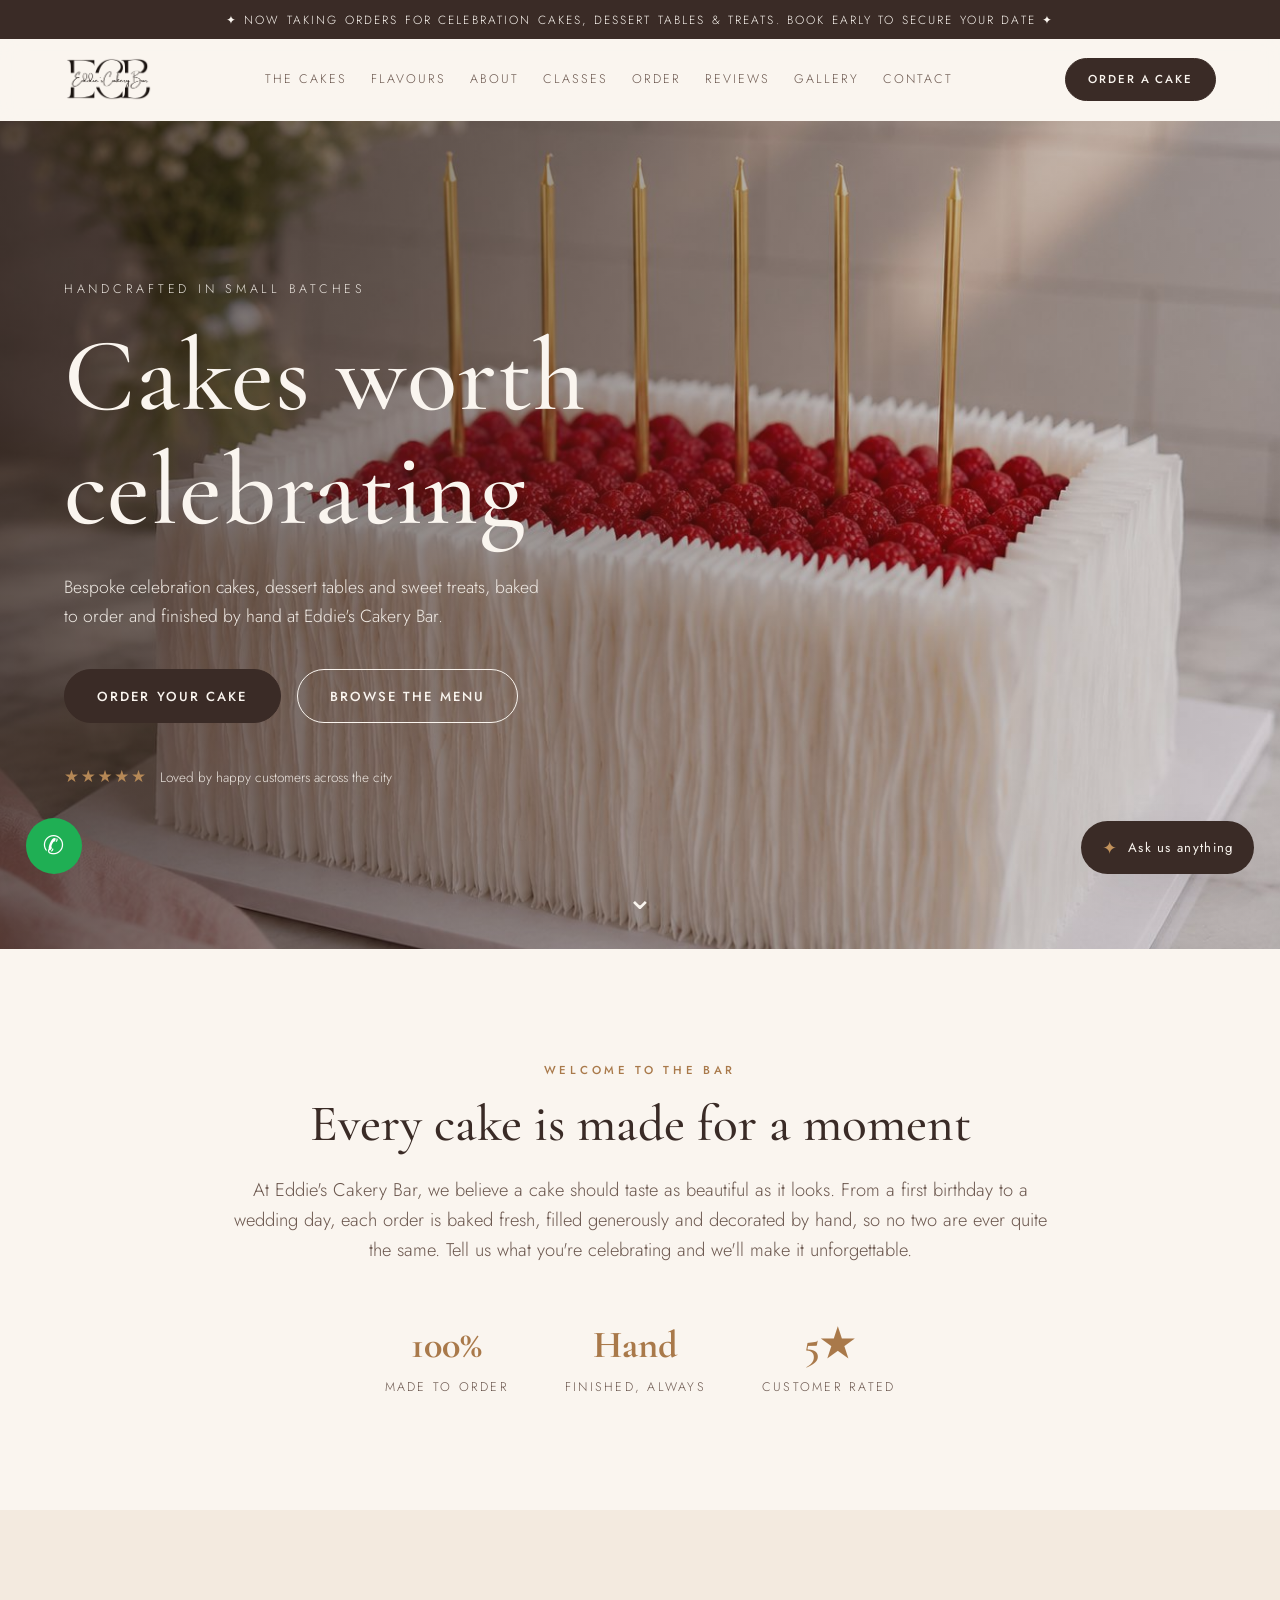
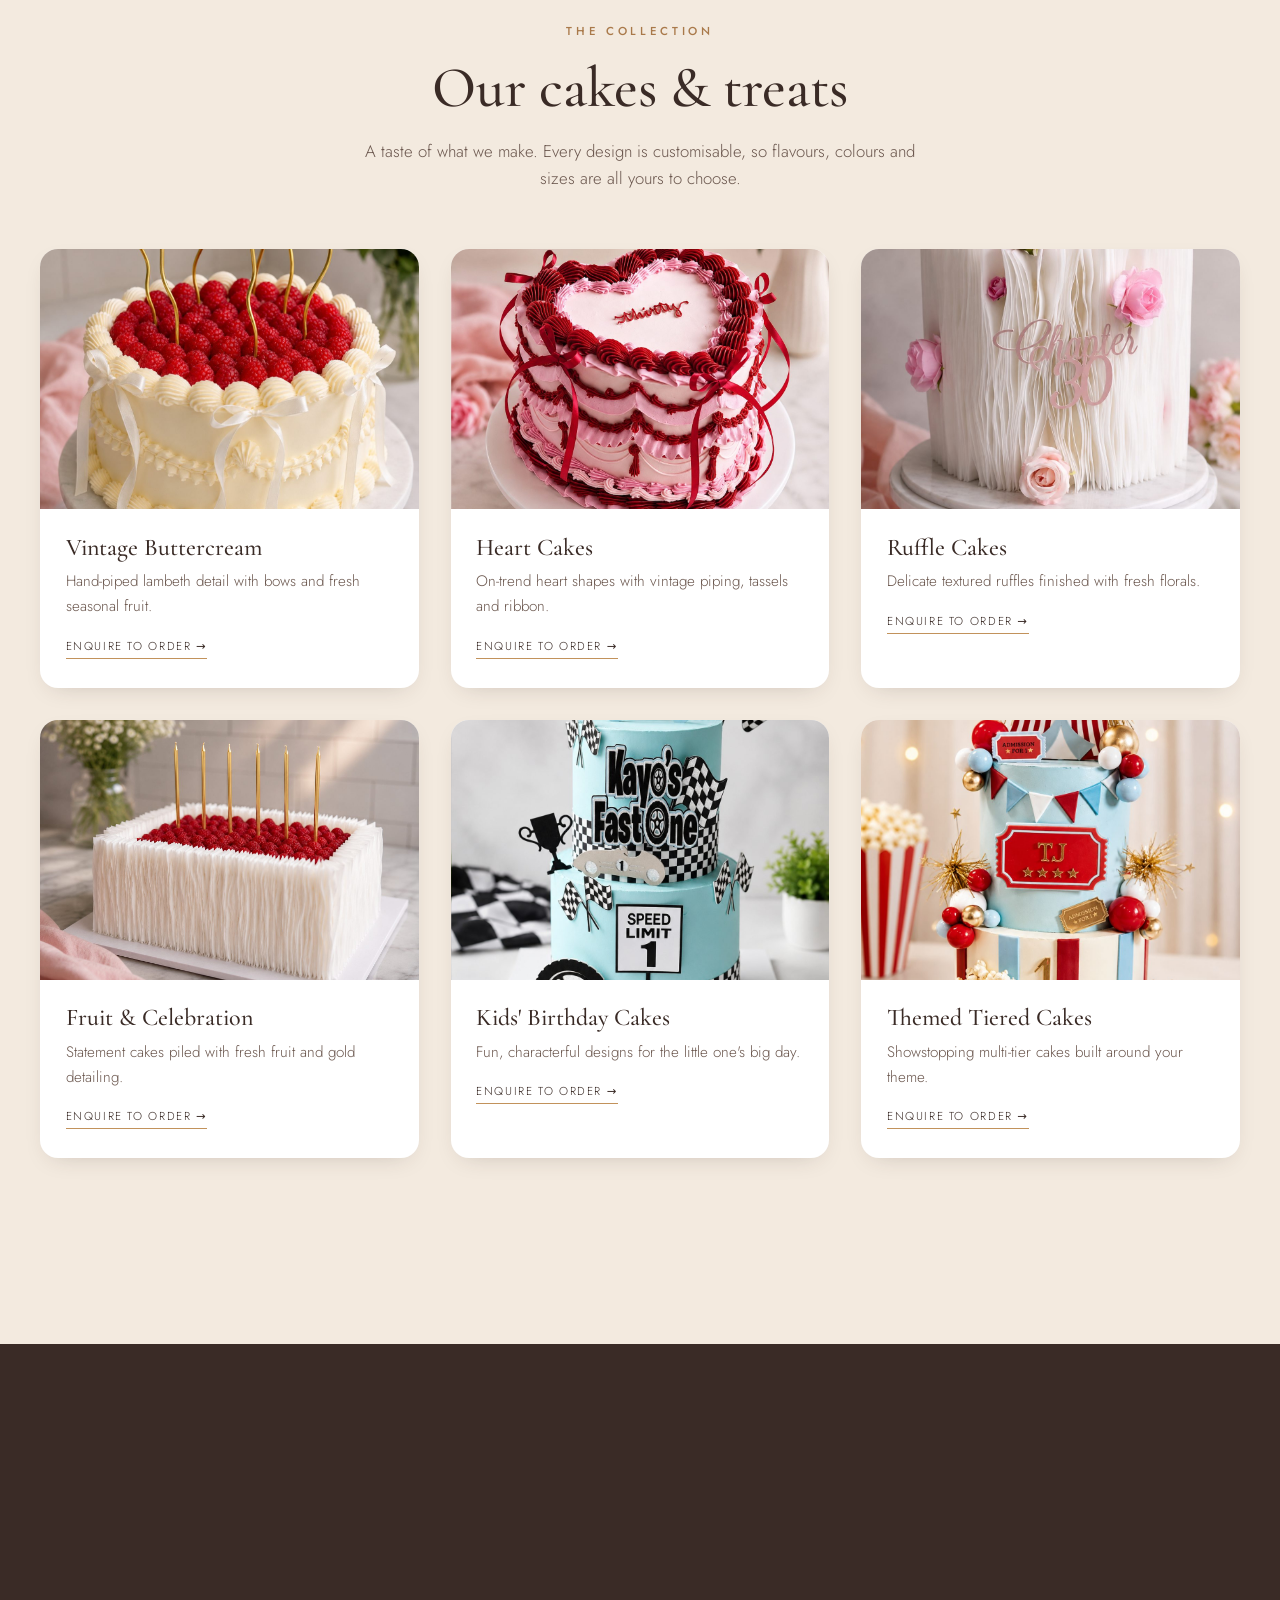
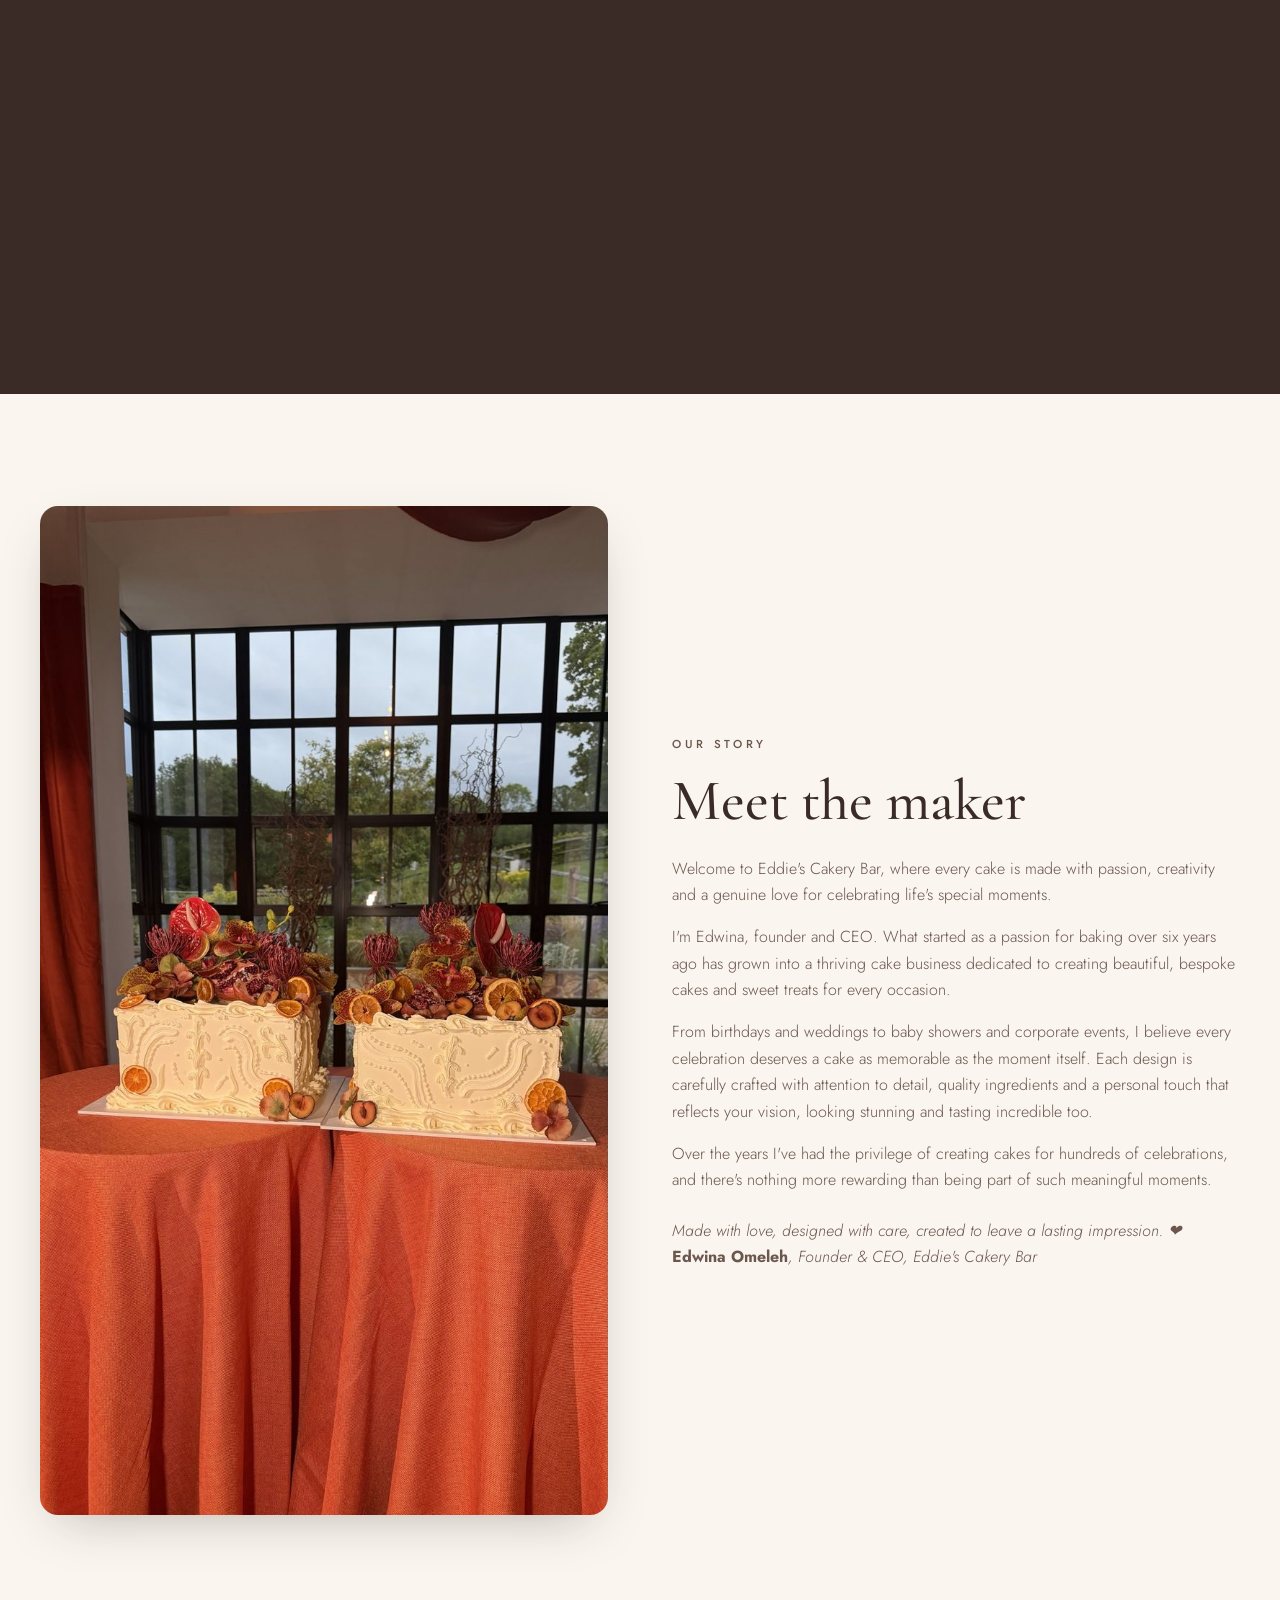
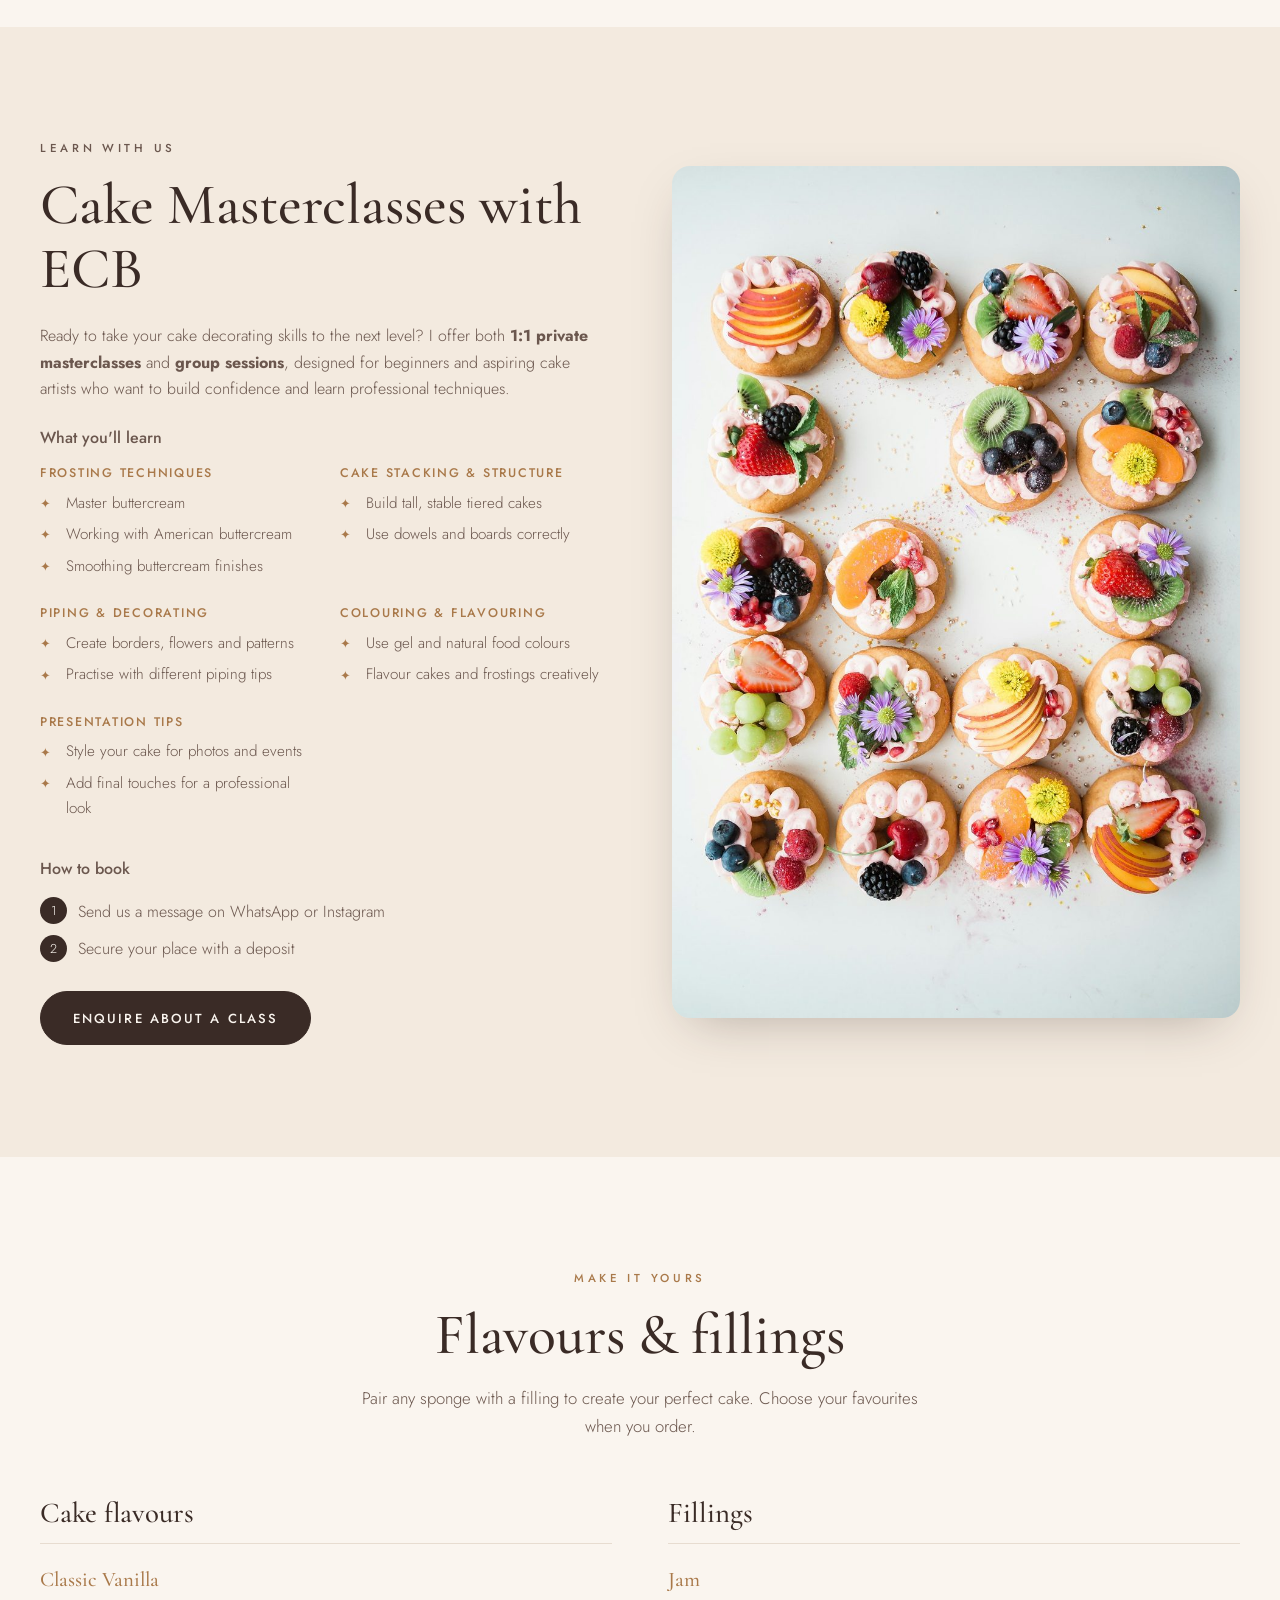
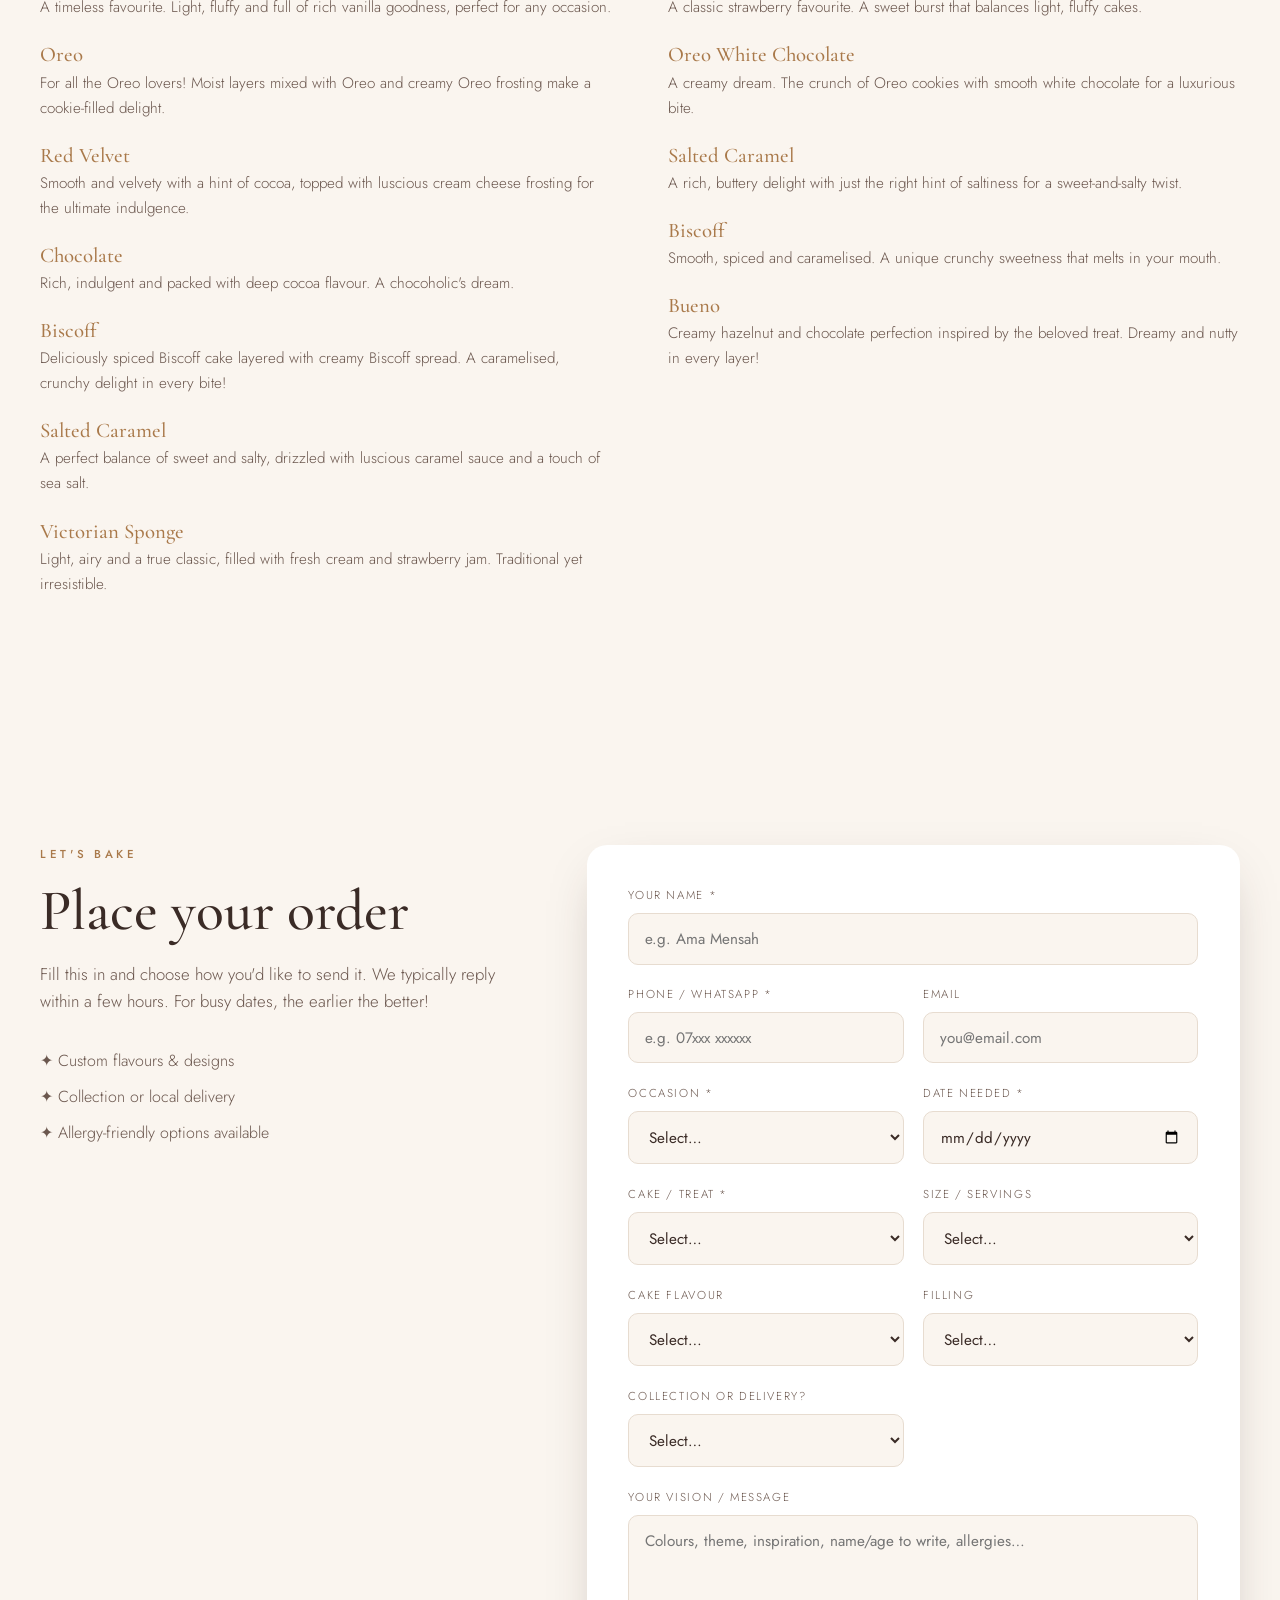
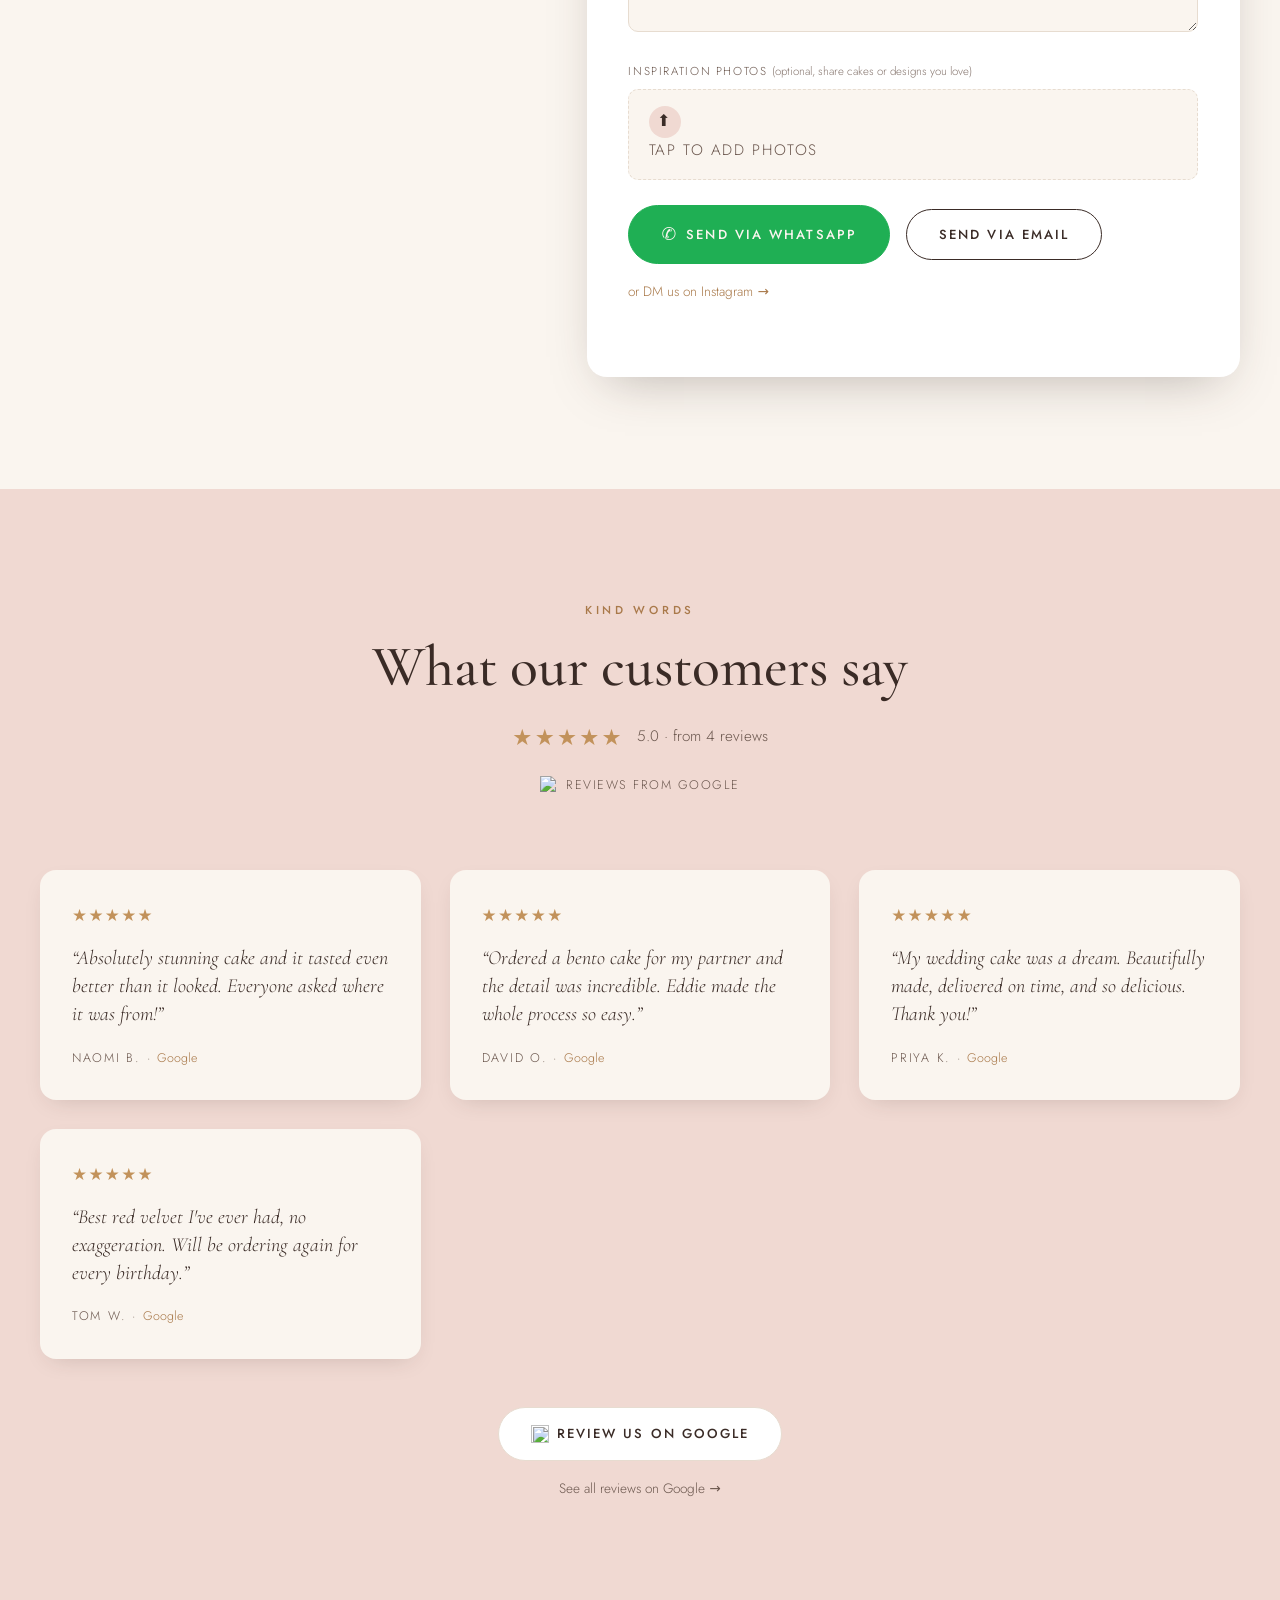
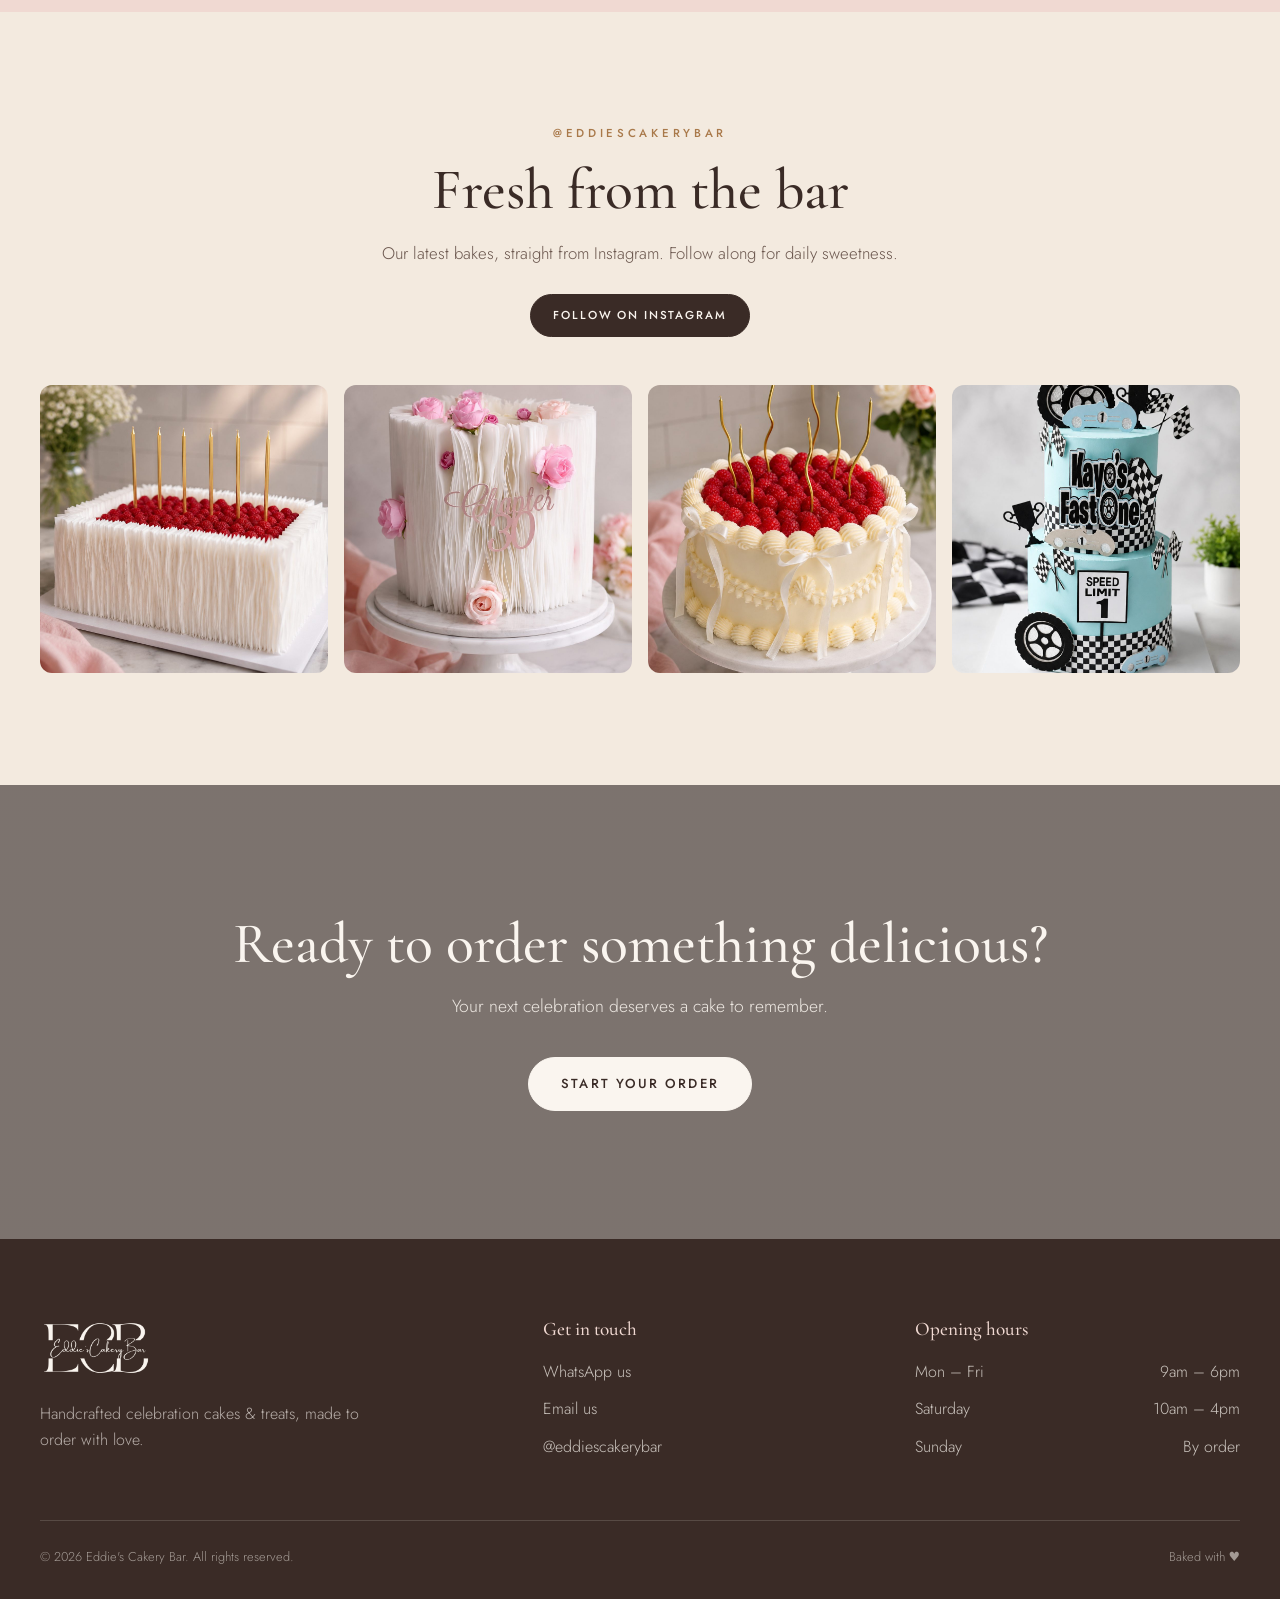
==== index.html @ eee4d5c7 "Update order form serving sizes (6/8/10-inch feeds) Co-Authored-By: Claude Opus 4.8 <noreply@anthrop" ====
<!DOCTYPE html>
<html lang="en">
<head>
  <meta charset="UTF-8" />
  <meta name="viewport" content="width=device-width, initial-scale=1.0" />
  <title>Eddie's Cakery Bar | Handcrafted Celebration Cakes</title>
  <meta name="description" content="Eddie's Cakery Bar. Handcrafted celebration cakes, dessert tables & treats made to order. Order via WhatsApp, read reviews, and book your date." />

  <!-- Open Graph / social preview -->
  <meta property="og:title" content="Eddie's Cakery Bar | Handcrafted Celebration Cakes" />
  <meta property="og:description" content="Handcrafted celebration cakes & dessert tables, made to order. Order your cake today." />
  <meta property="og:type" content="website" />
  <meta property="og:image" content="images/logo.png" />

  <!-- Favicon -->
  <link rel="icon" type="image/png" href="favicon.png" />
  <link rel="apple-touch-icon" href="favicon.png" />

  <!-- Fonts -->
  <link rel="preconnect" href="https://fonts.googleapis.com" />
  <link rel="preconnect" href="https://fonts.gstatic.com" crossorigin />
  <link href="https://fonts.googleapis.com/css2?family=Cormorant+Garamond:ital,wght@0,400;0,500;0,600;1,400&family=Jost:wght@300;400;500;600&display=swap" rel="stylesheet" />

  <link rel="stylesheet" href="styles.css" />
</head>
<body>

  <!-- ============ ANNOUNCEMENT BAR ============ -->
  <div class="topbar">
    <span>✦ Now taking orders for celebration cakes, dessert tables & treats. Book early to secure your date ✦</span>
  </div>

  <!-- ============ NAVIGATION ============ -->
  <header class="nav" id="nav">
    <div class="nav__inner">
      <a href="#home" class="nav__logo" aria-label="Eddie's Cakery Bar home">
        <img src="images/logo.png" alt="Eddie's Cakery Bar" class="nav__logo-img" />
      </a>

      <nav class="nav__links" id="navLinks">
        <a href="#menu">The Cakes</a>
        <a href="#flavours">Flavours</a>
        <a href="#about">About</a>
        <a href="#masterclass">Classes</a>
        <a href="#order">Order</a>
        <a href="#reviews">Reviews</a>
        <a href="#instagram">Gallery</a>
        <a href="#contact">Contact</a>
      </nav>

      <div class="nav__cta">
        <a href="#order" class="btn btn--small">Order a Cake</a>
        <button class="nav__burger" id="burger" aria-label="Menu">
          <span></span><span></span><span></span>
        </button>
      </div>
    </div>
  </header>

  <!-- ============ HERO ============ -->
  <section class="hero" id="home">
    <div class="hero__media"></div>
    <div class="hero__overlay"></div>
    <div class="hero__content">
      <p class="hero__eyebrow">Handcrafted in small batches</p>
      <h1 class="hero__title">Cakes worth<br/>celebrating</h1>
      <p class="hero__sub">
        Bespoke celebration cakes, dessert tables and sweet treats,
        baked to order and finished by hand at Eddie's Cakery Bar.
      </p>
      <div class="hero__buttons">
        <a href="#order" class="btn">Order Your Cake</a>
        <a href="#menu" class="btn btn--ghost">Browse the Menu</a>
      </div>
      <div class="hero__rating">
        <span class="stars">★★★★★</span>
        <span>Loved by happy customers across the city</span>
      </div>
    </div>
    <a href="#intro" class="hero__scroll" aria-label="Scroll down">⌄</a>
  </section>

  <!-- ============ INTRO / ABOUT STRIP ============ -->
  <section class="intro" id="intro">
    <div class="intro__inner reveal">
      <p class="section-eyebrow">Welcome to the bar</p>
      <h2 class="intro__title">Every cake is made for a moment</h2>
      <p class="intro__text">
        At Eddie's Cakery Bar, we believe a cake should taste as beautiful as it
        looks. From a first birthday to a wedding day, each order is baked fresh,
        filled generously and decorated by hand, so no two are ever quite the same.
        Tell us what you're celebrating and we'll make it unforgettable.
      </p>
      <div class="intro__stats">
        <div><strong>100%</strong><span>Made to order</span></div>
        <div><strong>Hand</strong><span>Finished, always</span></div>
        <div><strong>5★</strong><span>Customer rated</span></div>
      </div>
    </div>
  </section>

  <!-- ============ FEATURED VIDEO (hidden until a video is set in CONFIG.featuredVideo) ============ -->
  <section class="video-feature" id="videoFeature" hidden>
    <div class="video-feature__inner reveal">
      <p class="section-eyebrow">Watch</p>
      <h2 class="section-title">A little behind the scenes</h2>
      <div class="video-feature__frame" id="videoFrame">
        <!-- video injected by script.js -->
      </div>
    </div>
  </section>

  <!-- ============ MENU / GALLERY ============ -->
  <section class="menu" id="menu">
    <div class="menu__head reveal">
      <p class="section-eyebrow">The collection</p>
      <h2 class="section-title">Our cakes & treats</h2>
      <p class="section-lead">
        A taste of what we make. Every design is customisable, so
        flavours, colours and sizes are all yours to choose.
      </p>
    </div>

    <div class="menu__grid" id="menuGrid">
      <!-- Cards injected by script.js -->
    </div>

    <div class="menu__note reveal">
      Don't see exactly what you want? We love a custom commission, so
      <a href="#order">tell us your idea</a>.
    </div>
  </section>

  <!-- ============ HOW IT WORKS ============ -->
  <section class="how" id="how">
    <div class="how__head reveal">
      <p class="section-eyebrow">Simple & sweet</p>
      <h2 class="section-title">How ordering works</h2>
    </div>
    <div class="how__grid">
      <div class="how__step reveal">
        <span class="how__num">01</span>
        <h3>Choose your cake</h3>
        <p>Pick a design from the collection or describe your dream cake: flavour, size, colours and theme.</p>
      </div>
      <div class="how__step reveal">
        <span class="how__num">02</span>
        <h3>Send your order</h3>
        <p>Fill in the order form and it lands straight in our WhatsApp or inbox. We'll confirm price & availability.</p>
      </div>
      <div class="how__step reveal">
        <span class="how__num">03</span>
        <h3>Collect or get it delivered</h3>
        <p>Pay to secure your date, then collect from us or arrange local delivery. Enjoy every bite.</p>
      </div>
    </div>
  </section>

  <!-- ============ ABOUT US ============ -->
  <section class="split" id="about">
    <div class="split__inner">
      <div class="split__media reveal">
        <img src="images/maker.jpg" alt="Celebration cakes by Eddie's Cakery Bar" loading="lazy" />
      </div>
      <div class="split__text reveal">
        <p class="section-eyebrow">Our story</p>
        <h2 class="section-title">Meet the maker</h2>
        <p>Welcome to Eddie's Cakery Bar, where every cake is made with passion, creativity and a genuine love for celebrating life's special moments.</p>
        <p>I'm Edwina, founder and CEO. What started as a passion for baking over six years ago has grown into a thriving cake business dedicated to creating beautiful, bespoke cakes and sweet treats for every occasion.</p>
        <p>From birthdays and weddings to baby showers and corporate events, I believe every celebration deserves a cake as memorable as the moment itself. Each design is carefully crafted with attention to detail, quality ingredients and a personal touch that reflects your vision, looking stunning and tasting incredible too.</p>
        <p>Over the years I've had the privilege of creating cakes for hundreds of celebrations, and there's nothing more rewarding than being part of such meaningful moments.</p>
        <p class="split__signature">Made with love, designed with care, created to leave a lasting impression. ❤️<br/>
        <strong>Edwina Omeleh</strong>, Founder &amp; CEO, Eddie's Cakery Bar</p>
      </div>
    </div>
  </section>

  <!-- ============ CAKE MASTERCLASSES ============ -->
  <section class="split split--alt" id="masterclass">
    <div class="split__inner">
      <div class="split__text reveal">
        <p class="section-eyebrow">Learn with us</p>
        <h2 class="section-title">Cake Masterclasses with ECB</h2>
        <p>Ready to take your cake decorating skills to the next level? I offer both <strong>1:1 private masterclasses</strong> and <strong>group sessions</strong>, designed for beginners and aspiring cake artists who want to build confidence and learn professional techniques.</p>
        <p class="split__subhead">What you'll learn</p>
        <div class="learn-groups">
          <div class="learn-group">
            <h4>Frosting techniques</h4>
            <ul class="split__list">
              <li>Master buttercream</li>
              <li>Working with American buttercream</li>
              <li>Smoothing buttercream finishes</li>
            </ul>
          </div>
          <div class="learn-group">
            <h4>Cake stacking &amp; structure</h4>
            <ul class="split__list">
              <li>Build tall, stable tiered cakes</li>
              <li>Use dowels and boards correctly</li>
            </ul>
          </div>
          <div class="learn-group">
            <h4>Piping &amp; decorating</h4>
            <ul class="split__list">
              <li>Create borders, flowers and patterns</li>
              <li>Practise with different piping tips</li>
            </ul>
          </div>
          <div class="learn-group">
            <h4>Colouring &amp; flavouring</h4>
            <ul class="split__list">
              <li>Use gel and natural food colours</li>
              <li>Flavour cakes and frostings creatively</li>
            </ul>
          </div>
          <div class="learn-group">
            <h4>Presentation tips</h4>
            <ul class="split__list">
              <li>Style your cake for photos and events</li>
              <li>Add final touches for a professional look</li>
            </ul>
          </div>
        </div>

        <p class="split__subhead">How to book</p>
        <ol class="book-steps">
          <li>Send us a message on WhatsApp or Instagram</li>
          <li>Secure your place with a deposit</li>
        </ol>

        <a href="#" class="btn" id="bookClass">Enquire About a Class</a>
      </div>
      <div class="split__media reveal">
        <img src="images/masterclass.jpg" alt="Beautifully decorated patisserie, Cake Masterclasses with ECB" loading="lazy" />
      </div>
    </div>
  </section>

  <!-- ============ FLAVOURS & FILLINGS ============ -->
  <section class="flavours" id="flavours">
    <div class="flavours__head reveal">
      <p class="section-eyebrow">Make it yours</p>
      <h2 class="section-title">Flavours &amp; fillings</h2>
      <p class="section-lead">Pair any sponge with a filling to create your perfect cake. Choose your favourites when you order.</p>
    </div>
    <div class="flavours__cols">
      <div class="flavours__col reveal">
        <h3 class="flavours__col-title">Cake flavours</h3>
        <div id="flavourList"><!-- injected by script.js --></div>
      </div>
      <div class="flavours__col reveal">
        <h3 class="flavours__col-title">Fillings</h3>
        <div id="fillingList"><!-- injected by script.js --></div>
      </div>
    </div>
  </section>

  <!-- ============ ORDER FORM ============ -->
  <section class="order" id="order">
    <div class="order__inner">
      <div class="order__intro reveal">
        <p class="section-eyebrow">Let's bake</p>
        <h2 class="section-title">Place your order</h2>
        <p class="section-lead">
          Fill this in and choose how you'd like to send it. We typically reply
          within a few hours. For busy dates, the earlier the better!
        </p>
        <ul class="order__perks">
          <li>✦ Custom flavours & designs</li>
          <li>✦ Collection or local delivery</li>
          <li>✦ Allergy-friendly options available</li>
        </ul>
      </div>

      <form class="order__form reveal" id="orderForm">
        <div class="field">
          <label for="name">Your name *</label>
          <input type="text" id="name" name="name" required placeholder="e.g. Ama Mensah" />
        </div>

        <div class="field-row">
          <div class="field">
            <label for="phone">Phone / WhatsApp *</label>
            <input type="tel" id="phone" name="phone" required placeholder="e.g. 07xxx xxxxxx" />
          </div>
          <div class="field">
            <label for="email">Email</label>
            <input type="email" id="email" name="email" placeholder="you@email.com" />
          </div>
        </div>

        <div class="field-row">
          <div class="field">
            <label for="occasion">Occasion *</label>
            <select id="occasion" name="occasion" required>
              <option value="">Select…</option>
              <option>Birthday</option>
              <option>Wedding</option>
              <option>Anniversary</option>
              <option>Baby shower</option>
              <option>Celebration / Other</option>
            </select>
          </div>
          <div class="field">
            <label for="date">Date needed *</label>
            <input type="date" id="date" name="date" required />
          </div>
        </div>

        <div class="field-row">
          <div class="field">
            <label for="cake">Cake / treat *</label>
            <select id="cake" name="cake" required>
              <option value="">Select…</option>
              <!-- options injected by script.js -->
              <option>Custom design</option>
            </select>
          </div>
          <div class="field">
            <label for="servings">Size / servings</label>
            <select id="servings" name="servings">
              <option value="">Select…</option>
              <option>6-inch (feeds up to 18)</option>
              <option>8-inch (feeds up to 35)</option>
              <option>10-inch (feeds up to 55)</option>
              <option>Tiered cake</option>
              <option>Not sure, please advise</option>
            </select>
          </div>
        </div>

        <div class="field-row">
          <div class="field">
            <label for="flavour">Cake flavour</label>
            <select id="flavour" name="flavour">
              <option value="">Select…</option>
              <!-- flavour options injected by script.js -->
              <option>Not sure, please advise</option>
            </select>
          </div>
          <div class="field">
            <label for="filling">Filling</label>
            <select id="filling" name="filling">
              <option value="">Select…</option>
              <!-- filling options injected by script.js -->
              <option>Not sure, please advise</option>
            </select>
          </div>
        </div>

        <div class="field-row">
          <div class="field">
            <label for="fulfilment">Collection or delivery?</label>
            <select id="fulfilment" name="fulfilment">
              <option value="">Select…</option>
              <option>Collection</option>
              <option>Local delivery</option>
            </select>
          </div>
        </div>

        <div class="field">
          <label for="details">Your vision / message</label>
          <textarea id="details" name="details" rows="4" placeholder="Colours, theme, inspiration, name/age to write, allergies…"></textarea>
        </div>

        <div class="field">
          <label for="inspo">Inspiration photos <span class="field-hint">(optional, share cakes or designs you love)</span></label>
          <label class="upload" for="inspo">
            <span class="upload__icon">⬆</span>
            <span class="upload__text" id="uploadText">Tap to add photos</span>
            <input type="file" id="inspo" name="inspo" accept="image/*" multiple hidden />
          </label>
        </div>

        <div class="order__send">
          <button type="button" class="btn btn--whatsapp" id="sendWhatsApp">
            <span class="wa-icon">✆</span> Send via WhatsApp
          </button>
          <button type="submit" class="btn btn--ghost" id="sendEmail">
            Send via Email
          </button>
          <a href="#" class="order__ig-link" id="sendInstagram" target="_blank" rel="noopener">
            or DM us on Instagram →
          </a>
        </div>
        <p class="order__formnote" id="orderNote"></p>
      </form>
    </div>
  </section>

  <!-- ============ REVIEWS ============ -->
  <section class="reviews" id="reviews">
    <div class="reviews__head reveal">
      <p class="section-eyebrow">Kind words</p>
      <h2 class="section-title">What our customers say</h2>
      <div class="reviews__summary">
        <span class="stars" id="avgStars">★★★★★</span>
        <span id="avgText">5.0 · loved by our customers</span>
      </div>
      <div class="reviews__google" id="googleBadge">
        <img src="https://upload.wikimedia.org/wikipedia/commons/c/c1/Google_%22G%22_logo.svg" alt="Google" />
        <span>Reviews from Google</span>
      </div>
    </div>

    <!-- Live Google reviews widget mounts here when configured (see script.js CONFIG.google) -->
    <div class="reviews__widget" id="googleReviews"></div>

    <!-- Fallback: curated reviews (shown until the Google widget is set up) -->
    <div class="reviews__grid" id="reviewsGrid">
      <!-- review cards injected by script.js -->
    </div>

    <div class="reviews__cta reveal">
      <a class="btn btn--google" id="leaveGoogleReview" href="#" target="_blank" rel="noopener">
        <img src="https://upload.wikimedia.org/wikipedia/commons/c/c1/Google_%22G%22_logo.svg" alt="" />
        Review us on Google
      </a>
      <a class="reviews__seeall" id="seeAllGoogle" href="#" target="_blank" rel="noopener">See all reviews on Google →</a>
    </div>
  </section>

  <!-- ============ INSTAGRAM FEED ============ -->
  <section class="insta" id="instagram">
    <div class="insta__head reveal">
      <p class="section-eyebrow">@eddiescakerybar</p>
      <h2 class="section-title">Fresh from the bar</h2>
      <p class="section-lead">Our latest bakes, straight from Instagram. Follow along for daily sweetness.</p>
      <a href="https://www.instagram.com/eddiescakerybar/" target="_blank" rel="noopener" class="btn btn--small insta__follow">Follow on Instagram</a>
    </div>

    <!-- Live feed mounts here when an embed URL is set in CONFIG.instagramFeed.embedUrl.
         Otherwise the fallback grid below is shown. -->
    <div class="insta__feed" id="instaFeed"></div>
    <div class="insta__grid" id="instaFallback"><!-- fallback tiles injected by script.js --></div>
  </section>

  <!-- ============ CTA BANNER ============ -->
  <section class="cta-banner">
    <div class="cta-banner__inner reveal">
      <h2>Ready to order something delicious?</h2>
      <p>Your next celebration deserves a cake to remember.</p>
      <a href="#order" class="btn btn--light">Start Your Order</a>
    </div>
  </section>

  <!-- ============ FOOTER / CONTACT ============ -->
  <footer class="footer" id="contact">
    <div class="footer__inner">
      <div class="footer__col">
        <a href="#home" class="nav__logo nav__logo--footer" aria-label="Eddie's Cakery Bar home">
          <img src="images/logo-white.png" alt="Eddie's Cakery Bar" class="footer__logo-img" />
        </a>
        <p class="footer__tag">Handcrafted celebration cakes & treats, made to order with love.</p>
      </div>
      <div class="footer__col">
        <h4>Get in touch</h4>
        <ul>
          <li><a href="#" id="footWhatsApp">WhatsApp us</a></li>
          <li><a href="#" id="footEmail">Email us</a></li>
          <li><a href="https://www.instagram.com/eddiescakerybar/" target="_blank" rel="noopener">@eddiescakerybar</a></li>
        </ul>
      </div>
      <div class="footer__col">
        <h4>Opening hours</h4>
        <ul class="footer__hours">
          <li><span>Mon – Fri</span><span>9am – 6pm</span></li>
          <li><span>Saturday</span><span>10am – 4pm</span></li>
          <li><span>Sunday</span><span>By order</span></li>
        </ul>
      </div>
    </div>
    <div class="footer__bottom">
      <span>© <span id="year"></span> Eddie's Cakery Bar. All rights reserved.</span>
      <span>Baked with ♥</span>
    </div>
  </footer>

  <!-- ============ FLOATING WHATSAPP ============ -->
  <a href="#" class="float-wa" id="floatWa" aria-label="Chat on WhatsApp">✆</a>

  <!-- ============ AI FAQ CHAT WIDGET ============ -->
  <div class="chat" id="chat">
    <button class="chat__toggle" id="chatToggle" aria-label="Chat with us">
      <span class="chat__toggle-icon">✦</span>
      <span class="chat__toggle-text">Ask us anything</span>
    </button>

    <div class="chat__window" id="chatWindow" aria-hidden="true">
      <div class="chat__header">
        <div>
          <strong>Cakery Assistant</strong>
          <span>Usually replies instantly</span>
        </div>
        <button class="chat__close" id="chatClose" aria-label="Close chat">×</button>
      </div>
      <div class="chat__body" id="chatBody">
        <!-- messages injected -->
      </div>
      <div class="chat__quick" id="chatQuick">
        <!-- quick reply chips injected -->
      </div>
      <form class="chat__input" id="chatForm">
        <input type="text" id="chatText" placeholder="Type your question…" autocomplete="off" />
        <button type="submit" aria-label="Send">→</button>
      </form>
    </div>
  </div>

  <script src="script.js"></script>
</body>
</html>
---- styles.css ----
/* ============================================================
   EDDIE'S CAKERY BAR — premium stylesheet
   Palette: warm cream, soft blush, deep cocoa, gold accent
   ============================================================ */

:root {
  --cream:      #faf5ef;
  --cream-2:    #f3eadf;
  --blush:      #f0d9d2;
  --blush-deep: #e6c2b8;
  --cocoa:      #3a2b26;
  --cocoa-soft: #6b574e;
  --gold:       #c2925b;
  --gold-deep:  #a9794a;
  --line:       #e7dcd0;
  --white:      #ffffff;
  --shadow:     0 18px 50px -20px rgba(58, 43, 38, 0.35);
  --shadow-sm:  0 8px 24px -12px rgba(58, 43, 38, 0.25);

  --serif: 'Cormorant Garamond', Georgia, serif;
  --sans:  'Jost', system-ui, sans-serif;

  --maxw: 1200px;
}

* { margin: 0; padding: 0; box-sizing: border-box; }

html { scroll-behavior: smooth; }

body {
  font-family: var(--sans);
  color: var(--cocoa);
  background: var(--cream);
  line-height: 1.65;
  font-weight: 300;
  -webkit-font-smoothing: antialiased;
  overflow-x: hidden;
}

img { max-width: 100%; display: block; }
a { color: inherit; text-decoration: none; }

h1, h2, h3, h4 { font-family: var(--serif); font-weight: 500; line-height: 1.1; }

/* ---------- shared section bits ---------- */
.section-eyebrow {
  font-size: 0.72rem;
  letter-spacing: 0.32em;
  text-transform: uppercase;
  color: var(--gold-deep);
  font-weight: 500;
  margin-bottom: 1rem;
}
.section-title {
  font-size: clamp(2.2rem, 5vw, 3.6rem);
  color: var(--cocoa);
}
.section-lead {
  max-width: 560px;
  color: var(--cocoa-soft);
  margin-top: 1.1rem;
  font-size: 1.05rem;
}

/* ---------- buttons ---------- */
.btn {
  display: inline-flex;
  align-items: center;
  gap: 0.5rem;
  background: var(--cocoa);
  color: var(--cream);
  padding: 0.95rem 2rem;
  border-radius: 40px;
  font-family: var(--sans);
  font-size: 0.82rem;
  letter-spacing: 0.16em;
  text-transform: uppercase;
  font-weight: 500;
  border: 1px solid var(--cocoa);
  cursor: pointer;
  transition: all 0.35s ease;
}
.btn:hover { background: var(--gold-deep); border-color: var(--gold-deep); transform: translateY(-2px); }
.btn--ghost { background: transparent; color: var(--cocoa); border-color: var(--cocoa); }
.btn--ghost:hover { background: var(--cocoa); color: var(--cream); }
.btn--light { background: var(--cream); color: var(--cocoa); border-color: var(--cream); }
.btn--light:hover { background: var(--white); color: var(--cocoa); }
.btn--small { padding: 0.7rem 1.4rem; font-size: 0.72rem; }
.btn--whatsapp { background: #1faf54; border-color: #1faf54; }
.btn--whatsapp:hover { background: #178a42; border-color: #178a42; }
.wa-icon { font-size: 1.1rem; }

.stars { color: var(--gold); letter-spacing: 0.1em; }

/* ---------- topbar ---------- */
.topbar {
  background: var(--cocoa);
  color: var(--cream);
  text-align: center;
  font-size: 0.74rem;
  letter-spacing: 0.18em;
  text-transform: uppercase;
  padding: 0.6rem 1rem;
}

/* ---------- nav ---------- */
.nav {
  position: sticky;
  top: 0;
  z-index: 100;
  background: rgba(250, 245, 239, 0.85);
  backdrop-filter: blur(12px);
  border-bottom: 1px solid transparent;
  transition: all 0.4s ease;
}
.nav.scrolled { border-bottom-color: var(--line); box-shadow: var(--shadow-sm); }
.nav__inner {
  max-width: var(--maxw);
  margin: 0 auto;
  padding: 1.1rem 1.5rem;
  display: flex;
  align-items: center;
  justify-content: space-between;
}
.nav__logo {
  font-family: var(--serif);
  font-size: 1.55rem;
  font-weight: 600;
  letter-spacing: 0.02em;
  color: var(--cocoa);
}
.nav__logo span { color: var(--gold-deep); font-style: italic; }
.nav__logo { display: inline-flex; align-items: center; }
.nav__logo-img { height: 46px; width: auto; display: block; }
.footer__logo-img { height: 58px; width: auto; display: block; }
.nav__links { display: flex; gap: 1.5rem; }
.nav__links a {
  font-size: 0.78rem;
  letter-spacing: 0.16em;
  text-transform: uppercase;
  color: var(--cocoa-soft);
  position: relative;
  transition: color 0.3s;
}
.nav__links a::after {
  content: '';
  position: absolute;
  left: 0; bottom: -6px;
  width: 0; height: 1px;
  background: var(--gold-deep);
  transition: width 0.3s;
}
.nav__links a:hover { color: var(--cocoa); }
.nav__links a:hover::after { width: 100%; }
.nav__cta { display: flex; align-items: center; gap: 1rem; }

.nav__burger { display: none; flex-direction: column; gap: 5px; background: none; border: none; cursor: pointer; }
.nav__burger span { width: 24px; height: 2px; background: var(--cocoa); transition: 0.3s; }

/* ---------- hero ---------- */
.hero {
  position: relative;
  height: 92vh;
  min-height: 600px;
  display: flex;
  align-items: center;
  color: var(--cream);
  overflow: hidden;
}
.hero__media {
  position: absolute; inset: 0;
  background: url('images/raspberry-square.jpg') center/cover no-repeat;
  transform: scale(1.05);
  animation: slowzoom 18s ease-in-out infinite alternate;
}
@keyframes slowzoom { to { transform: scale(1.15); } }
.hero__overlay {
  position: absolute; inset: 0;
  background: linear-gradient(100deg, rgba(40,28,24,0.72) 0%, rgba(40,28,24,0.35) 55%, rgba(40,28,24,0.15) 100%);
}
.hero__content {
  position: relative;
  z-index: 2;
  max-width: var(--maxw);
  width: 100%;
  margin: 0 auto;
  padding: 0 1.5rem;
}
.hero__eyebrow {
  letter-spacing: 0.3em;
  text-transform: uppercase;
  font-size: 0.78rem;
  margin-bottom: 1.2rem;
  opacity: 0.9;
}
.hero__title {
  font-size: clamp(3.2rem, 9vw, 6.5rem);
  font-weight: 500;
  letter-spacing: 0.01em;
}
.hero__sub {
  max-width: 480px;
  margin: 1.6rem 0 2.4rem;
  font-size: 1.1rem;
  font-weight: 300;
  opacity: 0.92;
}
.hero__buttons { display: flex; gap: 1rem; flex-wrap: wrap; }
.hero__buttons .btn--ghost { color: var(--cream); border-color: var(--cream); }
.hero__buttons .btn--ghost:hover { background: var(--cream); color: var(--cocoa); }
.hero__rating {
  margin-top: 2.5rem;
  display: flex; align-items: center; gap: 0.8rem;
  font-size: 0.85rem; opacity: 0.9;
}
.hero__rating .stars { font-size: 1.05rem; }
.hero__scroll {
  position: absolute;
  bottom: 1.5rem; left: 50%;
  transform: translateX(-50%);
  z-index: 2;
  font-size: 2rem;
  color: var(--cream);
  animation: bob 2s ease-in-out infinite;
}
@keyframes bob { 0%,100%{transform:translate(-50%,0)} 50%{transform:translate(-50%,8px)} }

/* ---------- intro ---------- */
.intro { background: var(--cream); padding: 7rem 1.5rem; }
.intro__inner { max-width: 820px; margin: 0 auto; text-align: center; }
.intro__title { font-size: clamp(2rem, 5vw, 3.2rem); margin-bottom: 0.5rem; }
.intro__text { color: var(--cocoa-soft); font-size: 1.15rem; margin-top: 1.4rem; }
.intro__stats {
  display: flex; justify-content: center; gap: 3.5rem;
  margin-top: 3rem; flex-wrap: wrap;
}
.intro__stats div { display: flex; flex-direction: column; }
.intro__stats strong { font-family: var(--serif); font-size: 2.4rem; color: var(--gold-deep); }
.intro__stats span { font-size: 0.78rem; letter-spacing: 0.18em; text-transform: uppercase; color: var(--cocoa-soft); }

/* ---------- menu ---------- */
.menu { background: var(--cream-2); padding: 7rem 1.5rem; }
.menu__head { max-width: var(--maxw); margin: 0 auto 3.5rem; text-align: center; }
.menu__head .section-lead { margin-left: auto; margin-right: auto; }
.menu__grid {
  max-width: var(--maxw);
  margin: 0 auto;
  display: grid;
  grid-template-columns: repeat(auto-fill, minmax(300px, 1fr));
  gap: 2rem;
}
.cake-card {
  background: var(--white);
  border-radius: 18px;
  overflow: hidden;
  box-shadow: var(--shadow-sm);
  transition: transform 0.4s ease, box-shadow 0.4s ease;
}
.cake-card:hover { transform: translateY(-8px); box-shadow: var(--shadow); }
.cake-card__img { height: 260px; background-size: cover; background-position: center; }
.cake-card__video { height: 260px; width: 100%; object-fit: cover; display: block; }
.cake-card__body { padding: 1.6rem 1.6rem 1.8rem; }
.cake-card__name { font-size: 1.5rem; }
.cake-card__desc { color: var(--cocoa-soft); font-size: 0.95rem; margin: 0.5rem 0 1.1rem; }
.cake-card__foot { display: flex; align-items: center; justify-content: space-between; }
.cake-card__price { font-family: var(--serif); font-size: 1.3rem; color: var(--gold-deep); }
.cake-card__price small { font-size: 0.7rem; color: var(--cocoa-soft); letter-spacing: 0.1em; text-transform: uppercase; display:block; }
.cake-card__btn {
  font-size: 0.72rem; letter-spacing: 0.14em; text-transform: uppercase;
  color: var(--cocoa); border-bottom: 1px solid var(--gold); padding-bottom: 2px;
  transition: color 0.3s;
}
.cake-card__btn:hover { color: var(--gold-deep); }
.menu__note { text-align: center; margin-top: 3rem; color: var(--cocoa-soft); }
.menu__note a { color: var(--gold-deep); border-bottom: 1px solid var(--gold); }

/* ---------- featured video ---------- */
.video-feature { background: var(--cream); padding: 6rem 1.5rem; }
.video-feature__inner { max-width: 960px; margin: 0 auto; text-align: center; }
.video-feature__frame {
  margin-top: 2.5rem;
  position: relative;
  aspect-ratio: 16 / 9;
  border-radius: 18px;
  overflow: hidden;
  box-shadow: var(--shadow);
  background: var(--cocoa);
}
.video-feature__frame video,
.video-feature__frame iframe {
  position: absolute; inset: 0;
  width: 100%; height: 100%;
  border: 0; object-fit: cover;
}

/* ---------- instagram feed ---------- */
.insta { background: var(--cream-2); padding: 7rem 1.5rem; }
.insta__head { max-width: var(--maxw); margin: 0 auto 3rem; text-align: center; }
.insta__head .section-lead { margin-left: auto; margin-right: auto; }
.insta__follow { margin-top: 1.6rem; }
.insta__feed { max-width: var(--maxw); margin: 0 auto; }
.insta__feed iframe { width: 100%; min-height: 480px; border: 0; }
.insta__grid {
  max-width: var(--maxw); margin: 0 auto;
  display: grid; grid-template-columns: repeat(var(--cols, 4), 1fr); gap: 1rem;
}
.insta__tile {
  position: relative;
  aspect-ratio: 1 / 1;
  background-size: cover; background-position: center;
  border-radius: 12px; overflow: hidden;
  display: flex; align-items: center; justify-content: center;
}
.insta__tile-overlay {
  position: absolute; inset: 0;
  display: flex; align-items: center; justify-content: center; text-align: center;
  padding: 1rem;
  background: rgba(40,28,24,0.55);
  color: var(--cream);
  font-size: 0.85rem; letter-spacing: 0.04em; line-height: 1.4;
  opacity: 0; transition: opacity 0.35s ease;
}
.insta__tile:hover .insta__tile-overlay { opacity: 1; }

/* ---------- how ---------- */
.how { background: var(--cocoa); color: var(--cream); padding: 7rem 1.5rem; }
.how__head { text-align: center; margin-bottom: 3.5rem; }
.how__head .section-eyebrow { color: var(--blush-deep); }
.how__head .section-title { color: var(--cream); }
.how__grid { max-width: var(--maxw); margin: 0 auto; display: grid; grid-template-columns: repeat(3, 1fr); gap: 2.5rem; }
.how__step { text-align: center; padding: 2rem 1rem; }
.how__num { font-family: var(--serif); font-size: 3rem; color: var(--gold); display: block; margin-bottom: 0.8rem; }
.how__step h3 { font-size: 1.6rem; margin-bottom: 0.6rem; }
.how__step p { color: rgba(250,245,239,0.7); font-size: 0.98rem; }

/* ---------- split sections (about / masterclass) ---------- */
.split { padding: 7rem 1.5rem; background: var(--cream); }
.split--alt { background: var(--cream-2); }
.split__inner {
  max-width: var(--maxw); margin: 0 auto;
  display: grid; grid-template-columns: 1fr 1fr; gap: 4rem; align-items: center;
}
.split__media { border-radius: 18px; overflow: hidden; box-shadow: var(--shadow); }
.split__media img { width: 100%; height: 100%; object-fit: cover; display: block; }
.split__text p { color: var(--cocoa-soft); margin-bottom: 1rem; }
.split__text .section-title { margin-bottom: 1.4rem; }
.split__signature { color: var(--cocoa); font-style: italic; margin-top: 1.5rem; }
.split__signature strong { font-style: normal; }
.split__subhead { color: var(--cocoa); font-weight: 500; margin-top: 1.4rem; }
.split__list { list-style: none; margin: 0 0 1.8rem; }
.split__list li {
  position: relative; padding-left: 1.6rem; margin-bottom: 0.7rem; color: var(--cocoa-soft);
}
.split__list li::before {
  content: '✦'; position: absolute; left: 0; color: var(--gold-deep); font-size: 0.8rem; top: 0.15rem;
}

/* masterclass curriculum groups */
.learn-groups {
  display: grid; grid-template-columns: 1fr 1fr; gap: 1.4rem 2rem; margin-bottom: 1.8rem;
}
.learn-group h4 {
  font-family: var(--sans); font-size: 0.78rem; letter-spacing: 0.14em;
  text-transform: uppercase; color: var(--gold-deep); margin-bottom: 0.6rem;
}
.learn-group .split__list { margin-bottom: 0; }
.learn-group .split__list li { margin-bottom: 0.4rem; font-size: 0.95rem; }
.book-steps { counter-reset: step; list-style: none; margin: 0 0 1.8rem; }
.book-steps li {
  position: relative; padding-left: 2.4rem; margin-bottom: 0.7rem; color: var(--cocoa-soft);
}
.book-steps li::before {
  counter-increment: step; content: counter(step);
  position: absolute; left: 0; top: -0.1rem;
  width: 1.7rem; height: 1.7rem; border-radius: 50%;
  background: var(--cocoa); color: var(--cream);
  display: flex; align-items: center; justify-content: center;
  font-size: 0.8rem;
}

/* ---------- flavours & fillings ---------- */
.flavours { background: var(--cream); padding: 7rem 1.5rem; }
.flavours__head { text-align: center; max-width: var(--maxw); margin: 0 auto 3.5rem; }
.flavours__head .section-lead { margin-left: auto; margin-right: auto; }
.flavours__cols {
  max-width: var(--maxw); margin: 0 auto;
  display: grid; grid-template-columns: 1fr 1fr; gap: 3.5rem;
}
.flavours__col-title {
  font-size: 1.8rem; color: var(--cocoa);
  padding-bottom: 0.9rem; margin-bottom: 1.6rem;
  border-bottom: 1px solid var(--line);
}
.choice { margin-bottom: 1.5rem; }
.choice__name {
  font-family: var(--serif); font-size: 1.3rem; color: var(--gold-deep); margin-bottom: 0.2rem;
}
.choice__desc { color: var(--cocoa-soft); font-size: 0.95rem; }

/* ---------- file upload ---------- */
.field-hint { font-weight: 300; text-transform: none; letter-spacing: 0; color: var(--cocoa-soft); opacity: 0.8; }
.upload {
  display: flex; align-items: center; gap: 0.7rem;
  border: 1.5px dashed var(--line); border-radius: 10px;
  padding: 1rem 1.2rem; cursor: pointer; background: var(--cream);
  transition: border-color 0.3s, background 0.3s;
}
.upload:hover { border-color: var(--gold); background: var(--white); }
.upload__icon {
  width: 32px; height: 32px; border-radius: 50%; flex: none;
  background: var(--blush); color: var(--cocoa);
  display: flex; align-items: center; justify-content: center; font-size: 1rem;
}
.upload__text { color: var(--cocoa-soft); font-size: 0.95rem; }

/* ---------- order ---------- */
.order { background: var(--cream); padding: 7rem 1.5rem; }
.order__inner { max-width: var(--maxw); margin: 0 auto; display: grid; grid-template-columns: 0.85fr 1.15fr; gap: 4rem; align-items: start; }
.order__intro { position: sticky; top: 110px; }
.order__perks { list-style: none; margin-top: 2rem; }
.order__perks li { color: var(--cocoa-soft); margin-bottom: 0.6rem; }
.order__form {
  background: var(--white);
  padding: 2.6rem;
  border-radius: 20px;
  box-shadow: var(--shadow);
}
.field { margin-bottom: 1.3rem; }
.field-row { display: grid; grid-template-columns: 1fr 1fr; gap: 1.2rem; }
.field label {
  display: block;
  font-size: 0.72rem;
  letter-spacing: 0.14em;
  text-transform: uppercase;
  color: var(--cocoa-soft);
  margin-bottom: 0.5rem;
}
.field input, .field select, .field textarea {
  width: 100%;
  padding: 0.85rem 1rem;
  border: 1px solid var(--line);
  border-radius: 10px;
  font-family: var(--sans);
  font-size: 0.95rem;
  color: var(--cocoa);
  background: var(--cream);
  transition: border-color 0.3s, background 0.3s;
}
.field input:focus, .field select:focus, .field textarea:focus {
  outline: none; border-color: var(--gold); background: var(--white);
}
.field textarea { resize: vertical; }
.order__send { display: flex; flex-wrap: wrap; align-items: center; gap: 1rem; margin-top: 1.6rem; }
.order__ig-link { color: var(--gold-deep); font-size: 0.85rem; border-bottom: 1px solid transparent; transition: border-color 0.3s; }
.order__ig-link:hover { border-bottom-color: var(--gold-deep); }
.order__formnote { margin-top: 1rem; font-size: 0.85rem; color: var(--gold-deep); min-height: 1.2em; }

/* ---------- reviews ---------- */
.reviews { background: var(--blush); padding: 7rem 1.5rem; }
.reviews__head { text-align: center; max-width: var(--maxw); margin: 0 auto 3.5rem; }
.reviews__summary { margin-top: 1.2rem; display: flex; align-items: center; justify-content: center; gap: 0.8rem; }
.reviews__summary .stars { font-size: 1.4rem; }
.reviews__summary span:last-child { color: var(--cocoa-soft); font-size: 0.95rem; }
.reviews__grid {
  max-width: var(--maxw); margin: 0 auto;
  display: grid; grid-template-columns: repeat(auto-fill, minmax(300px, 1fr)); gap: 1.8rem;
}
.review-card {
  background: var(--cream);
  border-radius: 16px;
  padding: 2rem;
  box-shadow: var(--shadow-sm);
}
.review-card__stars { color: var(--gold); font-size: 1.05rem; letter-spacing: 0.08em; margin-bottom: 0.9rem; }
.review-card__text { color: var(--cocoa); font-style: italic; font-family: var(--serif); font-size: 1.25rem; line-height: 1.4; }
.review-card__author { margin-top: 1.2rem; font-size: 0.78rem; letter-spacing: 0.14em; text-transform: uppercase; color: var(--cocoa-soft); }
.reviews__google {
  margin-top: 1.2rem;
  display: inline-flex; align-items: center; gap: 0.5rem;
  font-size: 0.78rem; letter-spacing: 0.12em; text-transform: uppercase;
  color: var(--cocoa-soft);
}
.reviews__google img { width: 18px; height: 18px; }
.reviews__widget { max-width: var(--maxw); margin: 0 auto; }
.review-card__src { color: var(--gold-deep); letter-spacing: normal; text-transform: none; }
.reviews__cta { text-align: center; margin-top: 3rem; display: flex; flex-direction: column; align-items: center; gap: 1rem; }
.btn--google { background: var(--white); color: var(--cocoa); border-color: var(--line); }
.btn--google:hover { background: var(--cocoa); color: var(--cream); border-color: var(--cocoa); }
.btn--google img { width: 18px; height: 18px; }
.btn--google:hover img { filter: brightness(0) invert(1); }
.reviews__seeall { color: var(--cocoa-soft); font-size: 0.85rem; border-bottom: 1px solid transparent; transition: border-color 0.3s; }
.reviews__seeall:hover { border-bottom-color: var(--cocoa-soft); }

/* review modal */
.review-modal {
  position: fixed; inset: 0; z-index: 200;
  background: rgba(40,28,24,0.55);
  display: none; align-items: center; justify-content: center;
  padding: 1.5rem;
}
.review-modal.open { display: flex; }
.review-modal__box {
  background: var(--cream);
  border-radius: 20px;
  padding: 2.6rem;
  width: 100%; max-width: 460px;
  position: relative;
  box-shadow: var(--shadow);
}
.review-modal__box h3 { font-size: 1.9rem; margin-bottom: 1.4rem; }
.review-modal__close {
  position: absolute; top: 1rem; right: 1.2rem;
  background: none; border: none; font-size: 1.8rem; cursor: pointer; color: var(--cocoa-soft);
}
.star-input { display: flex; gap: 0.3rem; font-size: 1.9rem; color: var(--line); cursor: pointer; }
.star-input span { transition: color 0.15s; }
.star-input span.on { color: var(--gold); }

/* ---------- cta banner ---------- */
.cta-banner {
  background: linear-gradient(rgba(40,28,24,0.6), rgba(40,28,24,0.6)),
              url('images/chapter30.jpg') center/cover fixed;
  color: var(--cream);
  text-align: center;
  padding: 8rem 1.5rem;
}
.cta-banner h2 { font-size: clamp(2.2rem, 5vw, 3.6rem); }
.cta-banner p { margin: 1rem 0 2.2rem; font-size: 1.1rem; opacity: 0.9; }

/* ---------- footer ---------- */
.footer { background: var(--cocoa); color: var(--cream); padding: 5rem 1.5rem 2rem; }
.footer__inner { max-width: var(--maxw); margin: 0 auto; display: grid; grid-template-columns: 1.4fr 1fr 1fr; gap: 3rem; }
.nav__logo--footer { color: var(--cream); font-size: 1.8rem; }
.footer__tag { color: rgba(250,245,239,0.65); margin-top: 1rem; max-width: 320px; }
.footer__col h4 { font-size: 1.2rem; margin-bottom: 1.2rem; color: var(--blush); }
.footer__col ul { list-style: none; }
.footer__col ul li { margin-bottom: 0.7rem; color: rgba(250,245,239,0.75); }
.footer__col ul a:hover { color: var(--gold); }
.footer__hours li { display: flex; justify-content: space-between; gap: 1rem; }
.footer__bottom {
  max-width: var(--maxw); margin: 3rem auto 0; padding-top: 1.6rem;
  border-top: 1px solid rgba(250,245,239,0.15);
  display: flex; justify-content: space-between; flex-wrap: wrap; gap: 0.5rem;
  font-size: 0.8rem; color: rgba(250,245,239,0.55);
}

/* ---------- floating whatsapp ---------- */
.float-wa {
  position: fixed; bottom: 1.6rem; left: 1.6rem; z-index: 90;
  width: 56px; height: 56px; border-radius: 50%;
  background: #1faf54; color: #fff;
  display: flex; align-items: center; justify-content: center;
  font-size: 1.6rem; box-shadow: var(--shadow);
  transition: transform 0.3s;
}
.float-wa:hover { transform: scale(1.08); }

/* ---------- chat widget ---------- */
.chat { position: fixed; bottom: 1.6rem; right: 1.6rem; z-index: 95; }
.chat__toggle {
  display: flex; align-items: center; gap: 0.6rem;
  background: var(--cocoa); color: var(--cream);
  border: none; cursor: pointer;
  padding: 0.85rem 1.3rem; border-radius: 40px;
  box-shadow: var(--shadow);
  font-family: var(--sans); font-size: 0.82rem; letter-spacing: 0.1em;
  transition: transform 0.3s, background 0.3s;
}
.chat__toggle:hover { transform: translateY(-2px); background: var(--gold-deep); }
.chat__toggle-icon { color: var(--gold); font-size: 1.1rem; }
.chat.open .chat__toggle { display: none; }

.chat__window {
  position: absolute; bottom: 0; right: 0;
  width: 360px; max-width: calc(100vw - 2rem);
  height: 520px; max-height: calc(100vh - 3rem);
  background: var(--cream);
  border-radius: 20px;
  box-shadow: var(--shadow);
  display: none; flex-direction: column;
  overflow: hidden;
}
.chat.open .chat__window { display: flex; animation: pop 0.3s ease; }
@keyframes pop { from { opacity: 0; transform: translateY(12px); } to { opacity: 1; transform: none; } }
.chat__header {
  background: var(--cocoa); color: var(--cream);
  padding: 1.1rem 1.3rem;
  display: flex; align-items: center; justify-content: space-between;
}
.chat__header strong { font-family: var(--serif); font-size: 1.2rem; display: block; }
.chat__header span { font-size: 0.74rem; opacity: 0.7; }
.chat__close { background: none; border: none; color: var(--cream); font-size: 1.5rem; cursor: pointer; }
.chat__body { flex: 1; overflow-y: auto; padding: 1.2rem; display: flex; flex-direction: column; gap: 0.8rem; }
.msg { max-width: 80%; padding: 0.7rem 1rem; border-radius: 14px; font-size: 0.92rem; line-height: 1.5; }
.msg--bot { background: var(--white); color: var(--cocoa); align-self: flex-start; border-bottom-left-radius: 4px; box-shadow: var(--shadow-sm); }
.msg--user { background: var(--cocoa); color: var(--cream); align-self: flex-end; border-bottom-right-radius: 4px; }
.msg a { color: var(--gold-deep); text-decoration: underline; }
.msg--user a { color: var(--blush); }
.chat__quick { display: flex; flex-wrap: wrap; gap: 0.5rem; padding: 0 1.2rem 0.8rem; }
.chat__quick button {
  background: var(--blush); color: var(--cocoa); border: none; cursor: pointer;
  font-family: var(--sans); font-size: 0.78rem;
  padding: 0.5rem 0.9rem; border-radius: 20px; transition: background 0.3s;
}
.chat__quick button:hover { background: var(--blush-deep); }
.chat__input { display: flex; border-top: 1px solid var(--line); }
.chat__input input { flex: 1; border: none; background: var(--white); padding: 1rem 1.2rem; font-family: var(--sans); font-size: 0.92rem; }
.chat__input input:focus { outline: none; }
.chat__input button { background: var(--cocoa); color: var(--cream); border: none; width: 52px; font-size: 1.2rem; cursor: pointer; transition: background 0.3s; }
.chat__input button:hover { background: var(--gold-deep); }

/* ---------- reveal animation ---------- */
.reveal { opacity: 0; transform: translateY(28px); transition: opacity 0.8s ease, transform 0.8s ease; }
.reveal.in { opacity: 1; transform: none; }

/* ---------- responsive ---------- */
@media (max-width: 900px) {
  .order__inner { grid-template-columns: 1fr; gap: 2.5rem; }
  .order__intro { position: static; }
  .split__inner { grid-template-columns: 1fr; gap: 2.2rem; }
  .split--alt .split__media { order: -1; }
  .split__media { max-height: 420px; }
  .flavours__cols { grid-template-columns: 1fr; gap: 2.5rem; }
  .how__grid { grid-template-columns: 1fr; gap: 1.5rem; }
  .footer__inner { grid-template-columns: 1fr; gap: 2rem; }
}
@media (max-width: 720px) {
  .nav__links {
    position: fixed; inset: 0 0 0 auto;
    width: 75%; max-width: 320px;
    background: var(--cream);
    flex-direction: column;
    padding: 6rem 2rem;
    gap: 1.6rem;
    transform: translateX(100%);
    transition: transform 0.4s ease;
    box-shadow: var(--shadow);
  }
  .nav__links.open { transform: none; }
  .nav__burger { display: flex; }
  .nav__cta .btn--small { display: none; }
  .field-row { grid-template-columns: 1fr; }
  .intro__stats { gap: 2rem; }
  .hero { height: 88vh; }
  .insta__grid { grid-template-columns: repeat(2, 1fr); }
  .nav__logo-img { height: 38px; }
  .learn-groups { grid-template-columns: 1fr; }
}
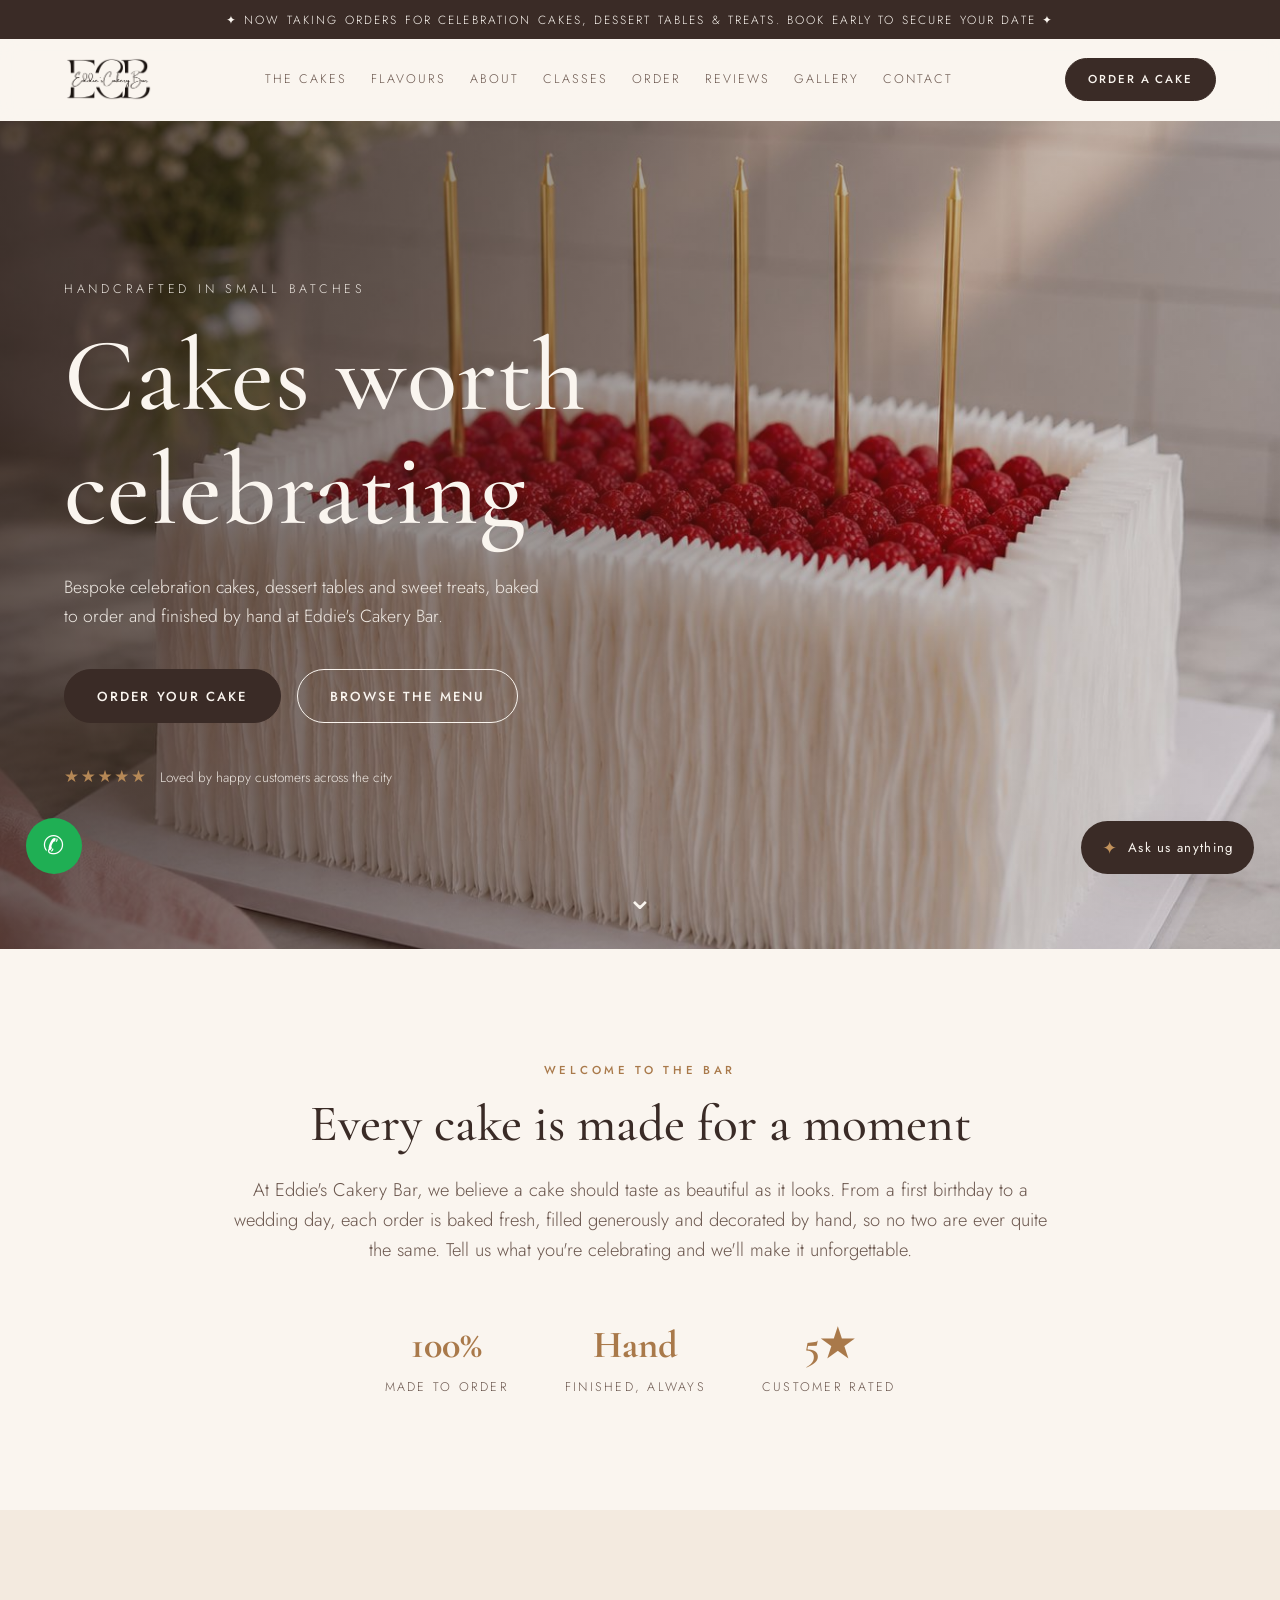
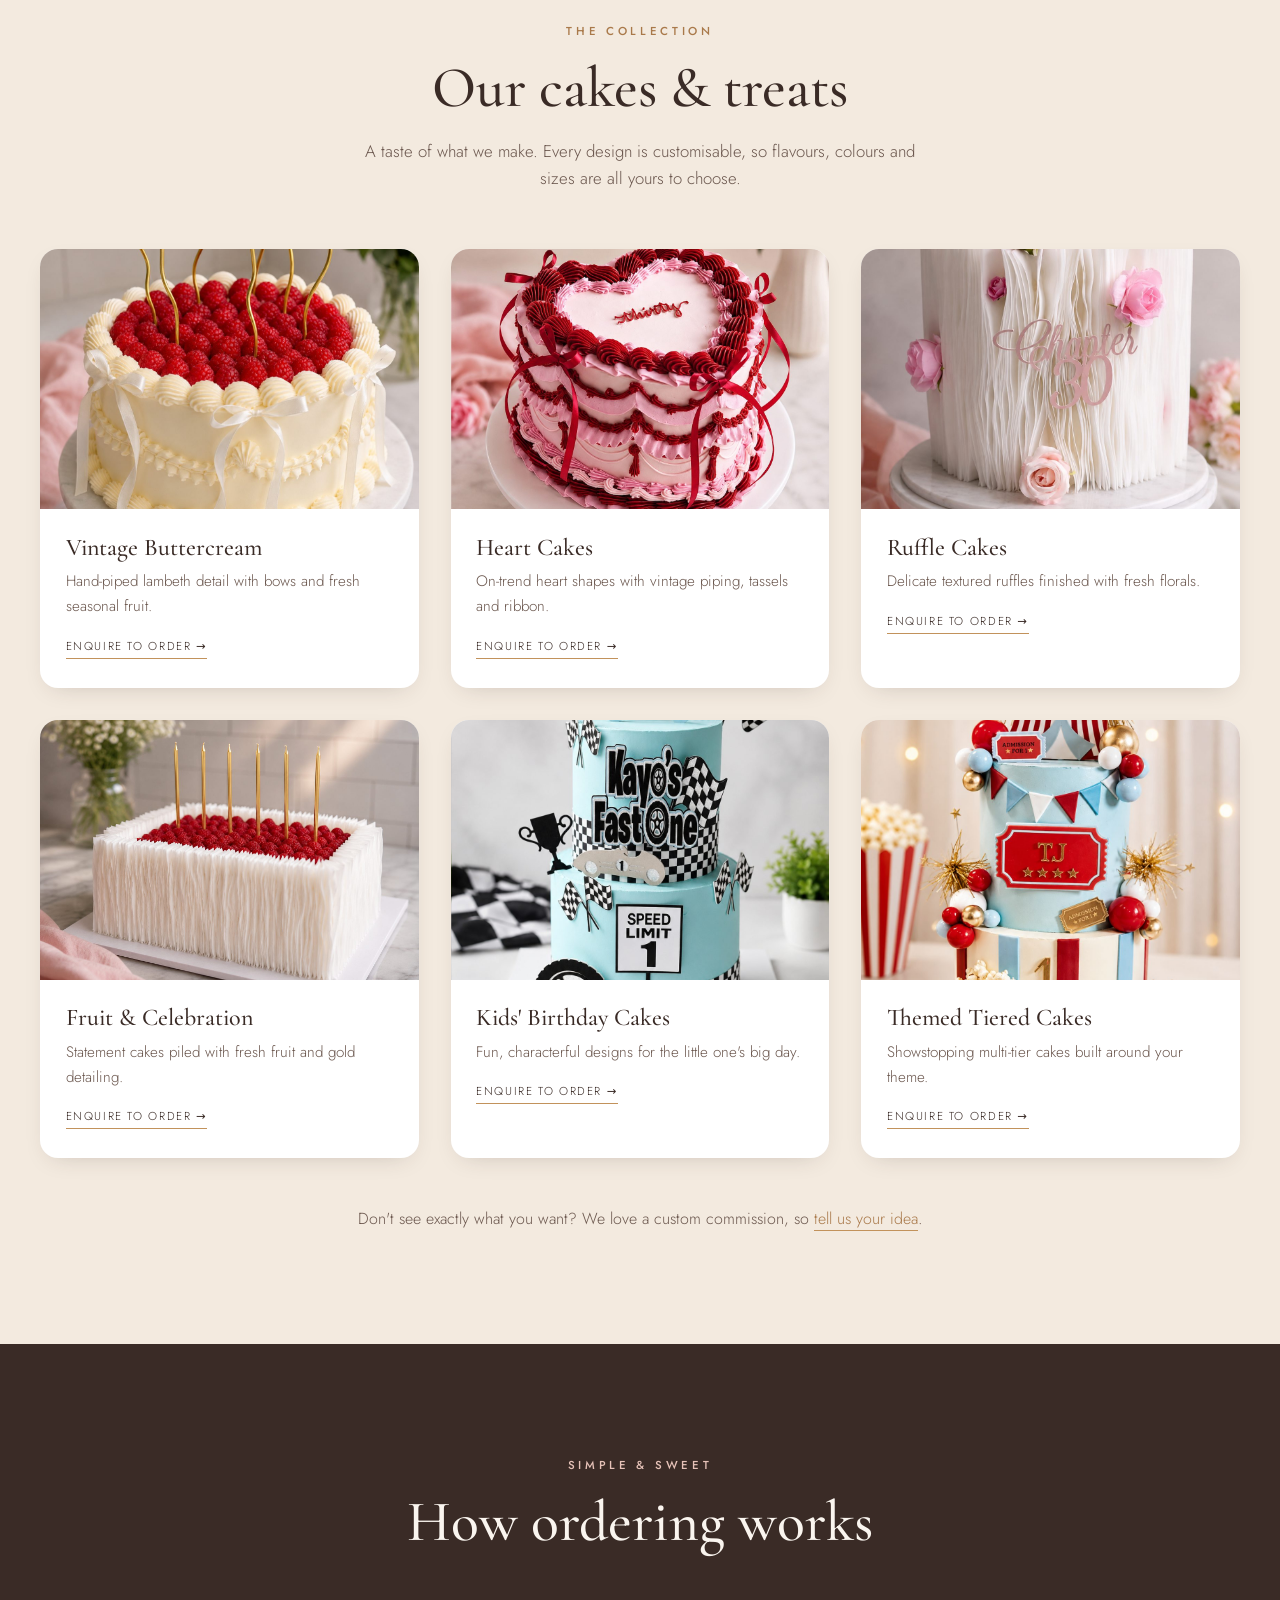
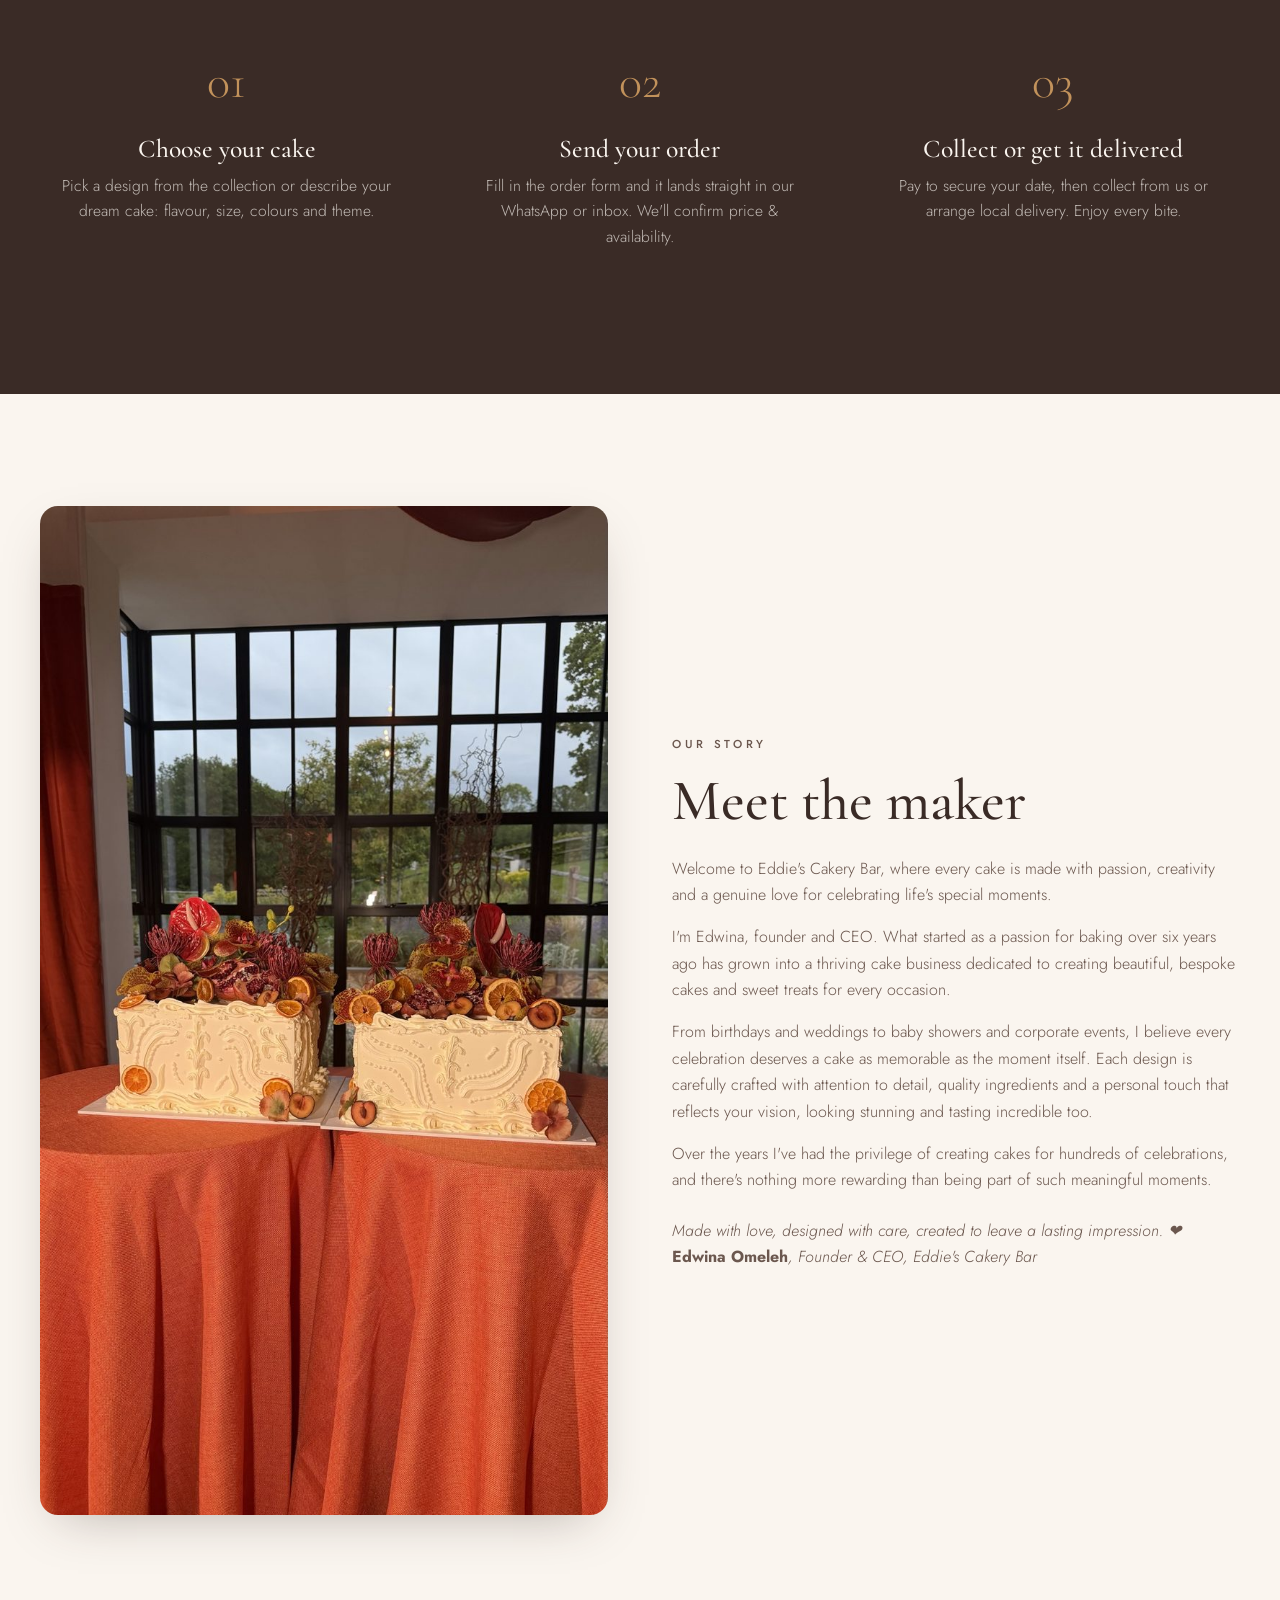
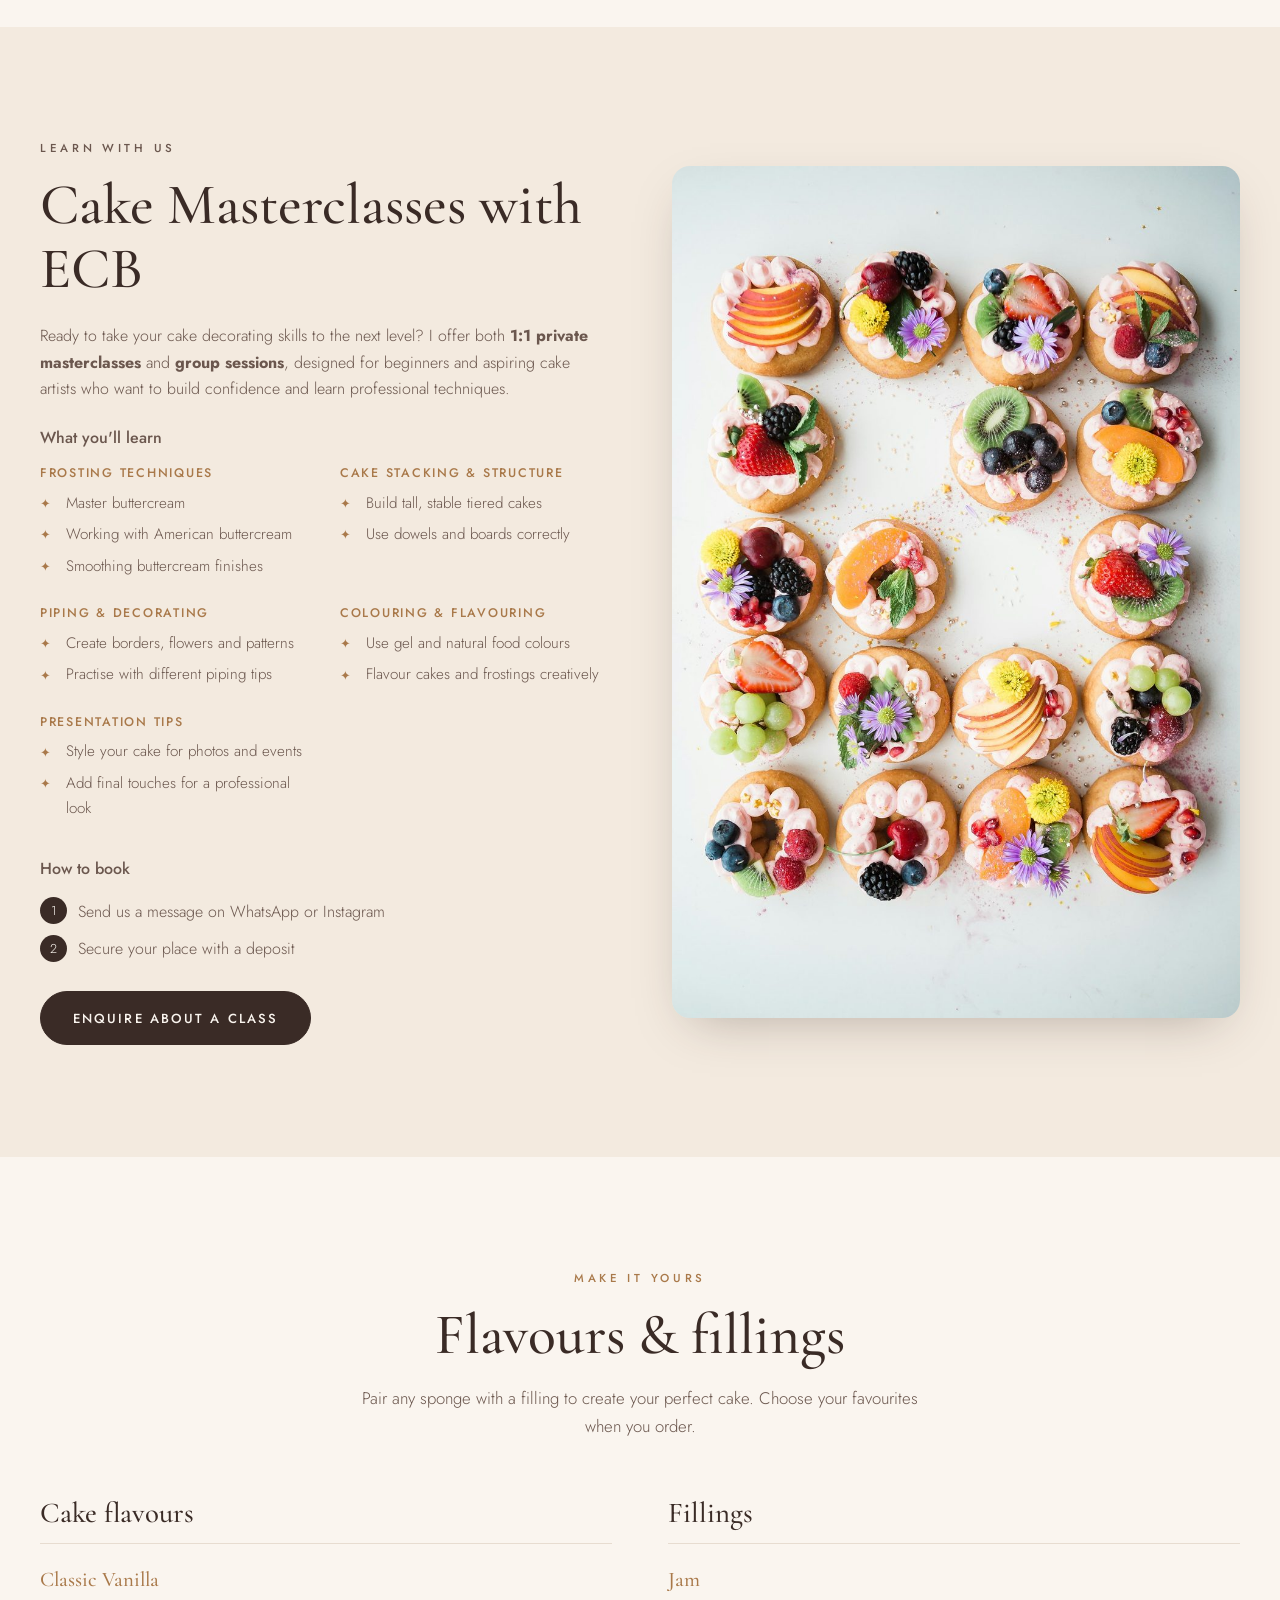
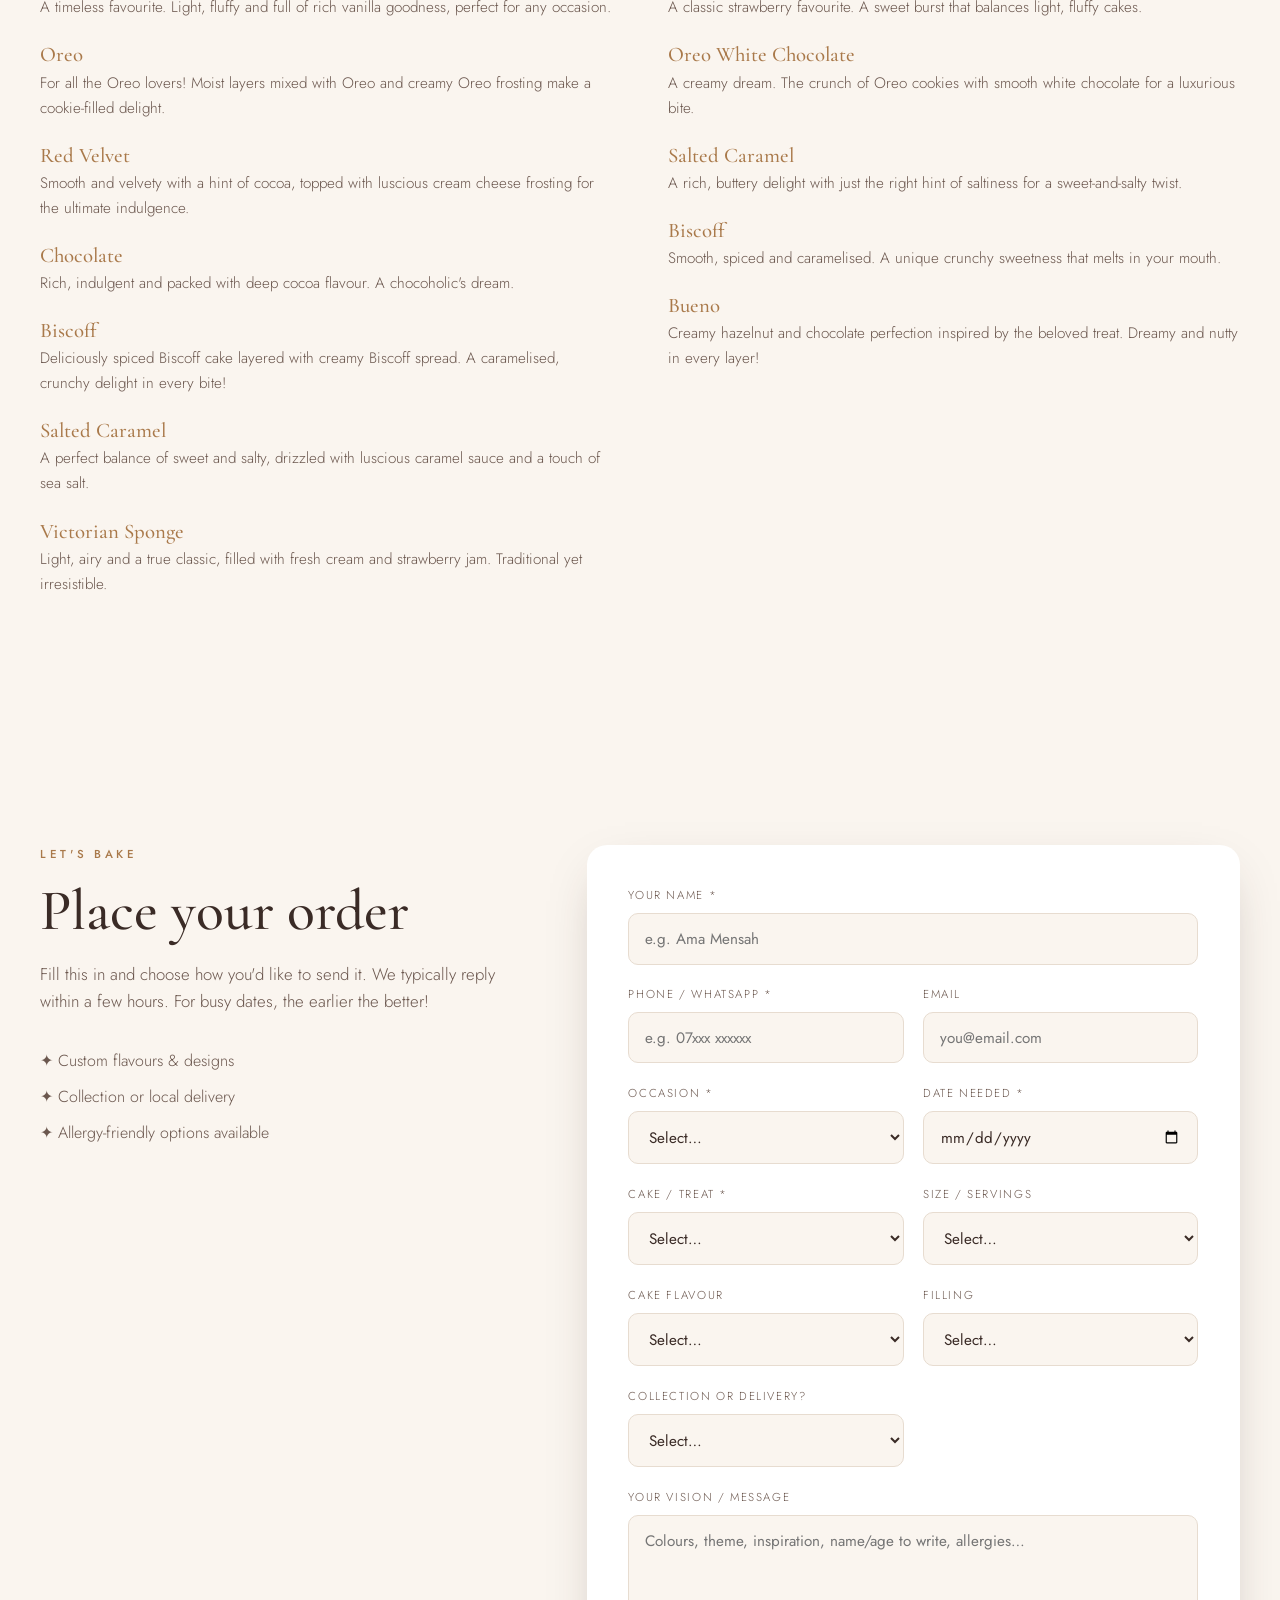
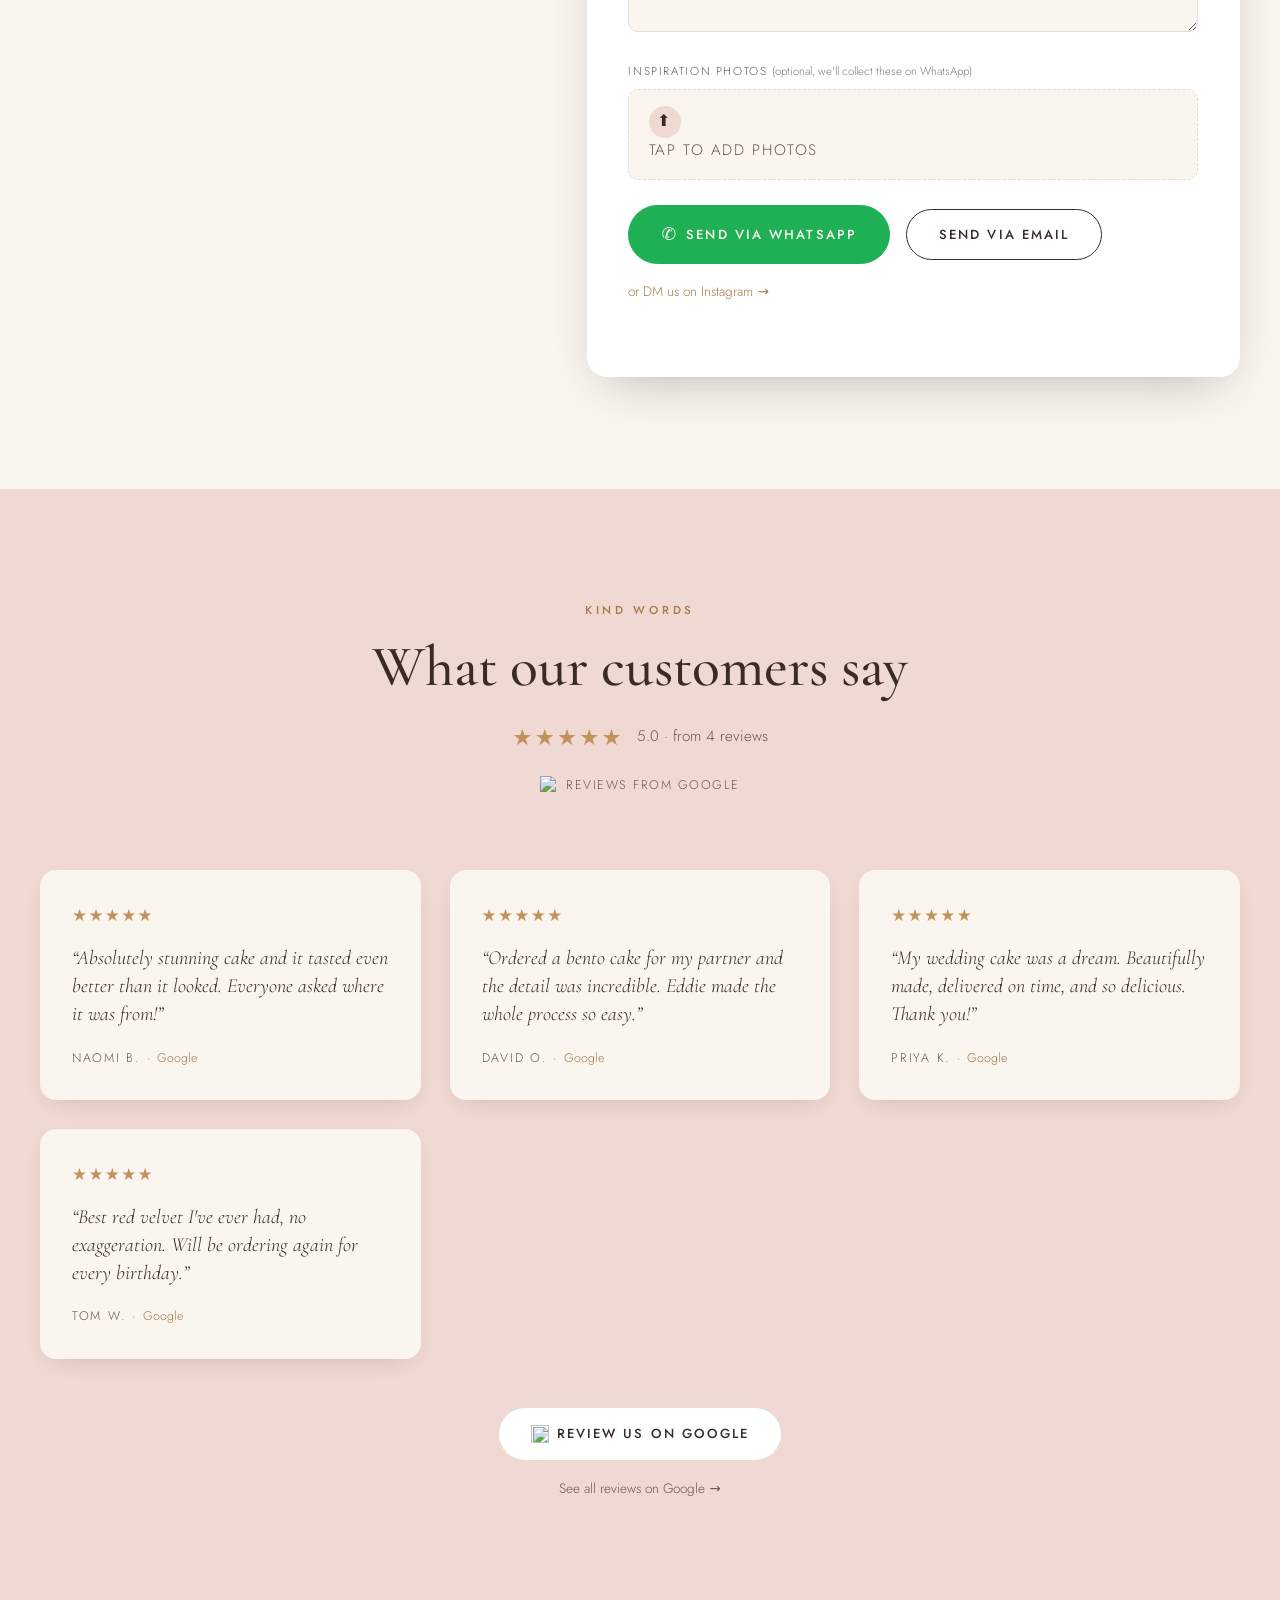
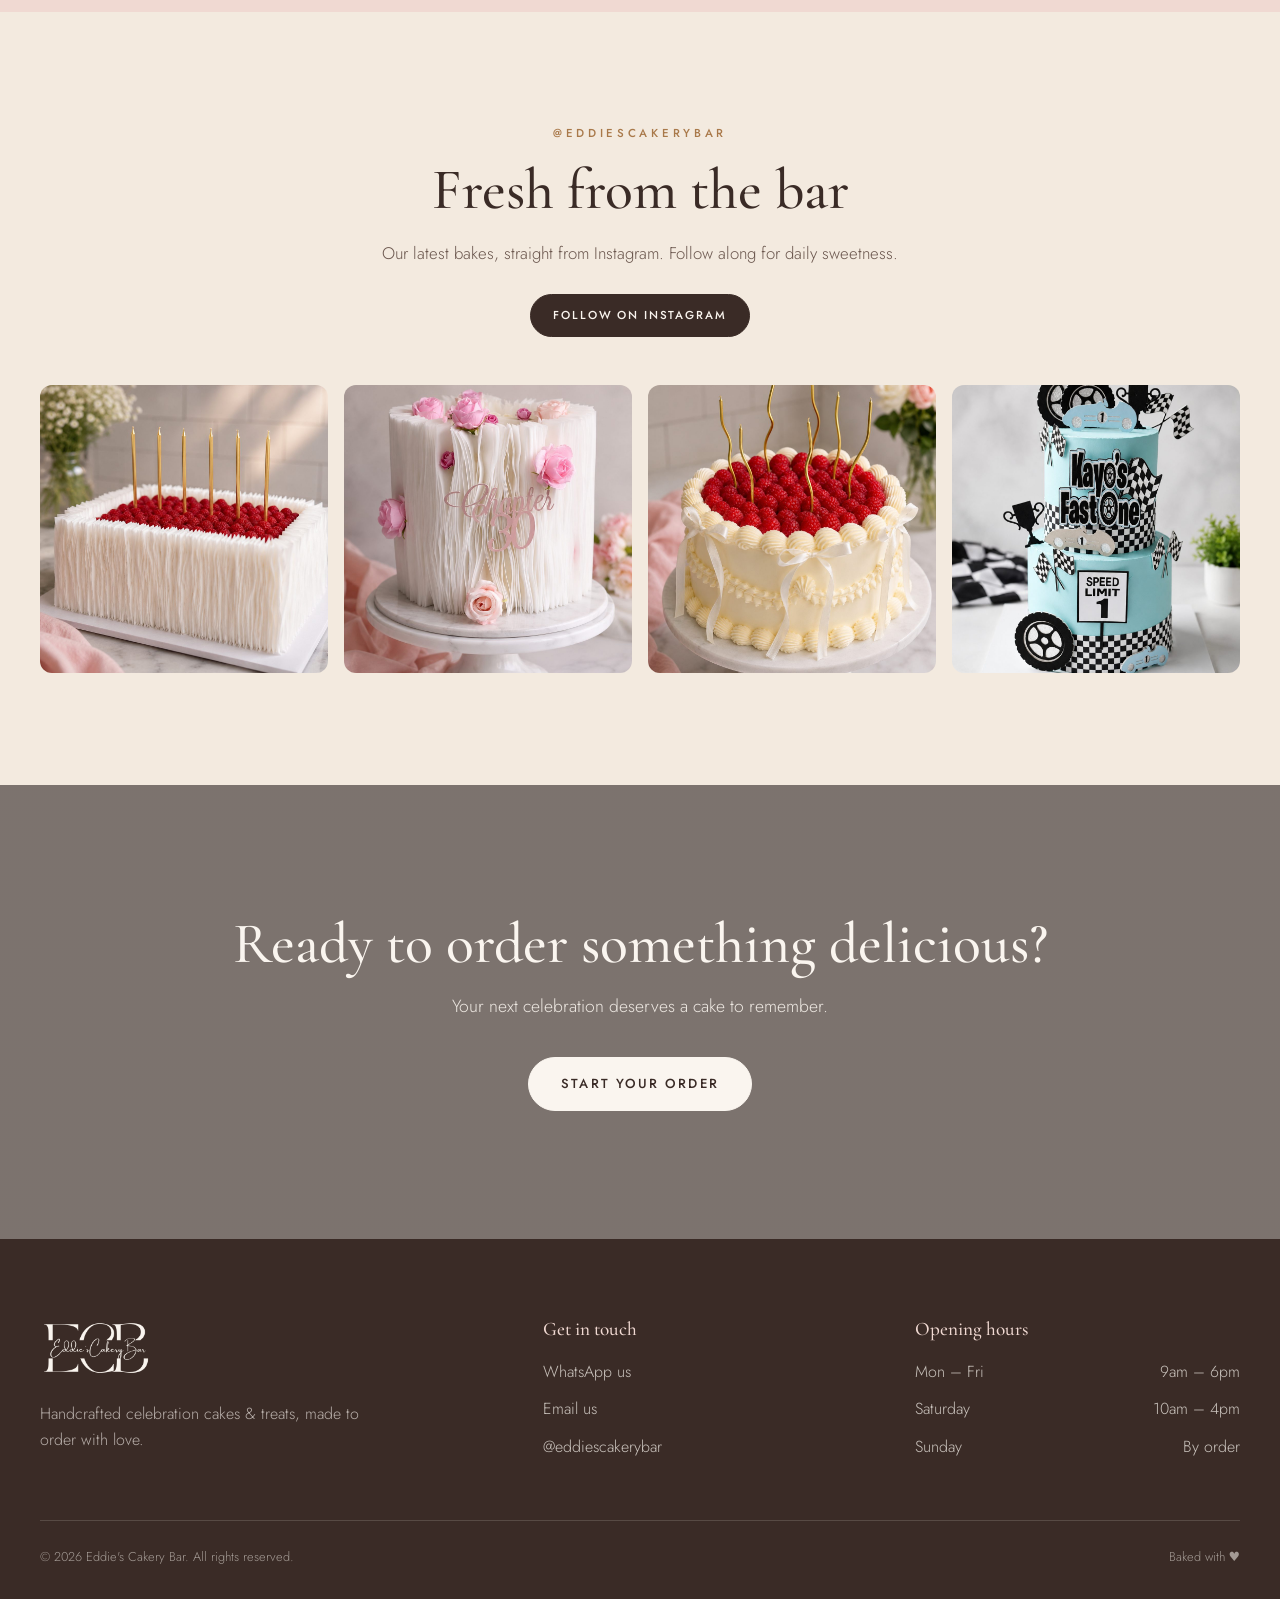
==== commit 783dd81e: "Connect order form to Gmail via Web3Forms (direct send) Co-Authored-By: Claude Opus 4.8 <noreply@ant" ====
--- a/index.html
+++ b/index.html
@@ -365,7 +365,7 @@
         </div>
 
         <div class="field">
-          <label for="inspo">Inspiration photos <span class="field-hint">(optional, share cakes or designs you love)</span></label>
+          <label for="inspo">Inspiration photos <span class="field-hint">(optional, we'll collect these on WhatsApp)</span></label>
           <label class="upload" for="inspo">
             <span class="upload__icon">⬆</span>
             <span class="upload__text" id="uploadText">Tap to add photos</span>
--- a/styles.css
+++ b/styles.css
@@ -625,16 +625,27 @@
   .footer__inner { grid-template-columns: 1fr; gap: 2rem; }
 }
 @media (max-width: 720px) {
+  /* Remove blur on mobile: backdrop-filter makes the fixed drawer anchor to the
+     nav bar instead of the screen, so its background wouldn't cover full height. */
+  .nav {
+    backdrop-filter: none;
+    -webkit-backdrop-filter: none;
+    background: var(--cream);
+  }
   .nav__links {
-    position: fixed; inset: 0 0 0 auto;
-    width: 75%; max-width: 320px;
+    position: fixed; top: 0; right: 0; bottom: 0; left: auto;
+    width: 78%; max-width: 320px;
+    height: 100vh; height: 100dvh;
     background: var(--cream);
     flex-direction: column;
-    padding: 6rem 2rem;
+    justify-content: center;
+    padding: 5rem 2rem;
     gap: 1.6rem;
+    overflow-y: auto;
     transform: translateX(100%);
     transition: transform 0.4s ease;
     box-shadow: var(--shadow);
+    z-index: 120;
   }
   .nav__links.open { transform: none; }
   .nav__burger { display: flex; }
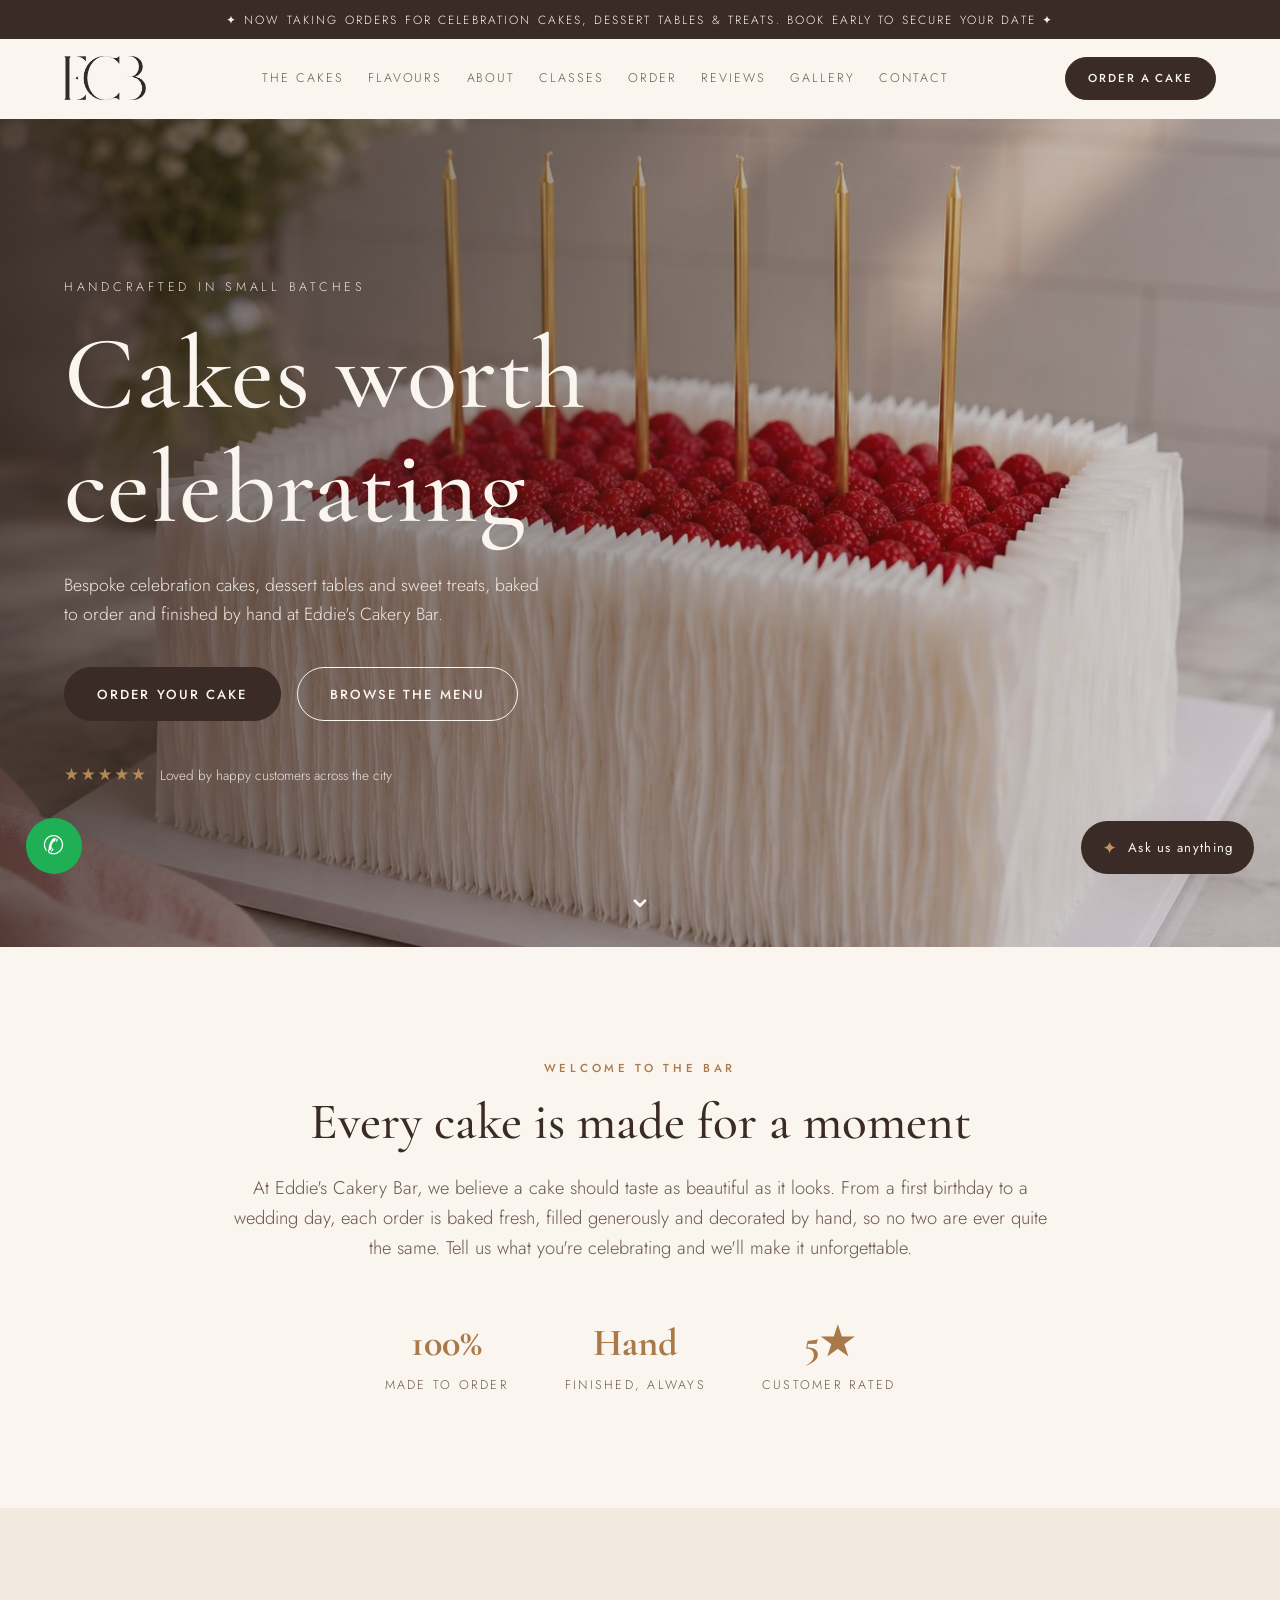
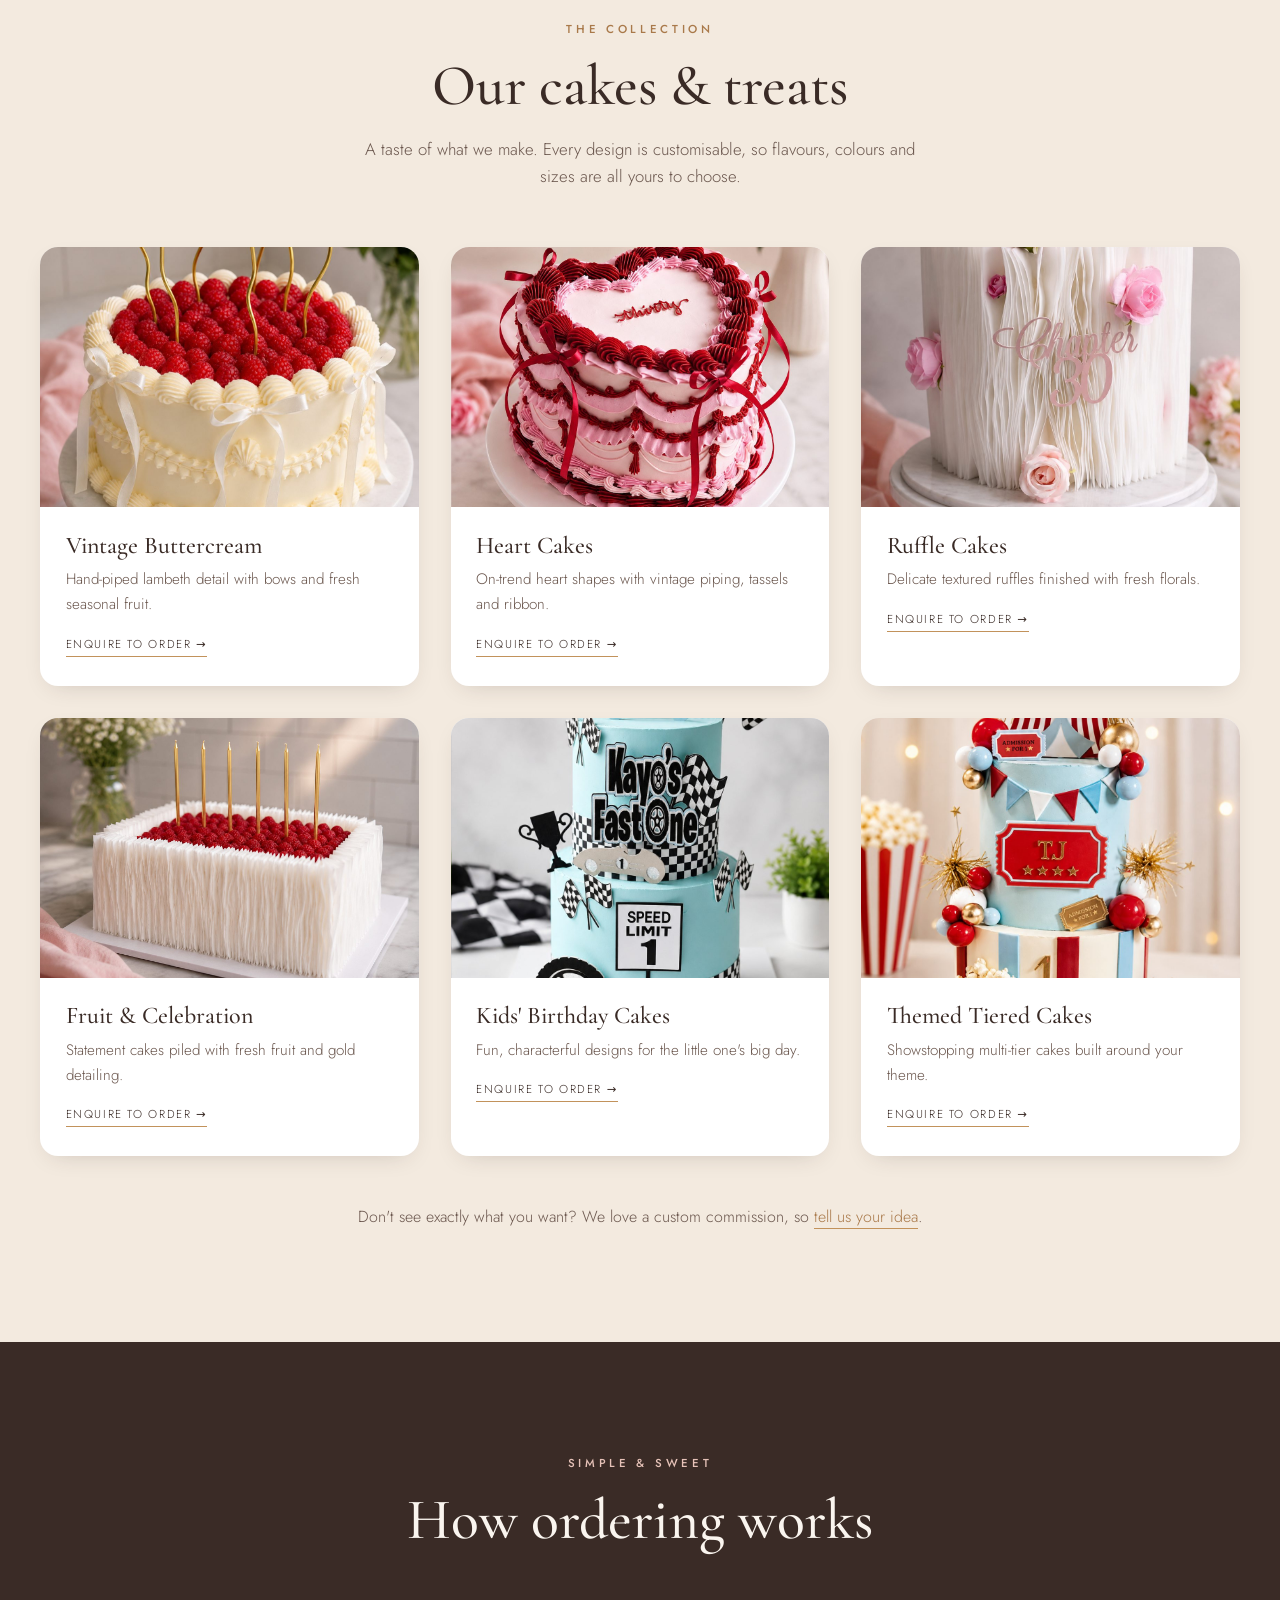
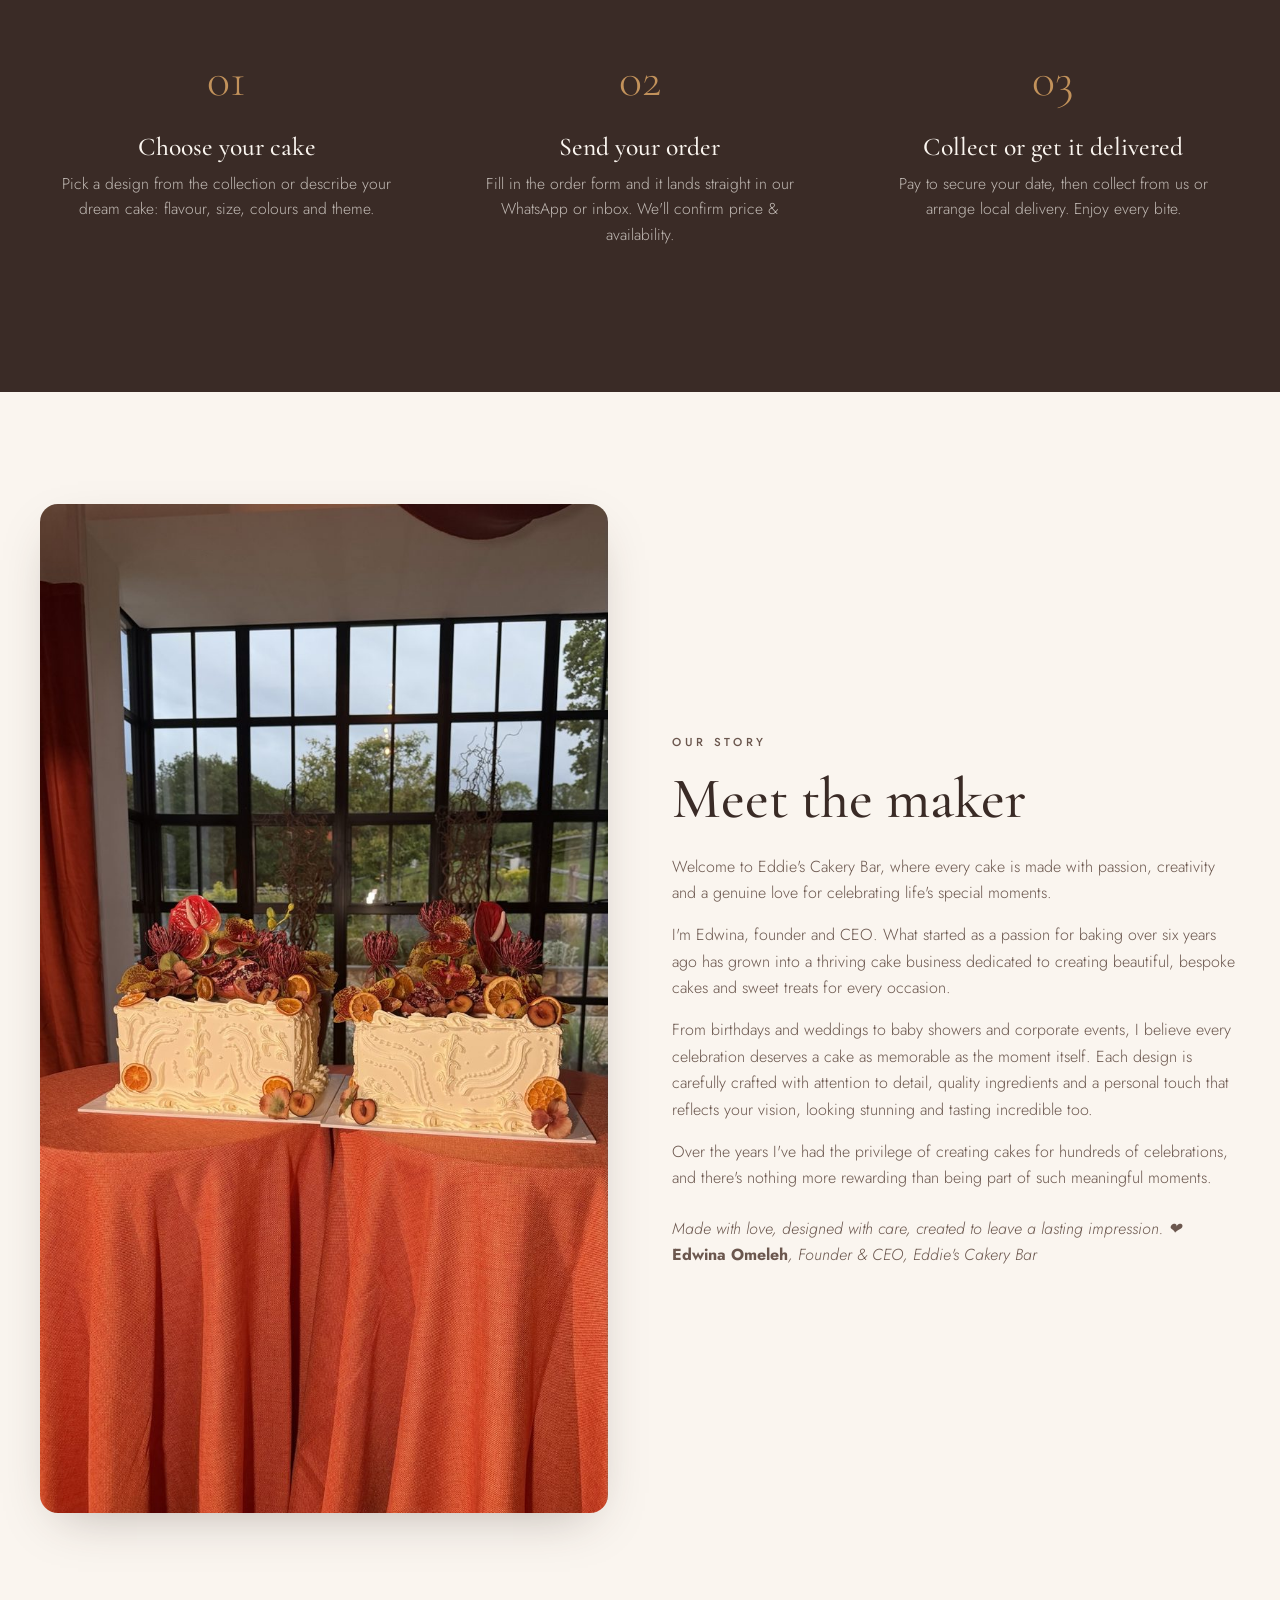
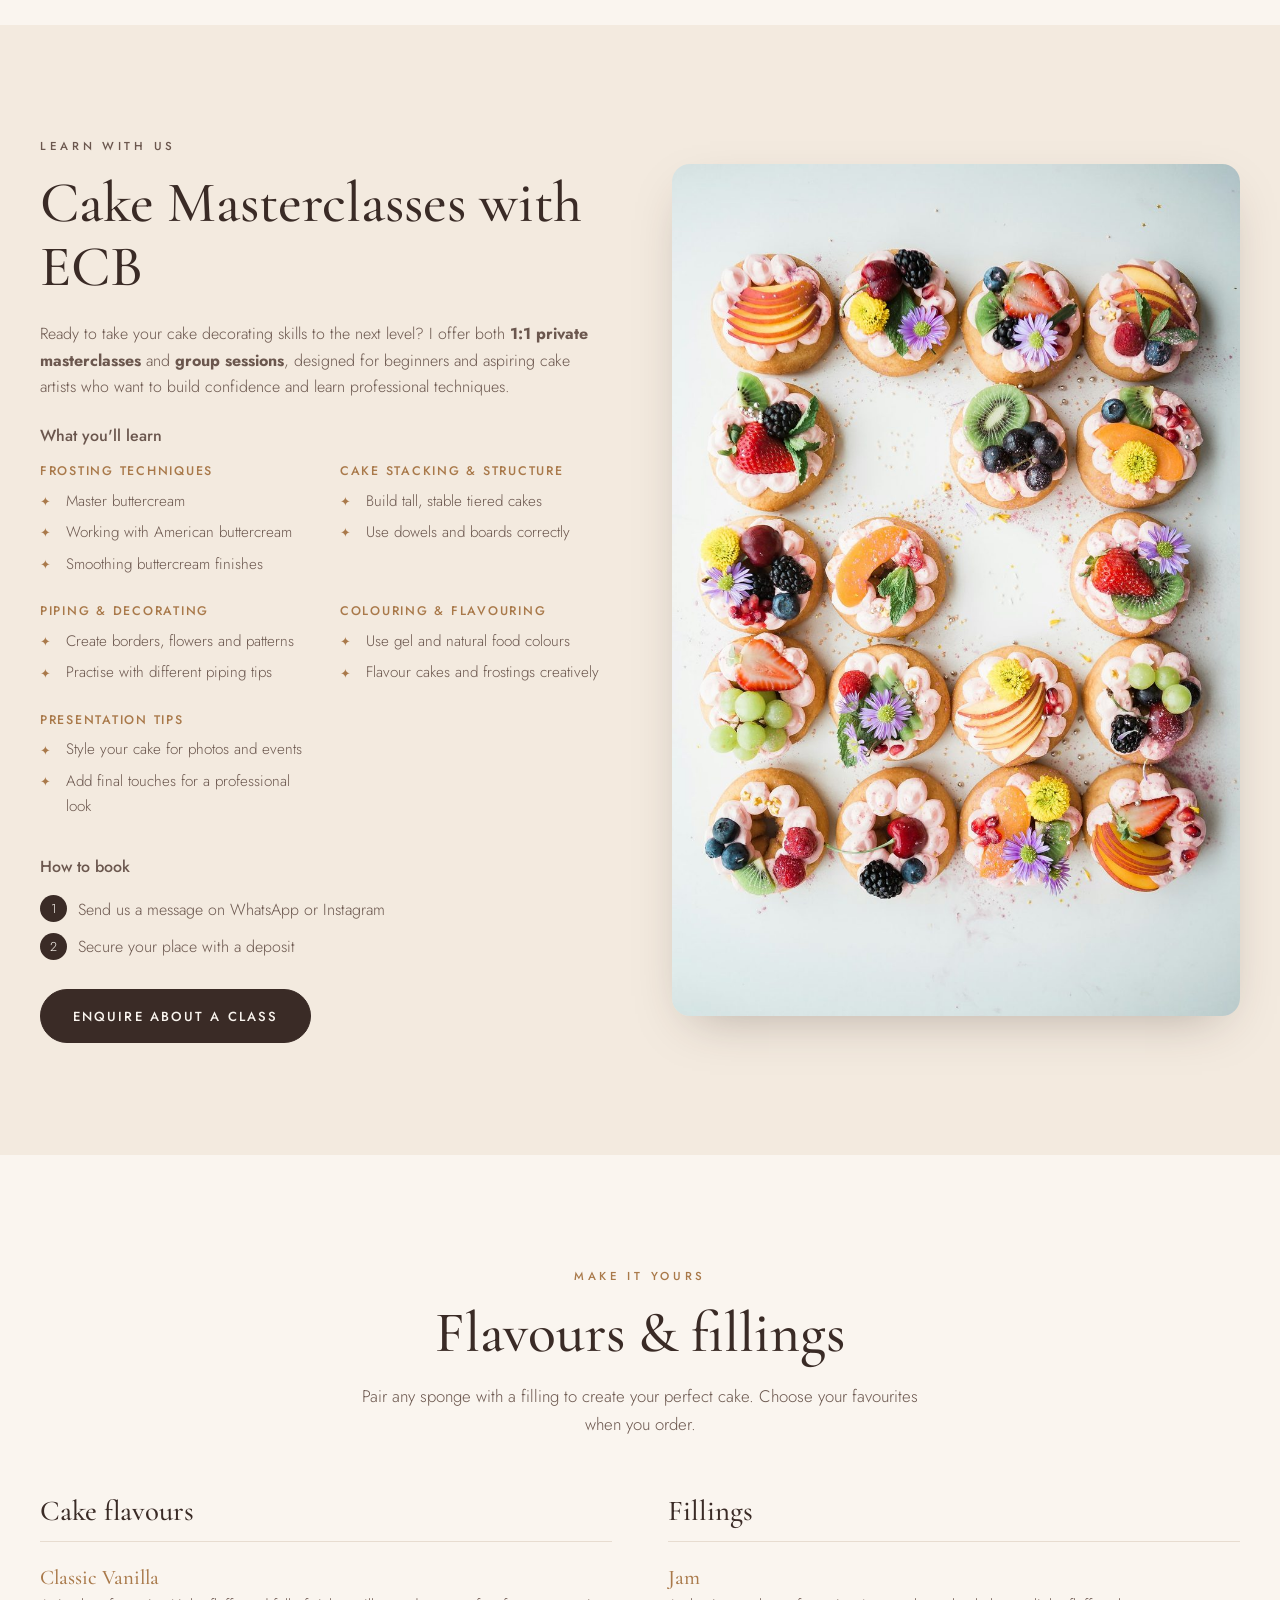
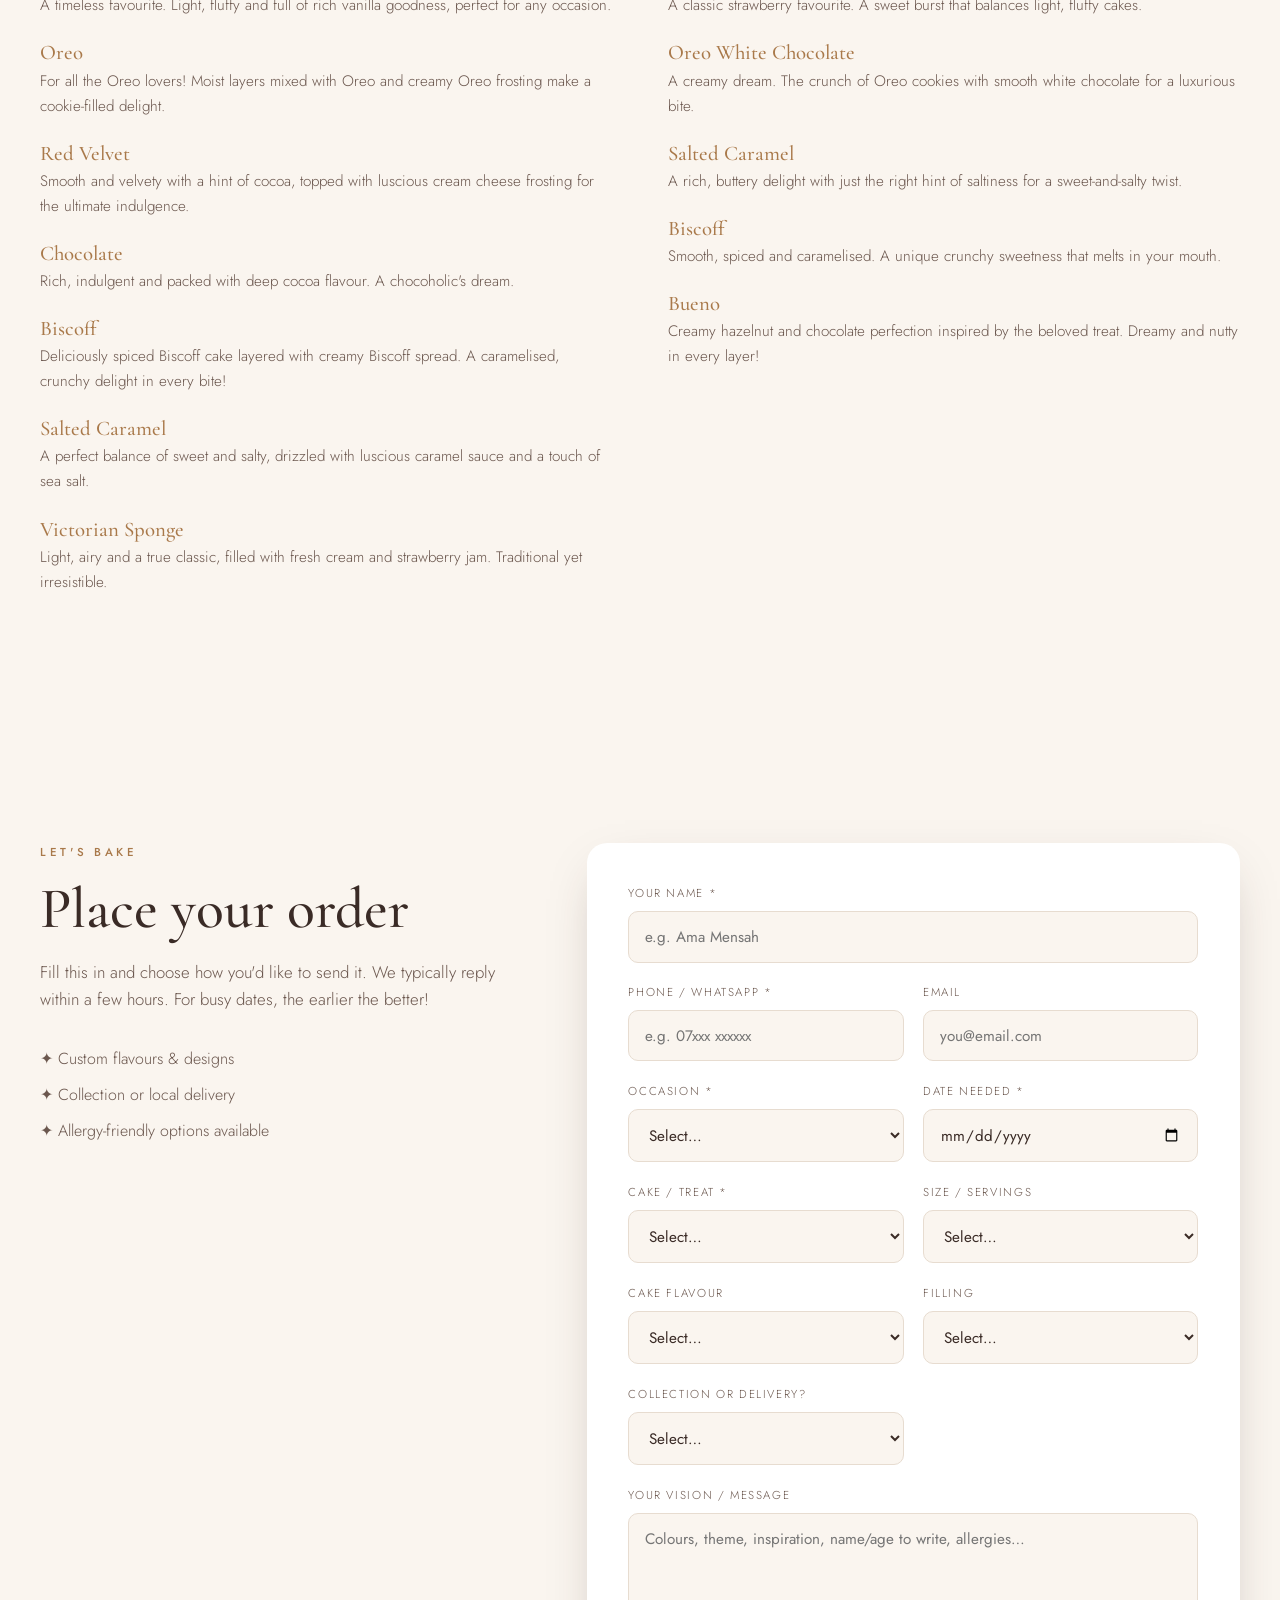
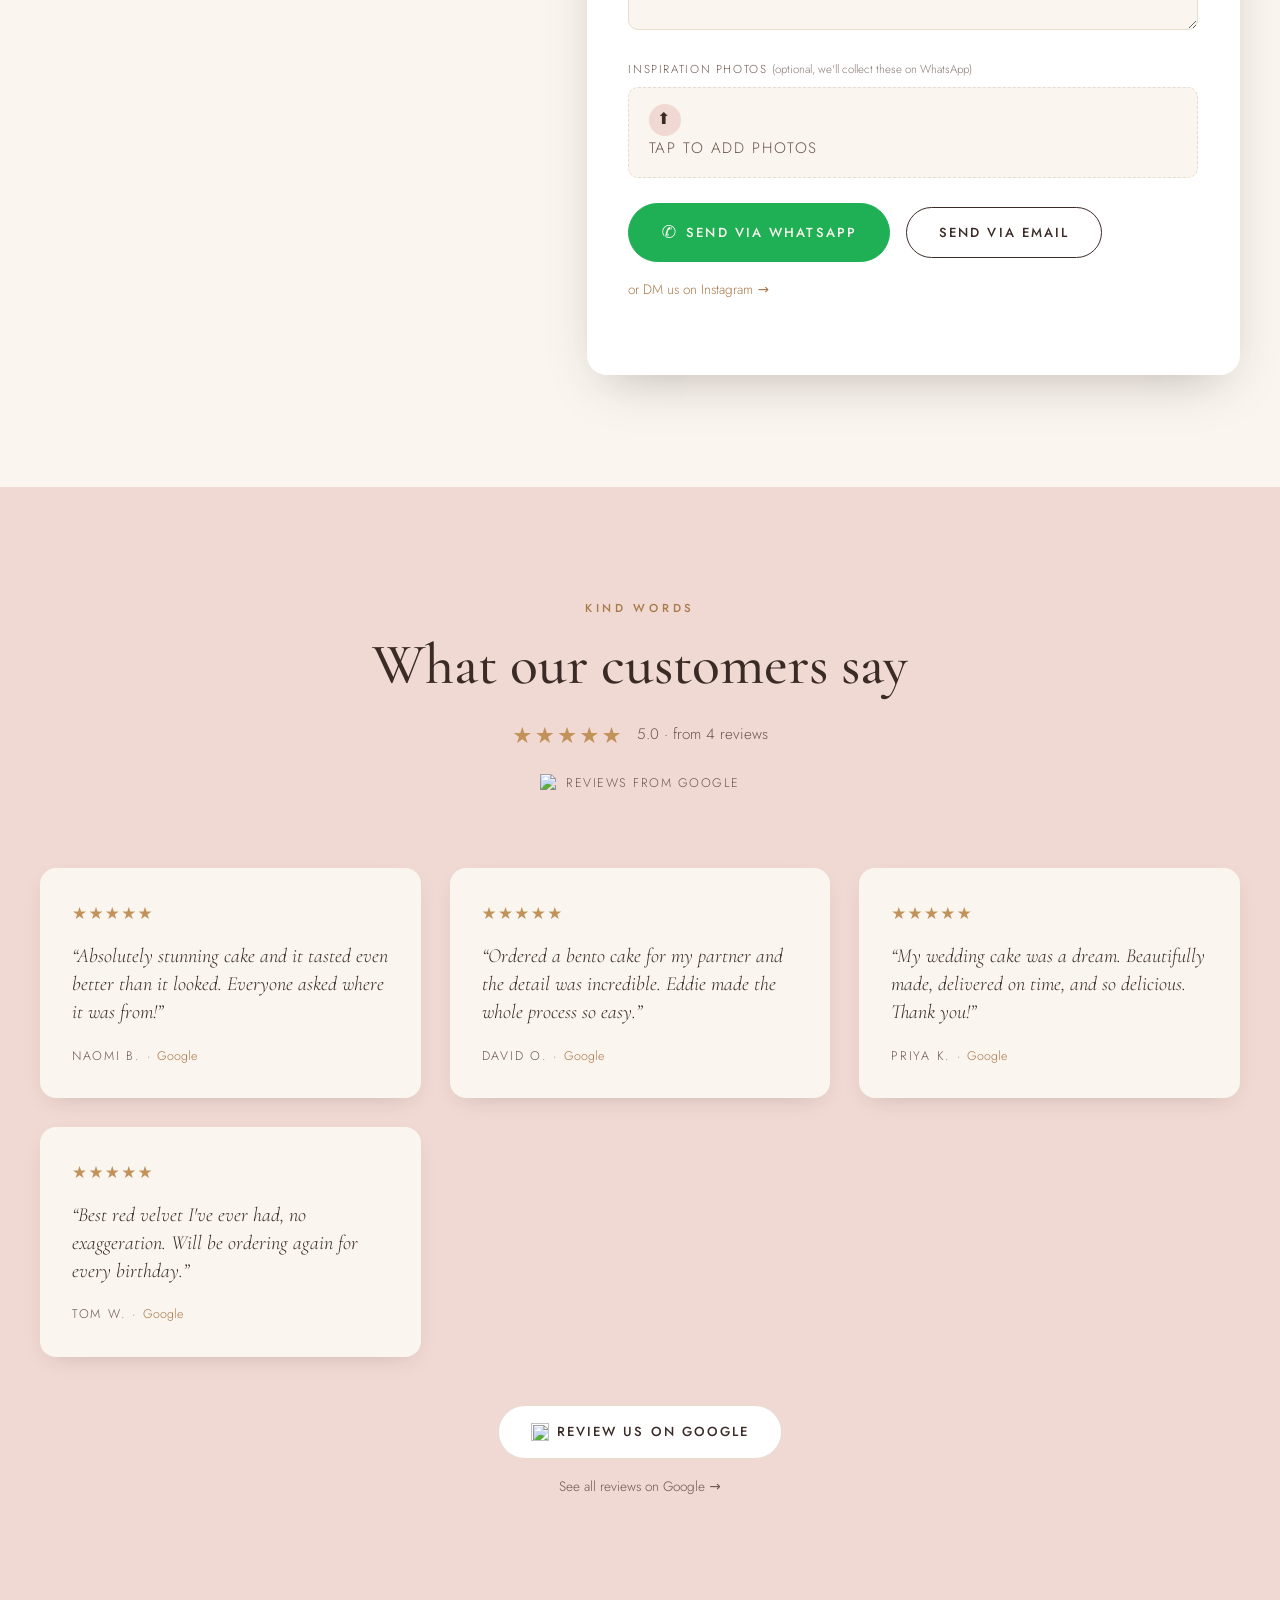
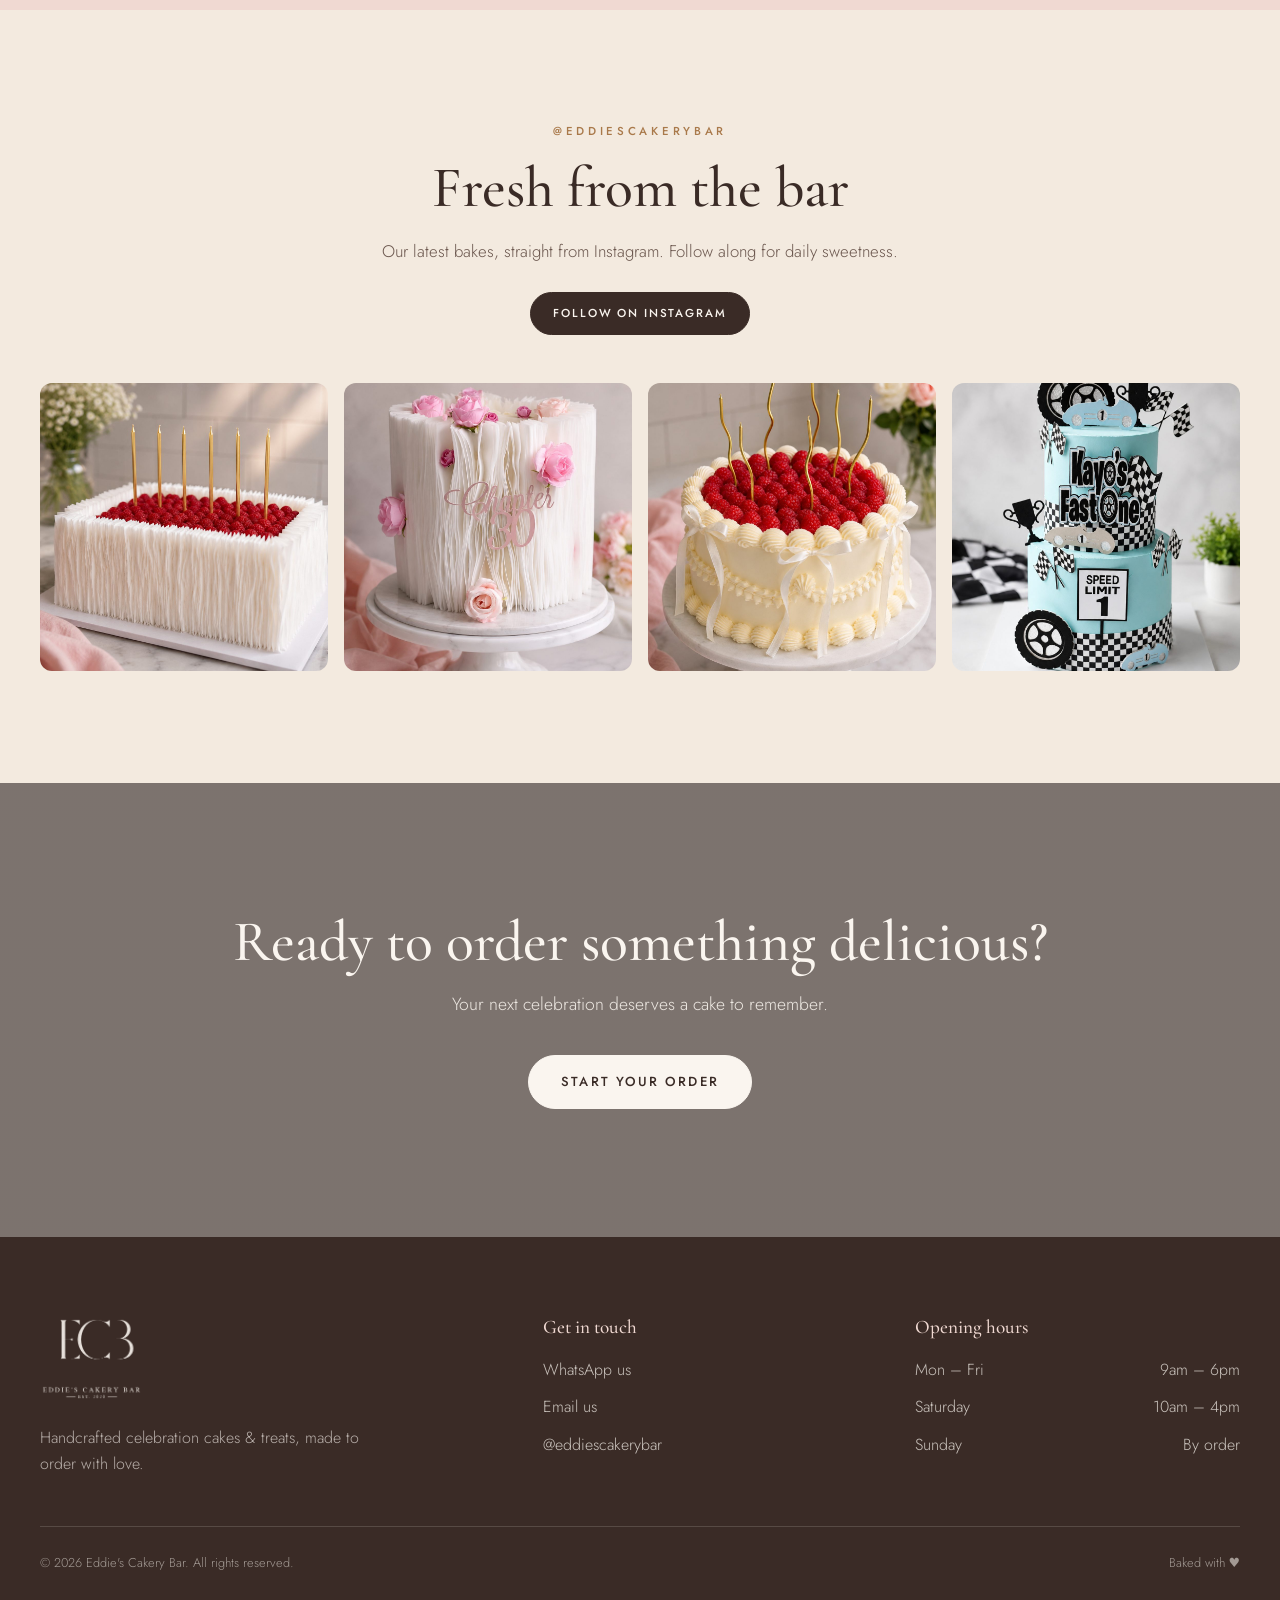
==== commit 8b7cbe4e: "Update logo (new ECB monogram in nav, full logo in footer, new favicon) Co-Authored-By: Claude Opus " ====
--- a/index.html
+++ b/index.html
@@ -34,7 +34,7 @@
   <header class="nav" id="nav">
     <div class="nav__inner">
       <a href="#home" class="nav__logo" aria-label="Eddie's Cakery Bar home">
-        <img src="images/logo.png" alt="Eddie's Cakery Bar" class="nav__logo-img" />
+        <img src="images/logo-mark.png" alt="Eddie's Cakery Bar" class="nav__logo-img" />
       </a>
 
       <nav class="nav__links" id="navLinks">
--- a/styles.css
+++ b/styles.css
@@ -131,8 +131,8 @@
 }
 .nav__logo span { color: var(--gold-deep); font-style: italic; }
 .nav__logo { display: inline-flex; align-items: center; }
-.nav__logo-img { height: 46px; width: auto; display: block; }
-.footer__logo-img { height: 58px; width: auto; display: block; }
+.nav__logo-img { height: 44px; width: auto; display: block; }
+.footer__logo-img { height: 84px; width: auto; display: block; }
 .nav__links { display: flex; gap: 1.5rem; }
 .nav__links a {
   font-size: 0.78rem;
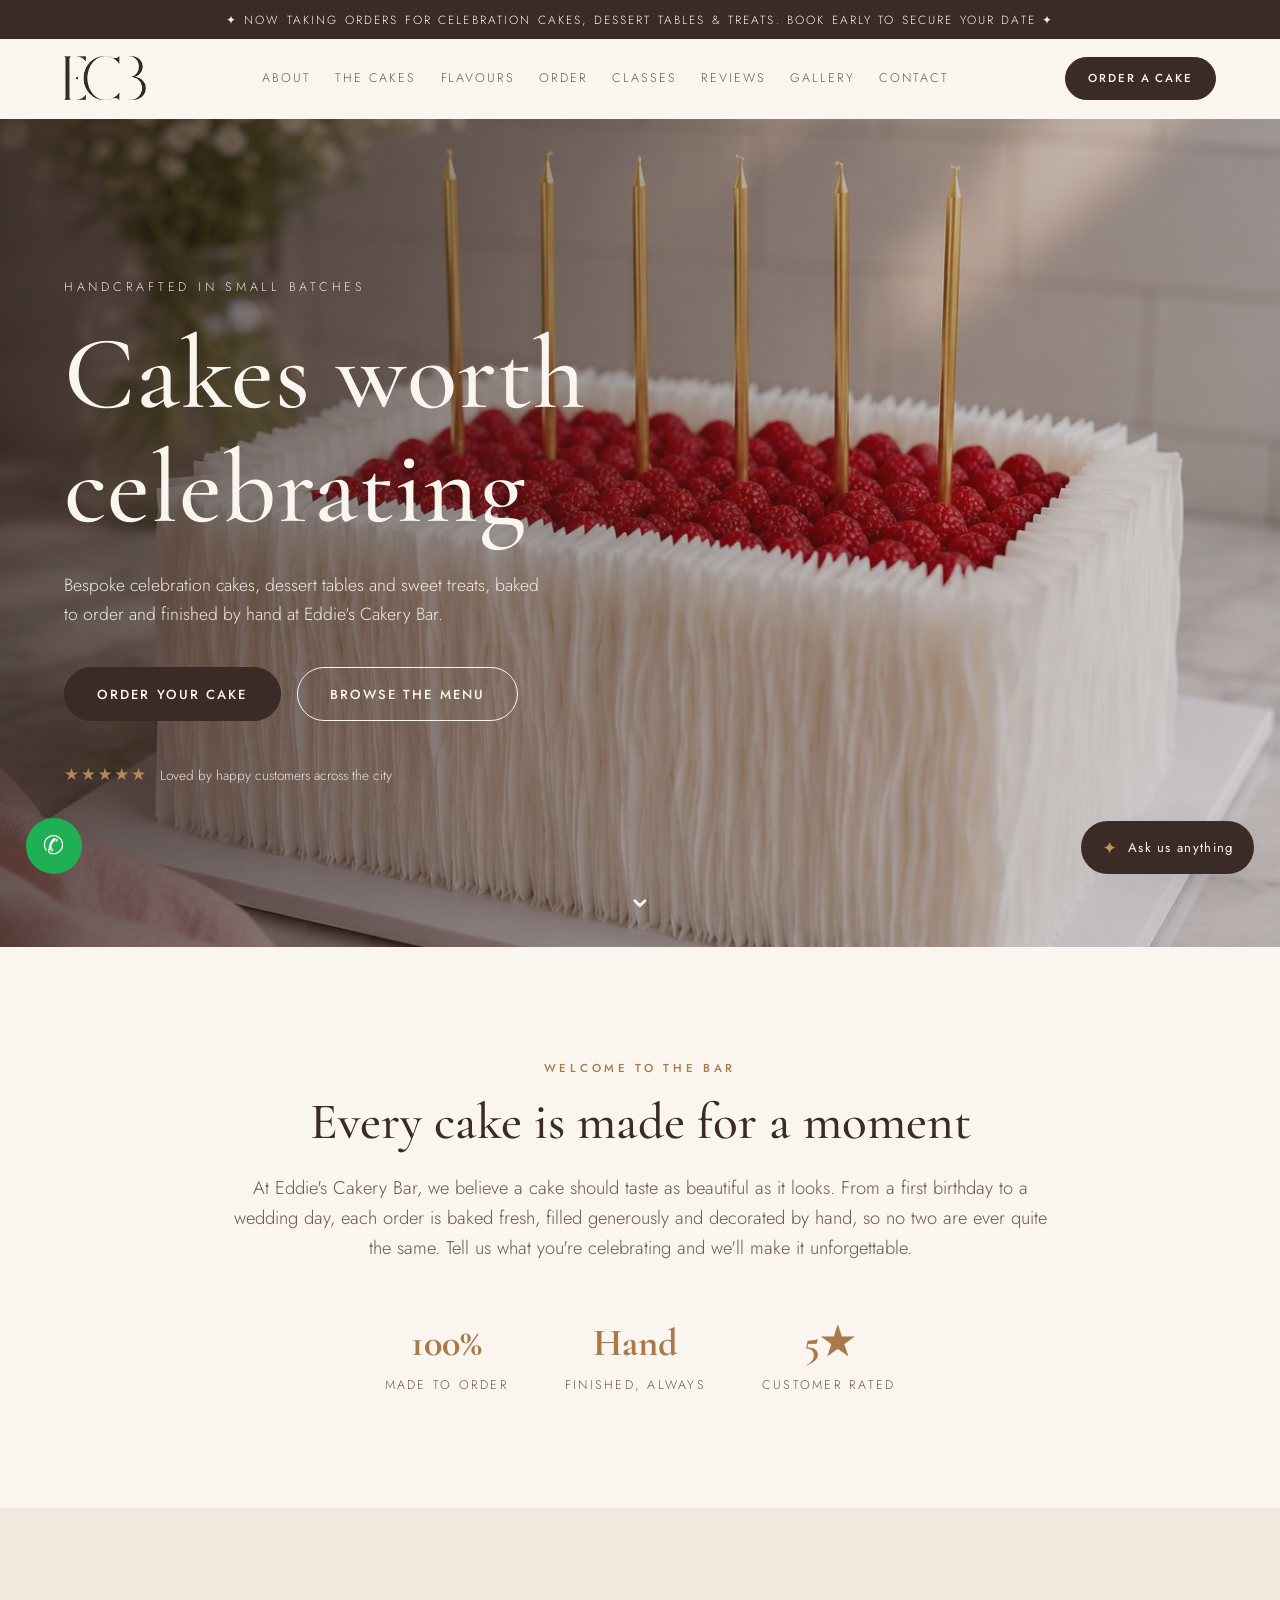
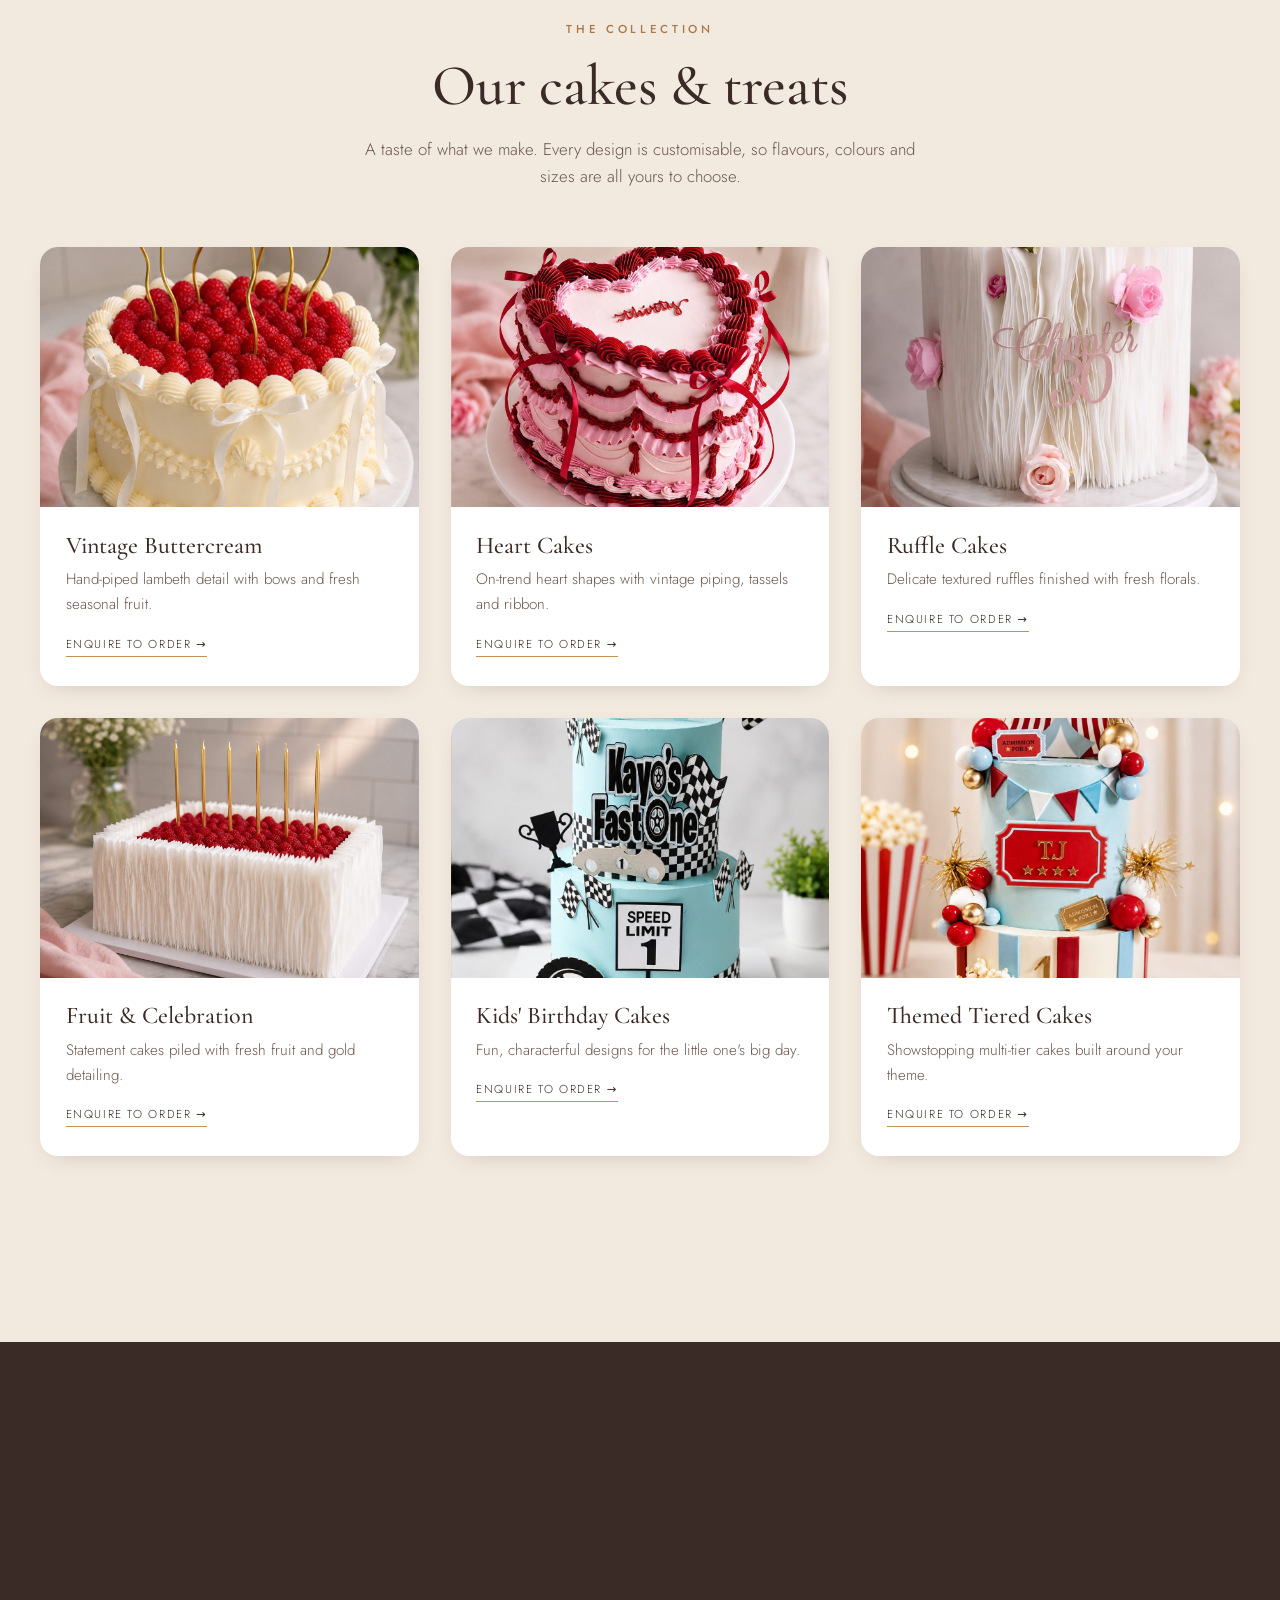
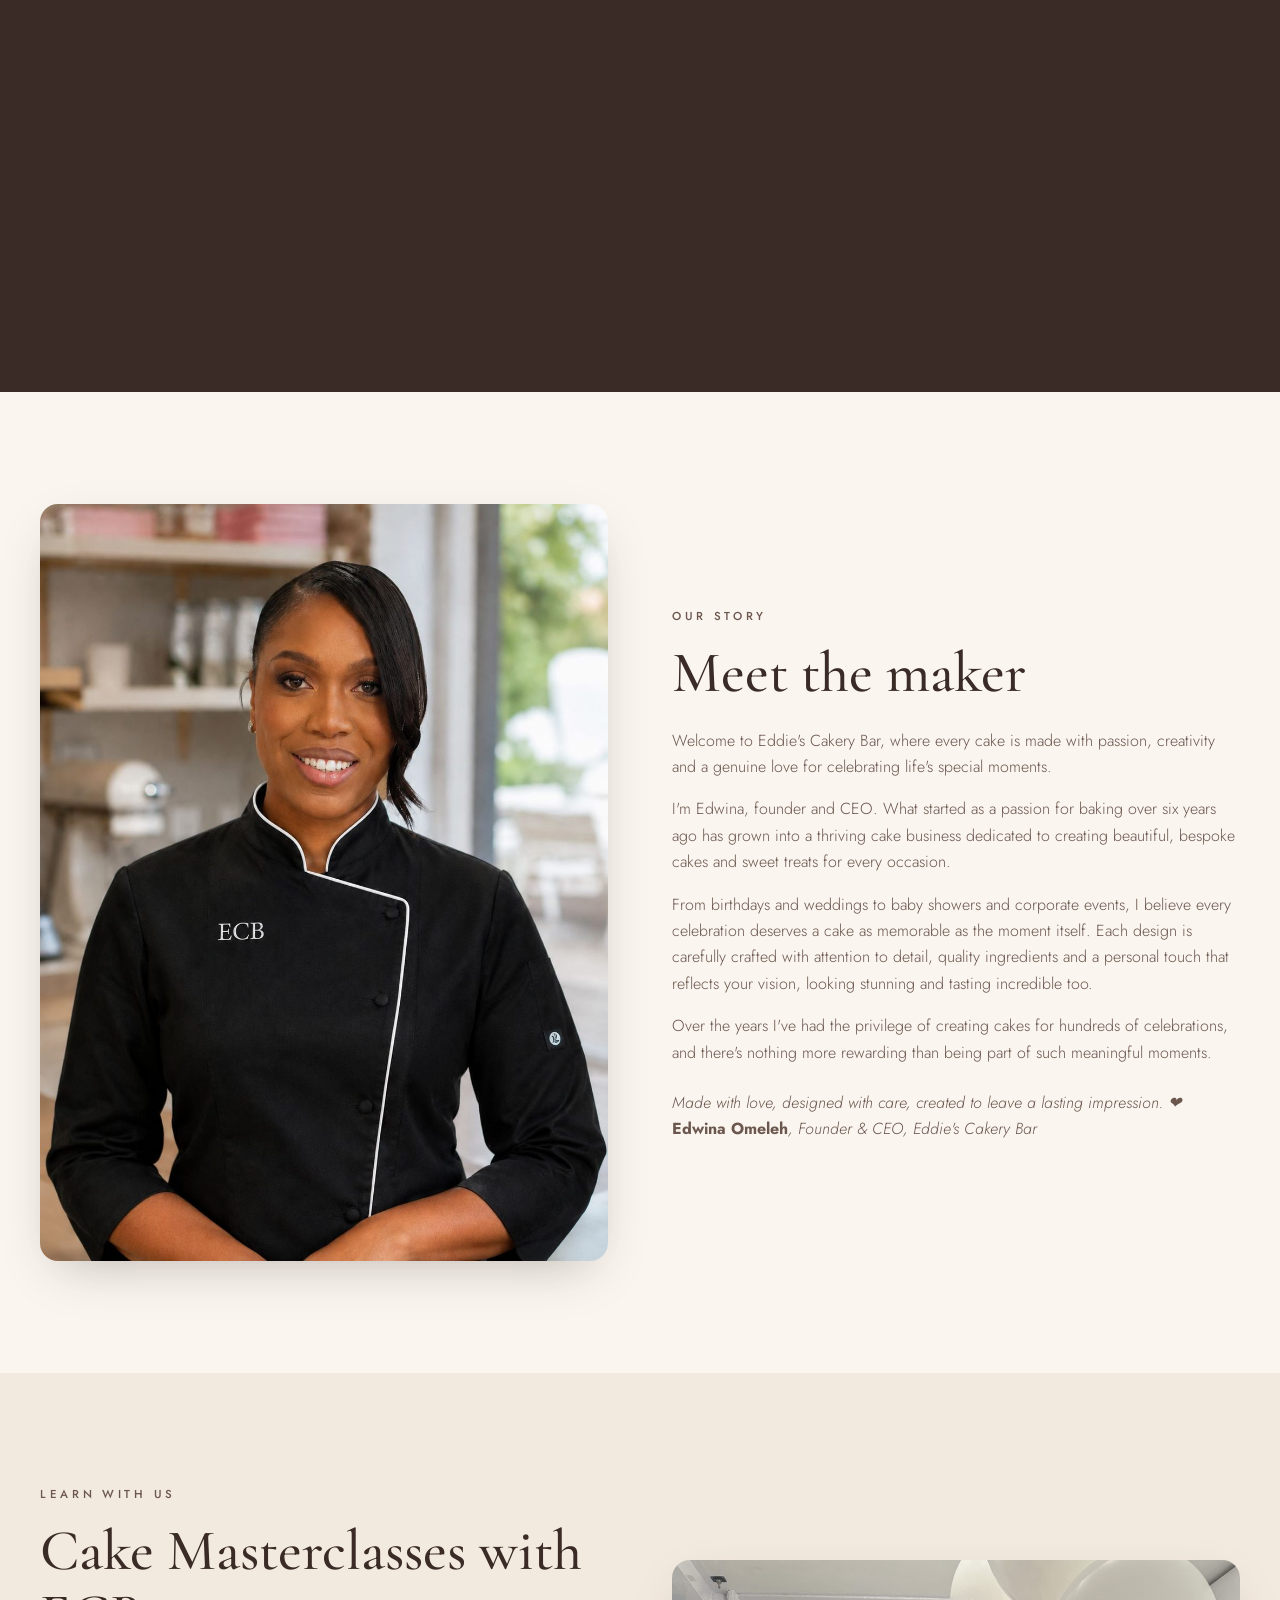
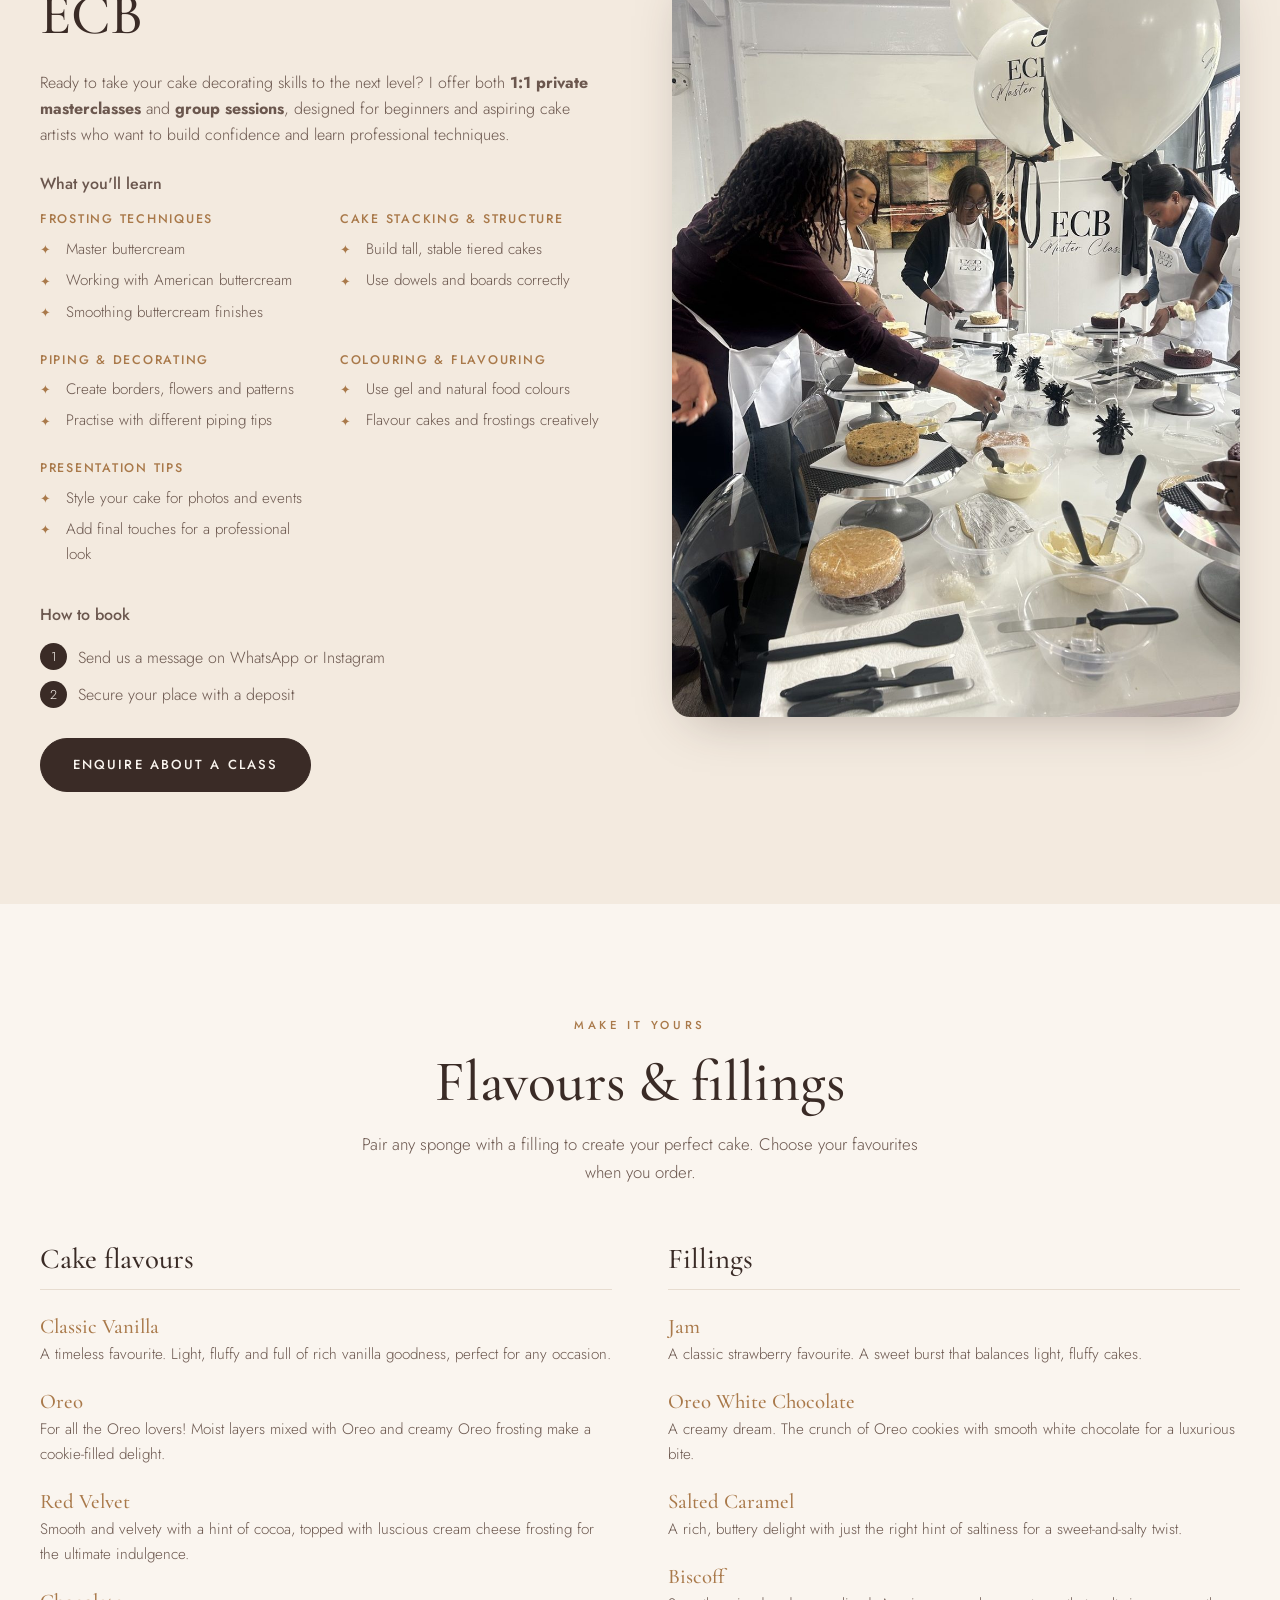
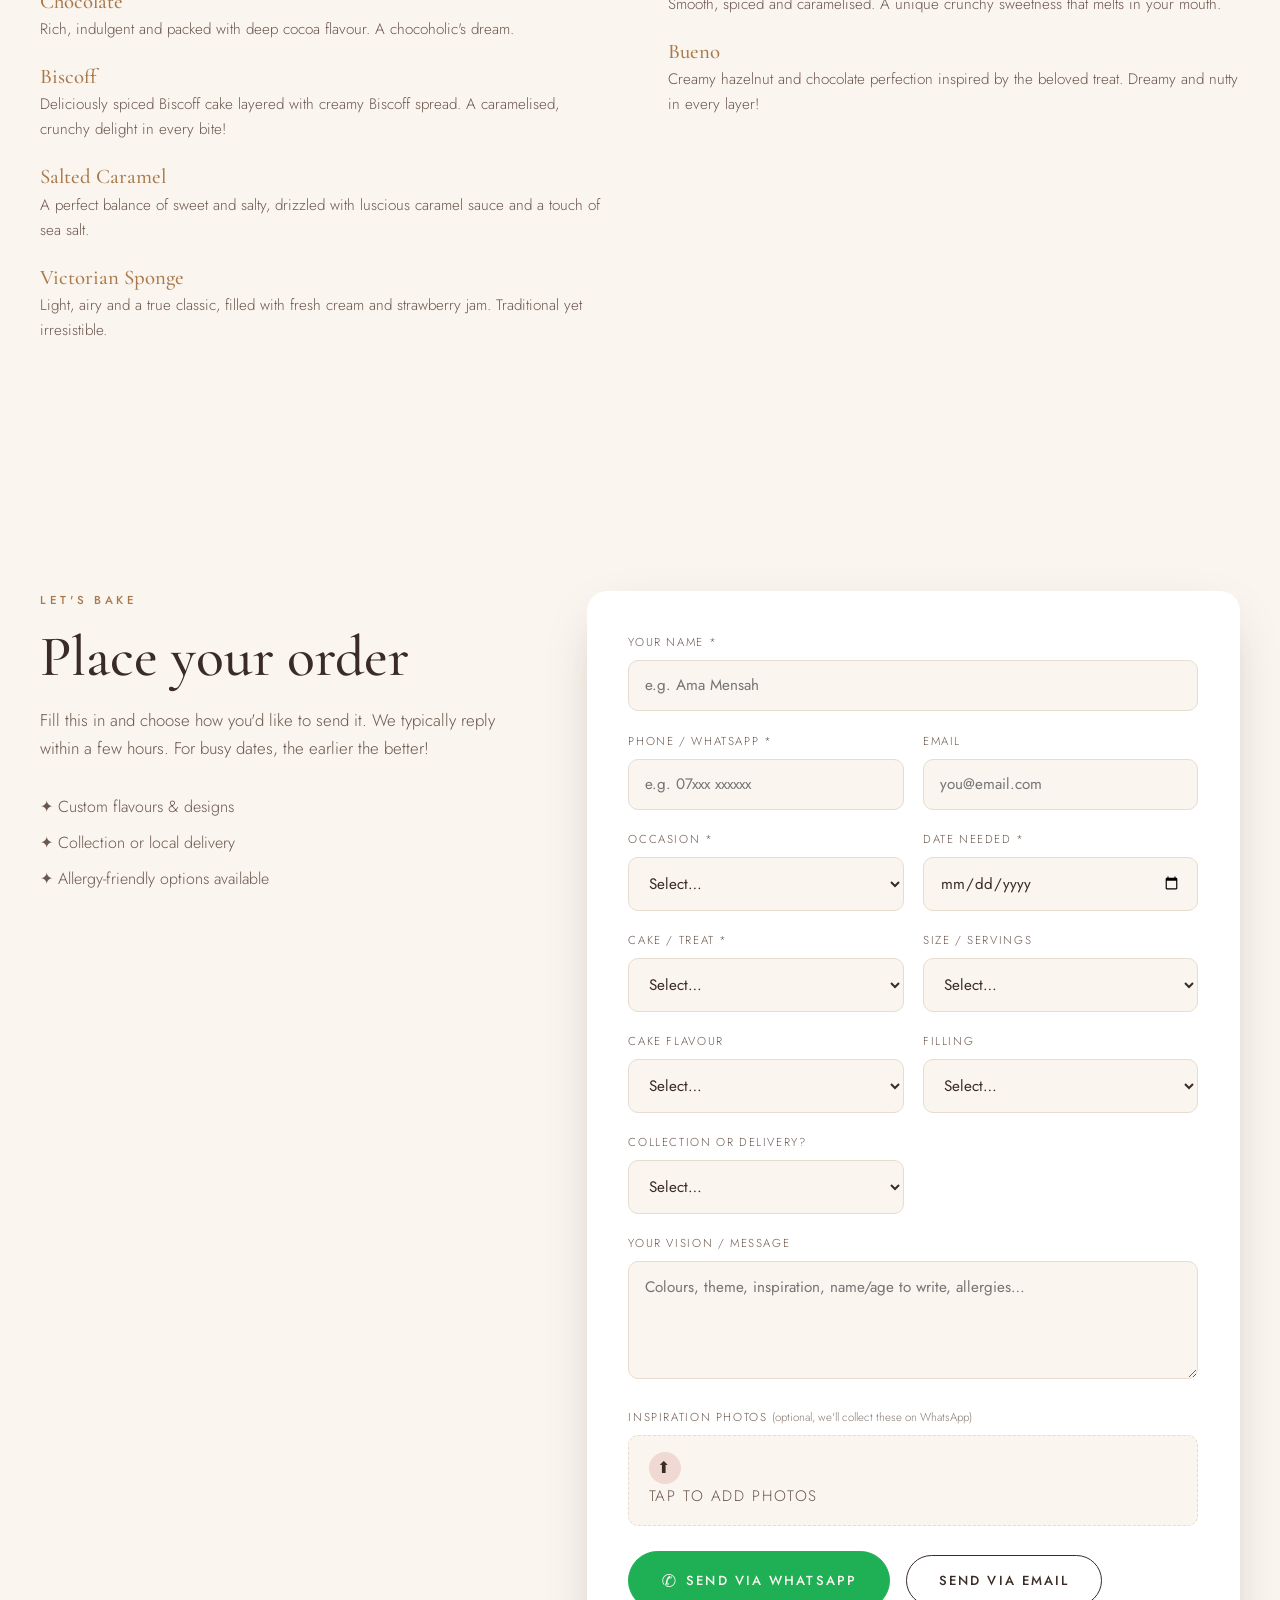
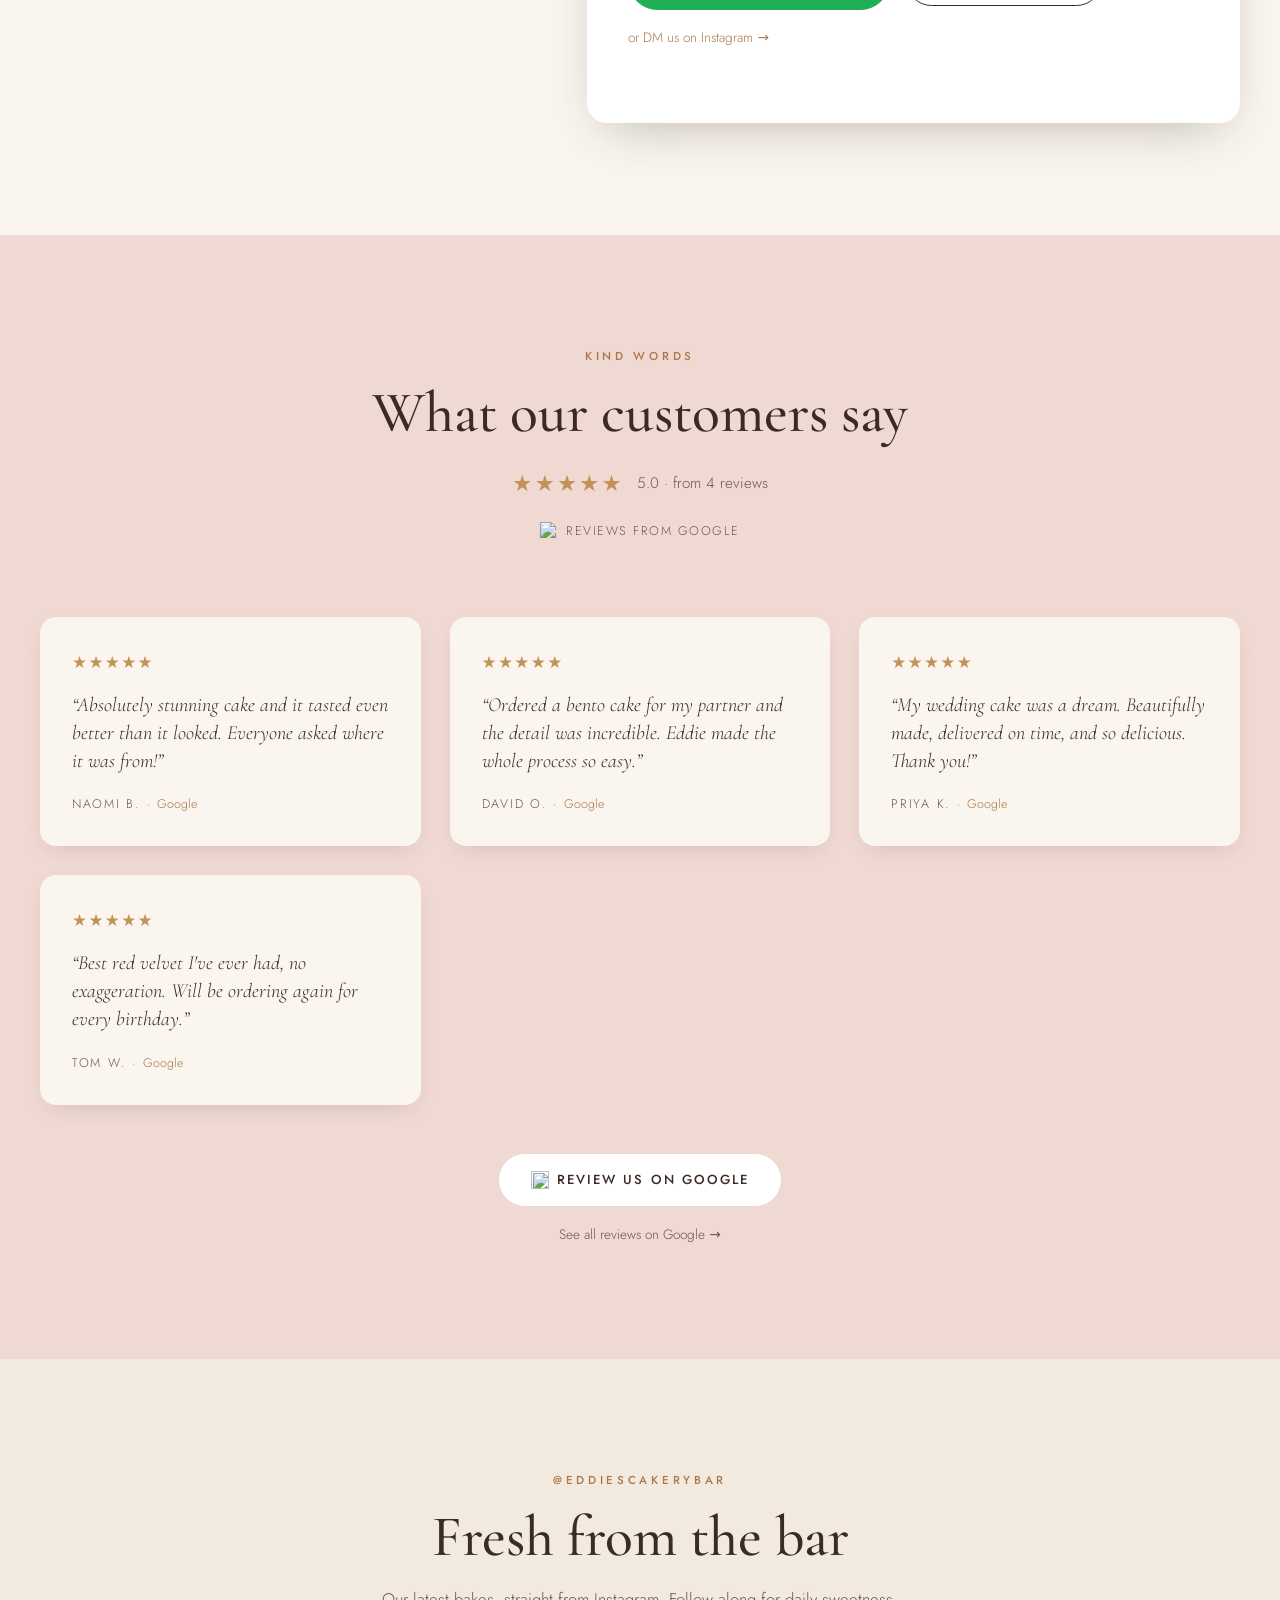
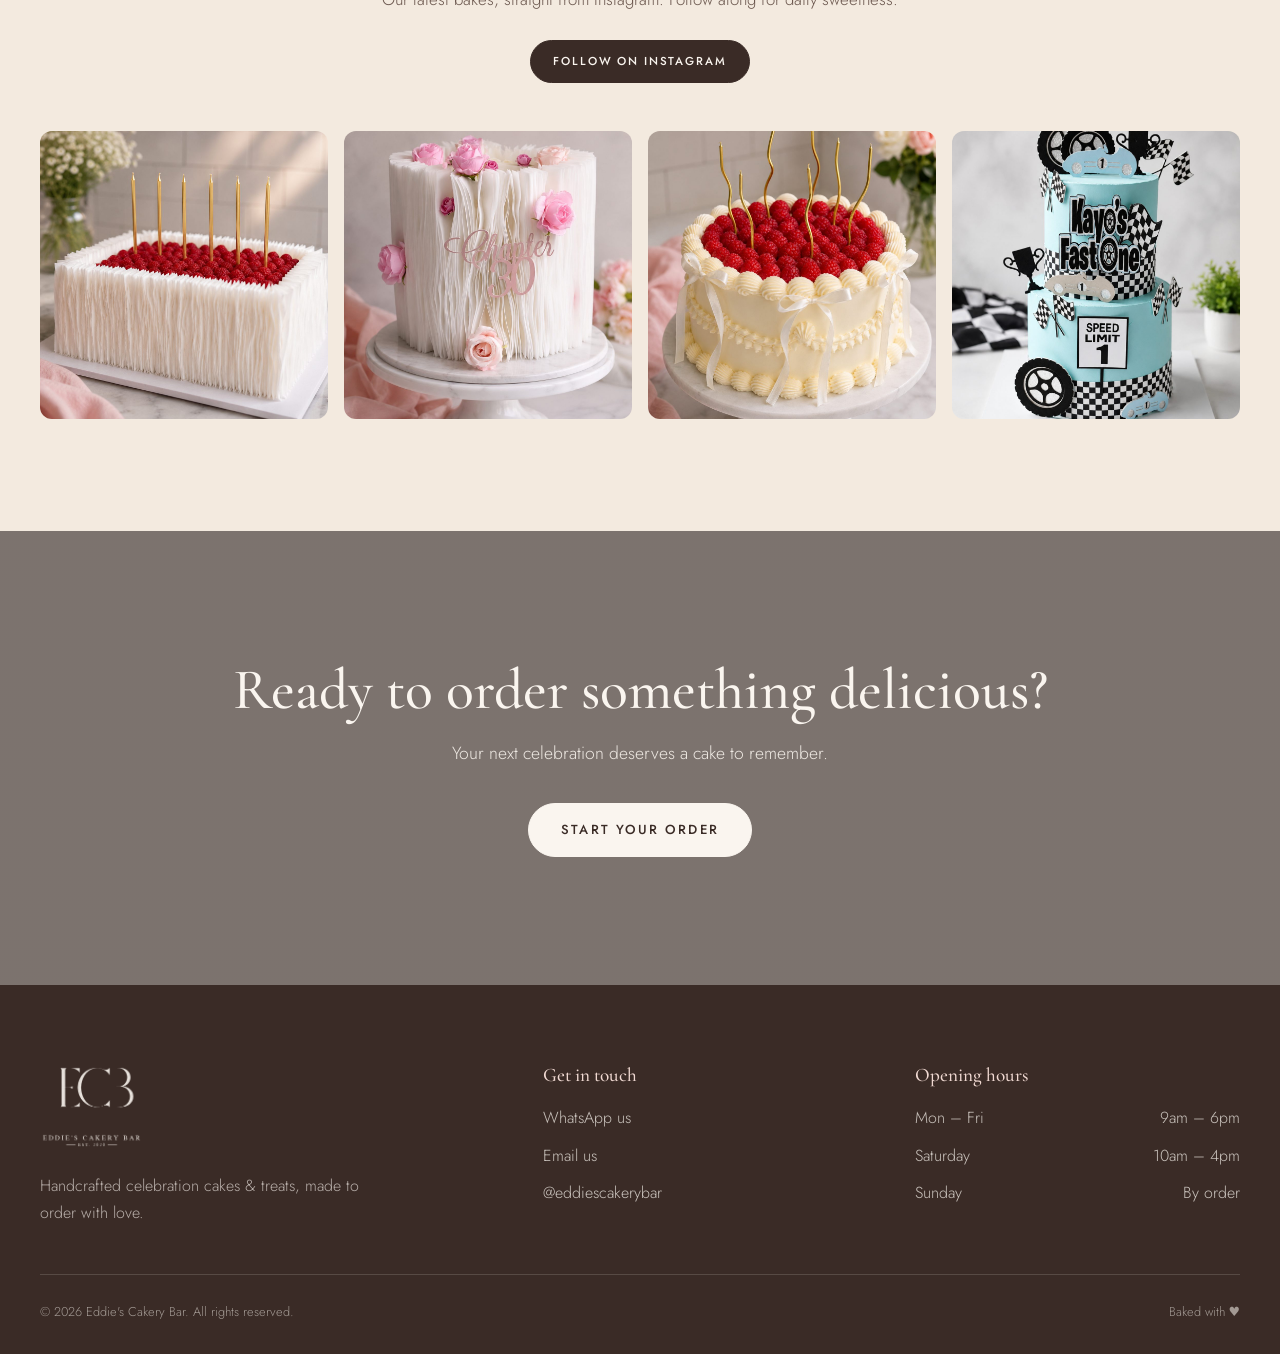
==== commit 016ed970: "Add Edwina portrait to About, real masterclass photo, reorder nav Co-Authored-By: Claude Opus 4.8 <n" ====
--- a/index.html
+++ b/index.html
@@ -38,11 +38,11 @@
       </a>
 
       <nav class="nav__links" id="navLinks">
+        <a href="#about">About</a>
         <a href="#menu">The Cakes</a>
         <a href="#flavours">Flavours</a>
-        <a href="#about">About</a>
+        <a href="#order">Order</a>
         <a href="#masterclass">Classes</a>
-        <a href="#order">Order</a>
         <a href="#reviews">Reviews</a>
         <a href="#instagram">Gallery</a>
         <a href="#contact">Contact</a>
@@ -160,7 +160,7 @@
   <section class="split" id="about">
     <div class="split__inner">
       <div class="split__media reveal">
-        <img src="images/maker.jpg" alt="Celebration cakes by Eddie's Cakery Bar" loading="lazy" />
+        <img src="images/maker.jpg" alt="Edwina Omeleh, founder of Eddie's Cakery Bar" loading="lazy" />
       </div>
       <div class="split__text reveal">
         <p class="section-eyebrow">Our story</p>
@@ -231,7 +231,7 @@
         <a href="#" class="btn" id="bookClass">Enquire About a Class</a>
       </div>
       <div class="split__media reveal">
-        <img src="images/masterclass.jpg" alt="Beautifully decorated patisserie, Cake Masterclasses with ECB" loading="lazy" />
+        <img src="images/masterclass.jpg" alt="An ECB cake masterclass in progress" loading="lazy" />
       </div>
     </div>
   </section>
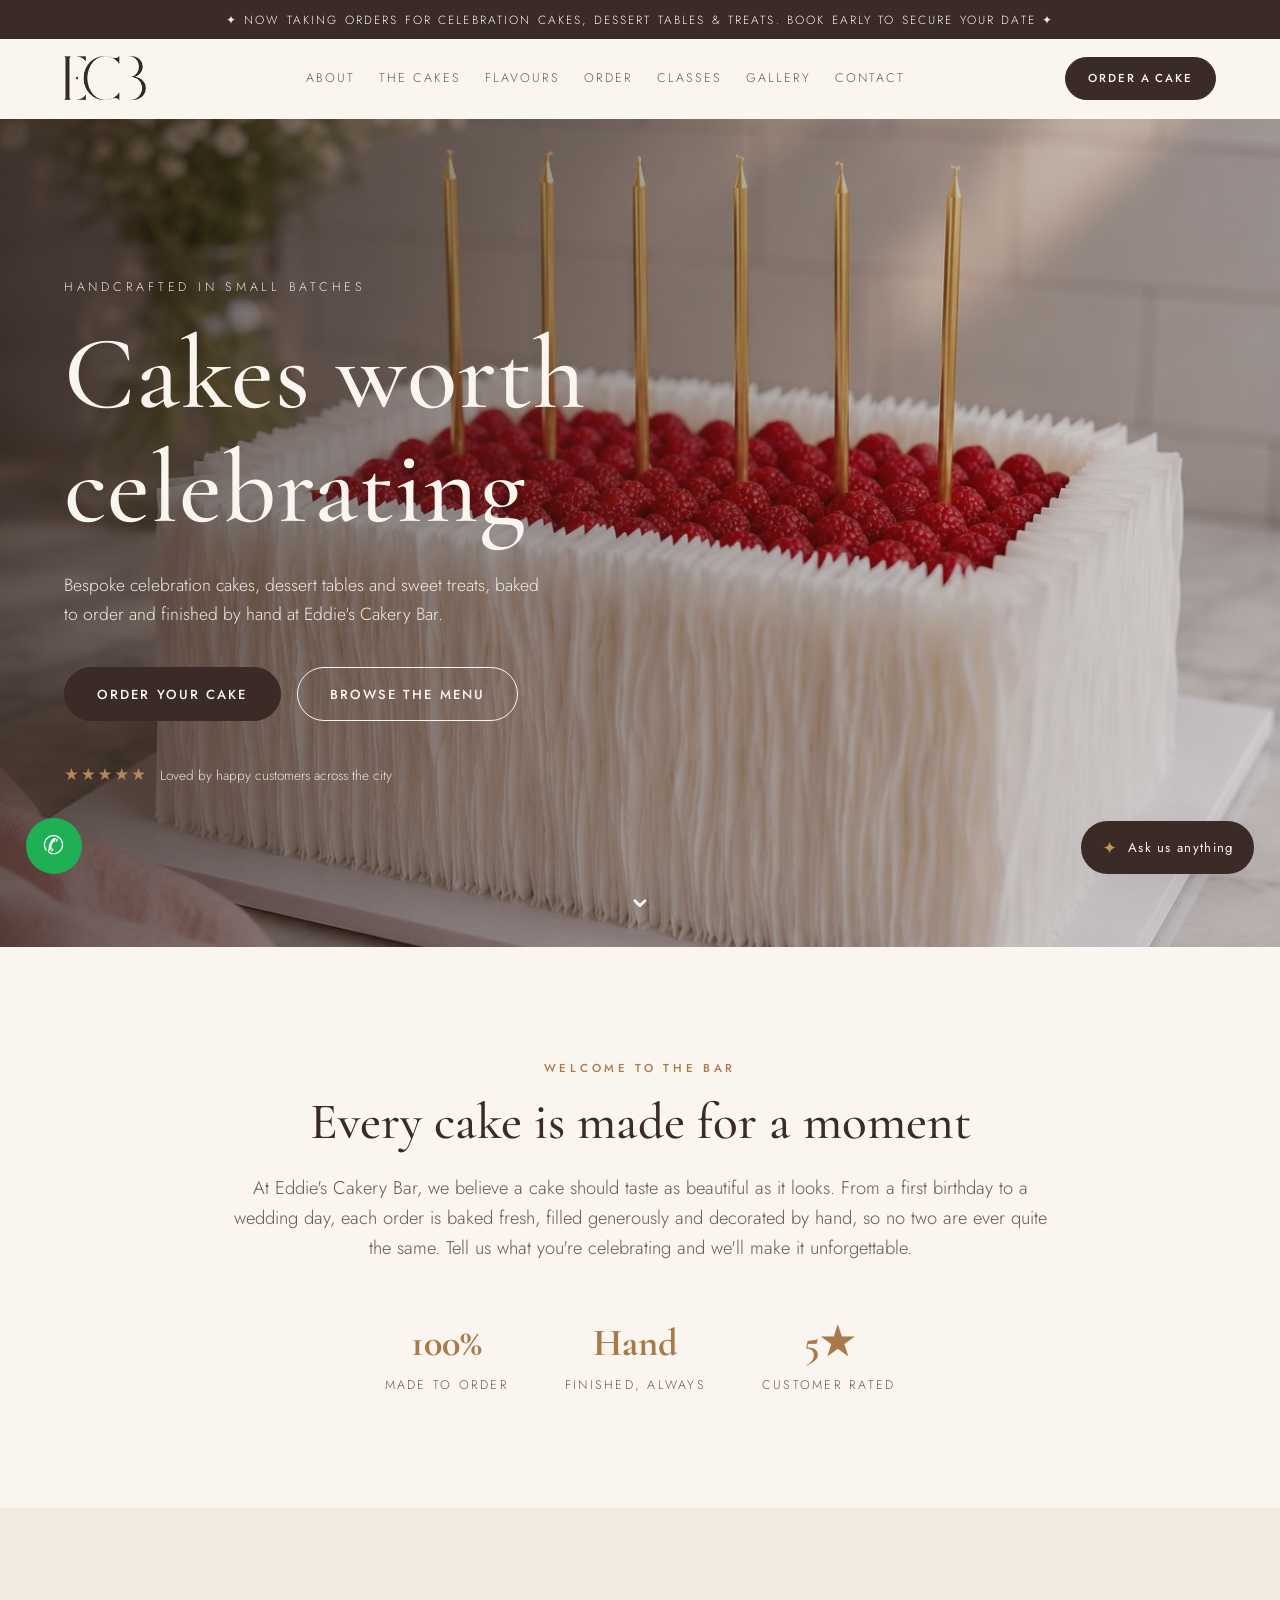
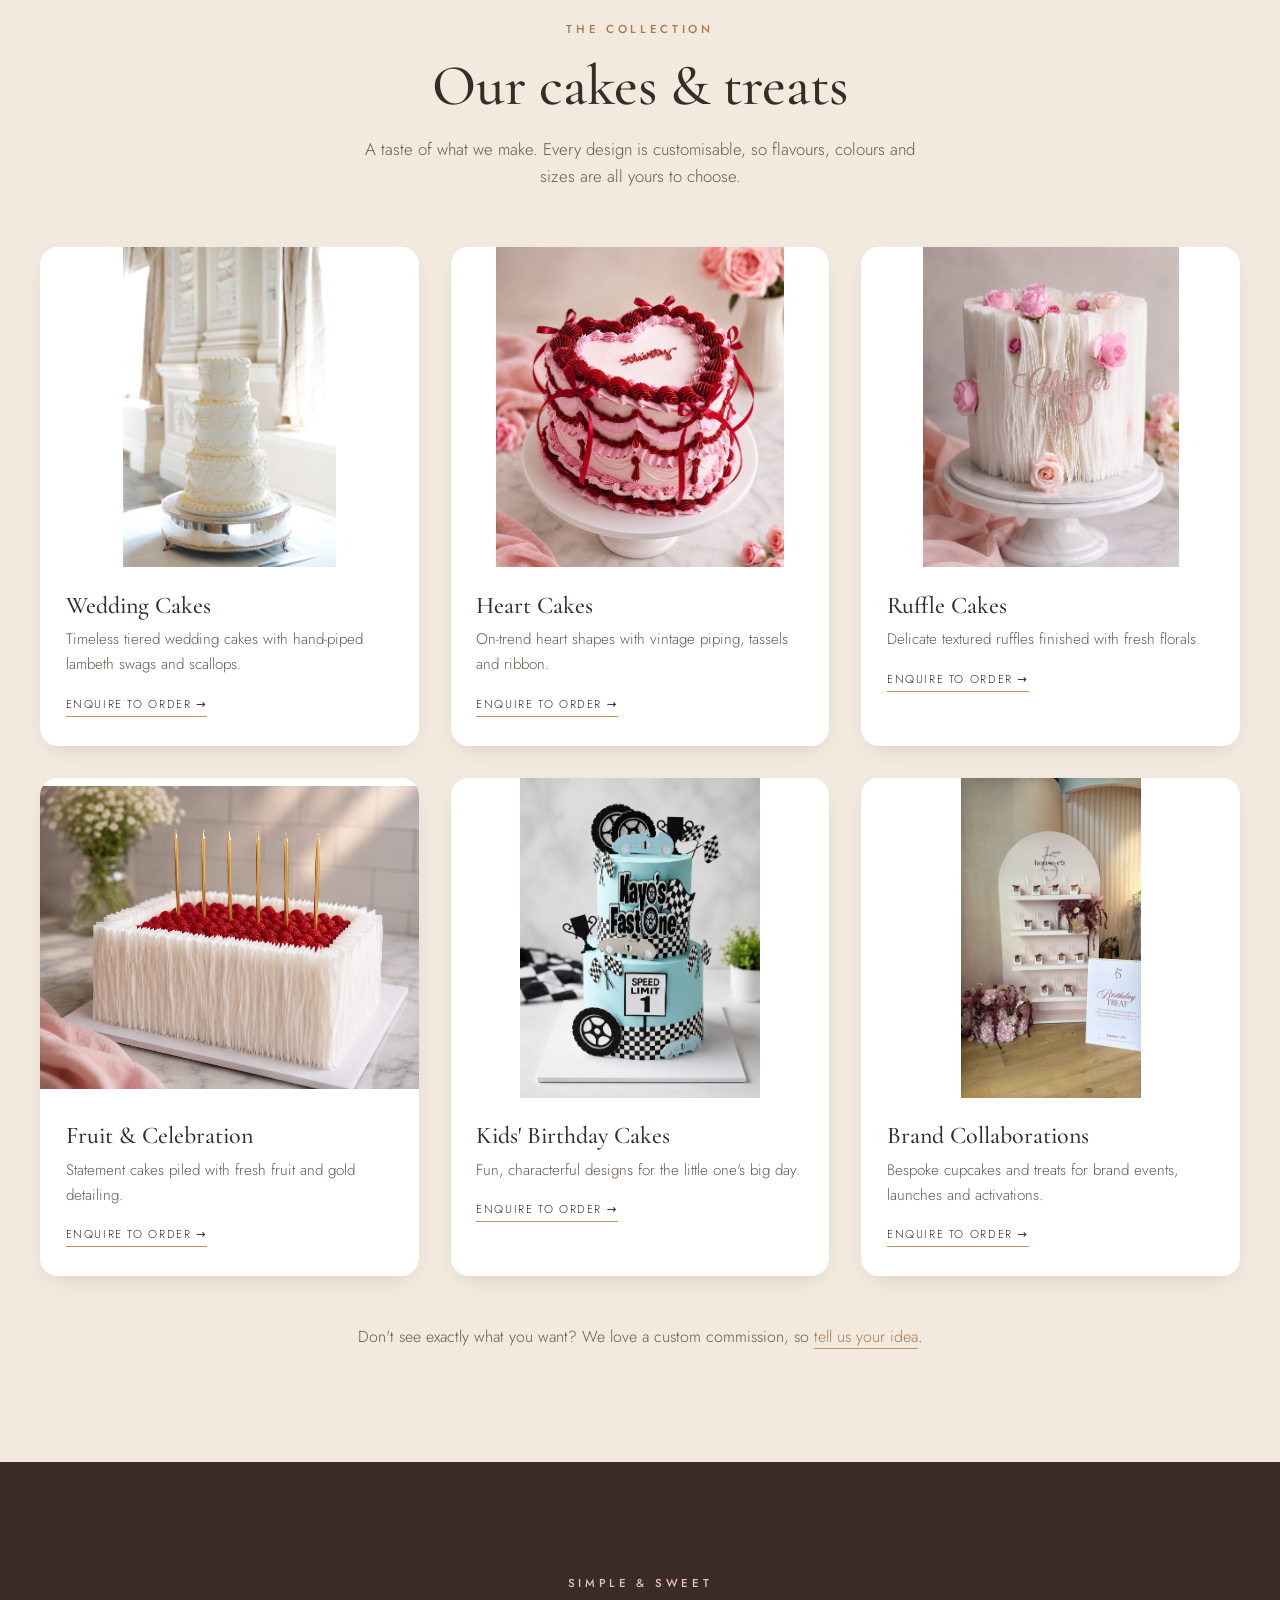
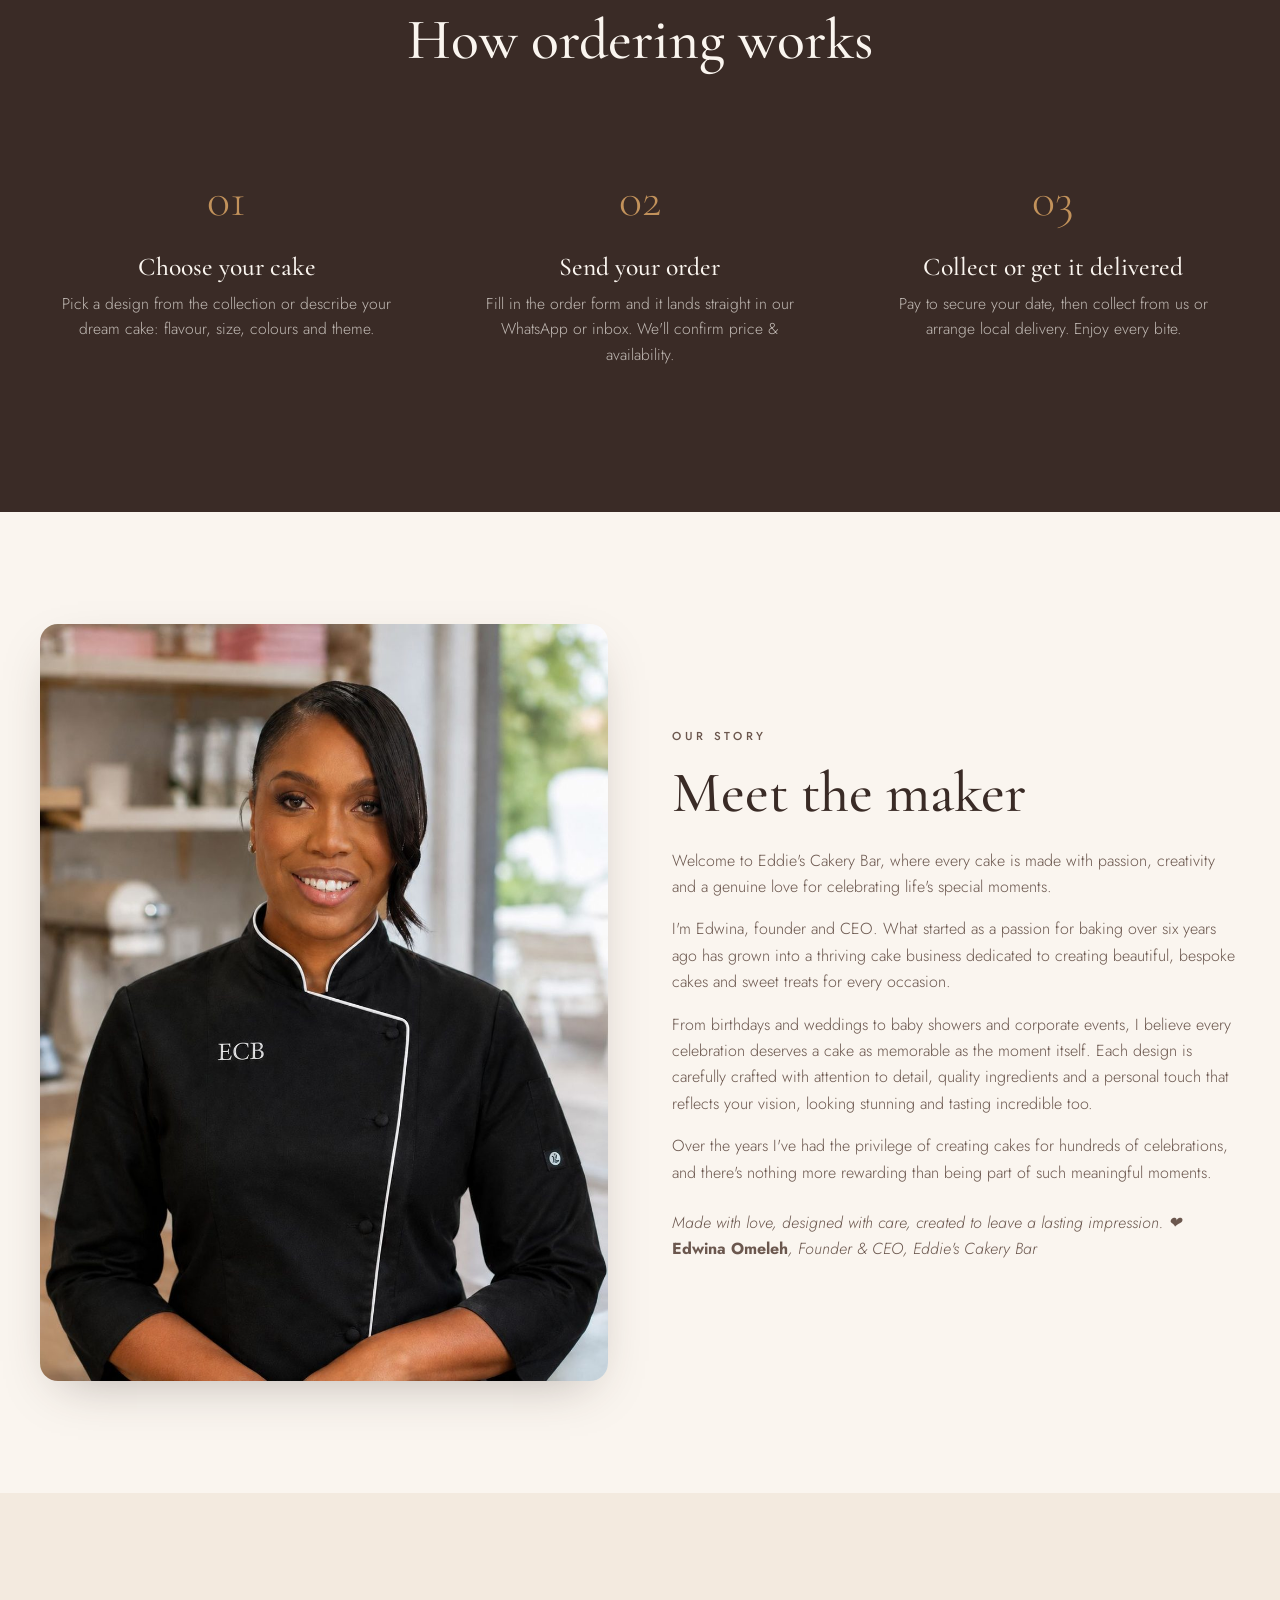
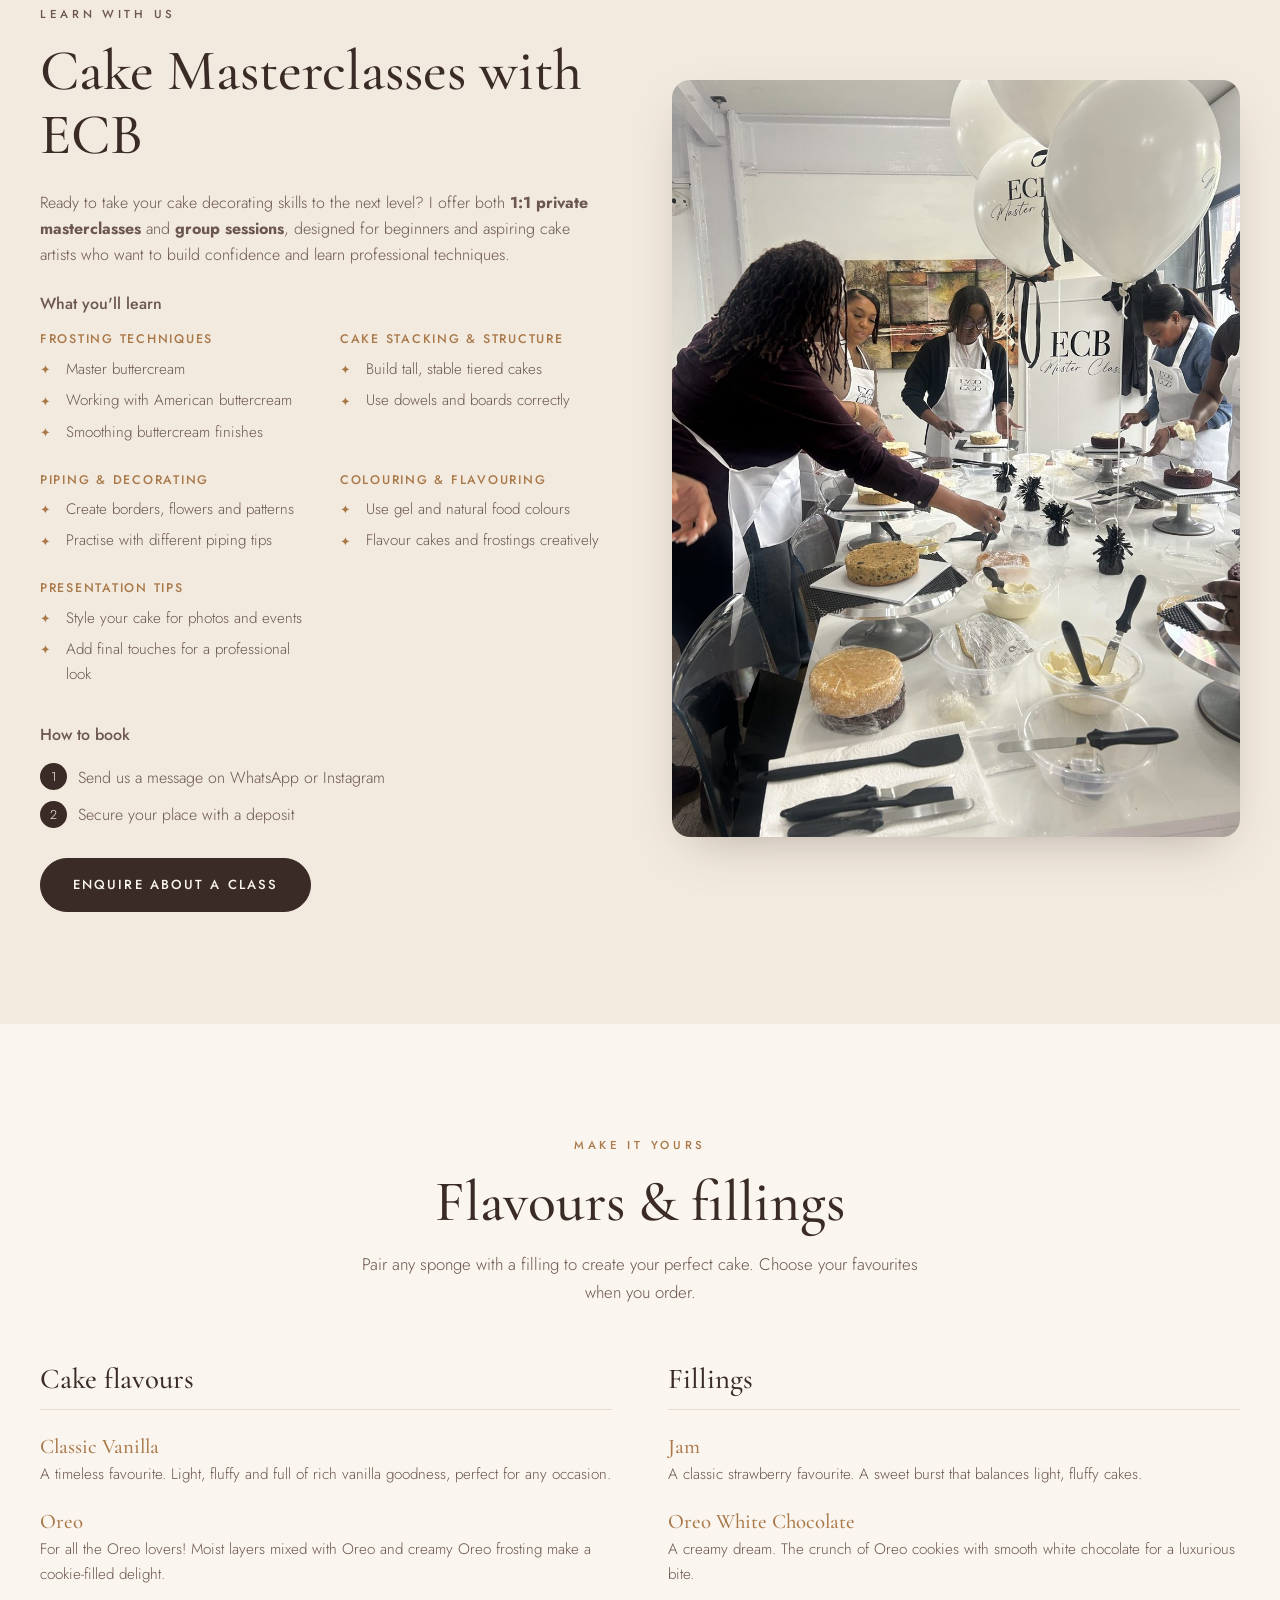
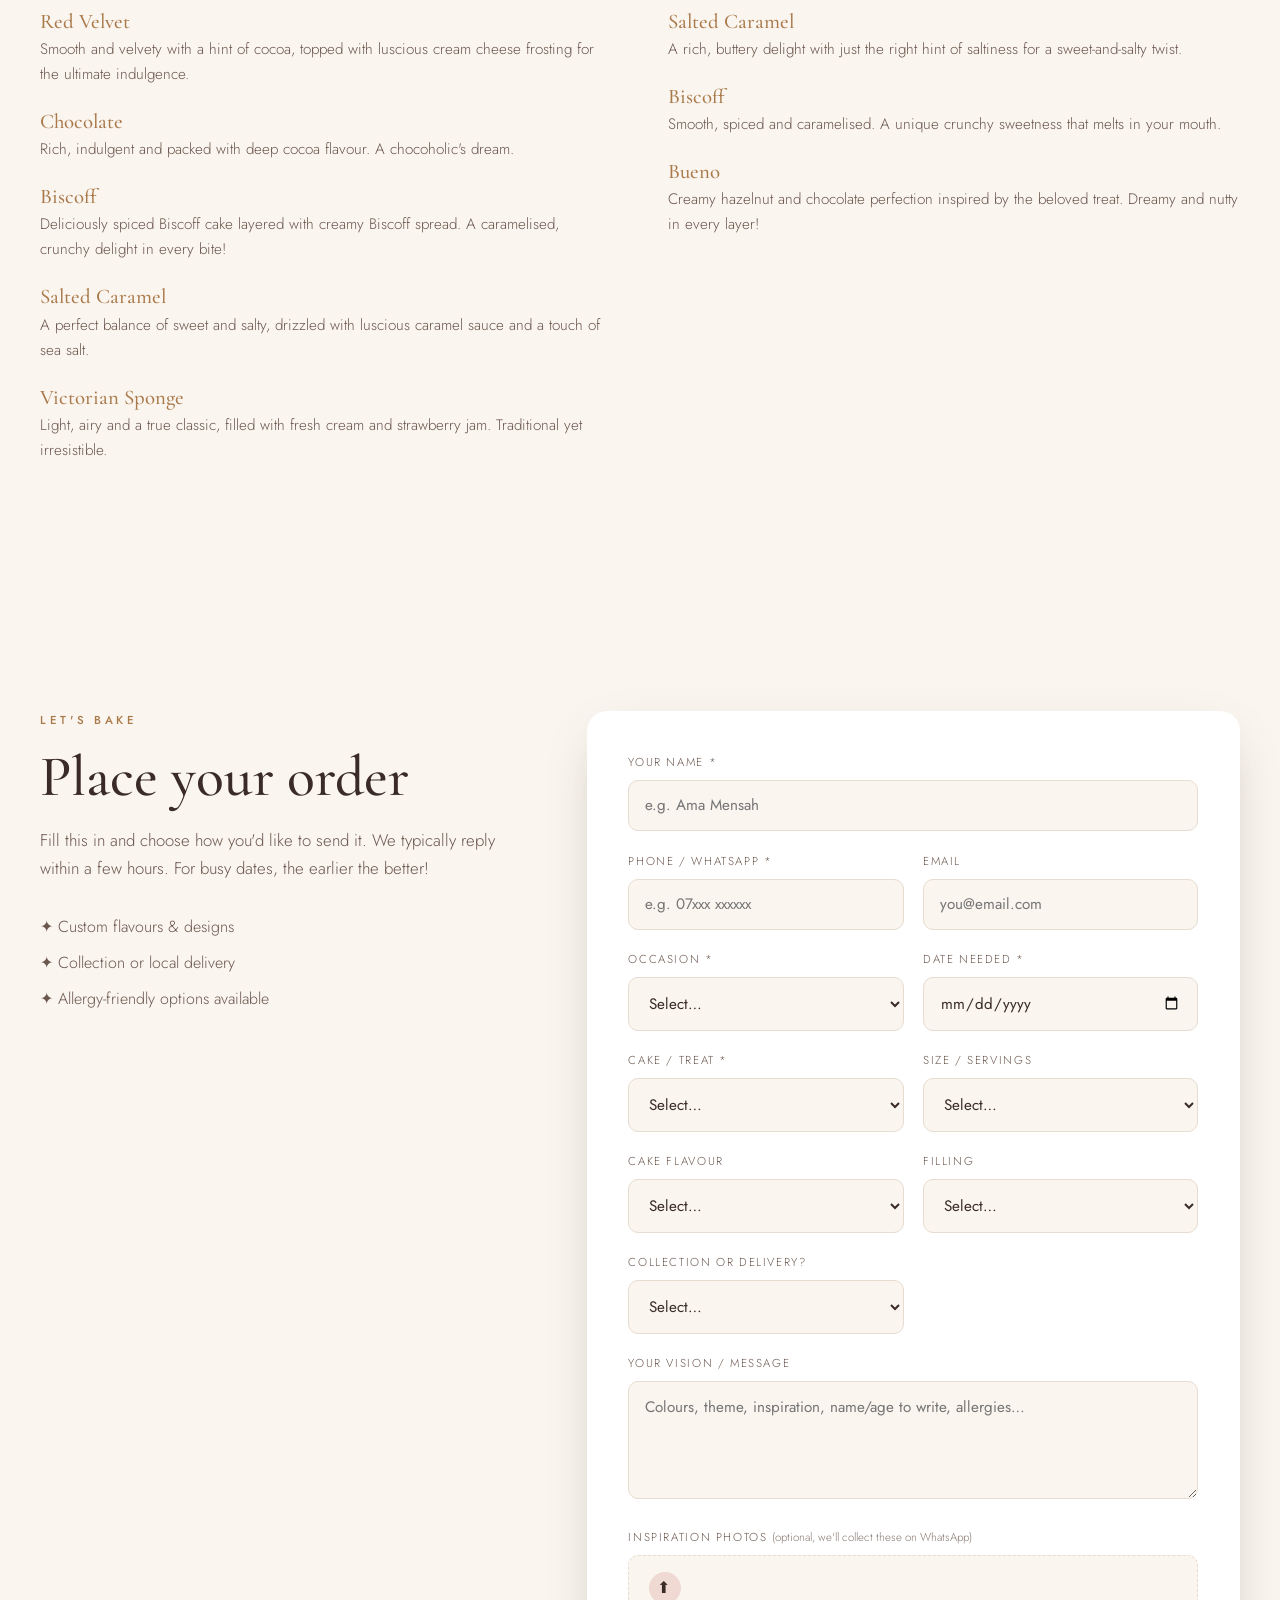
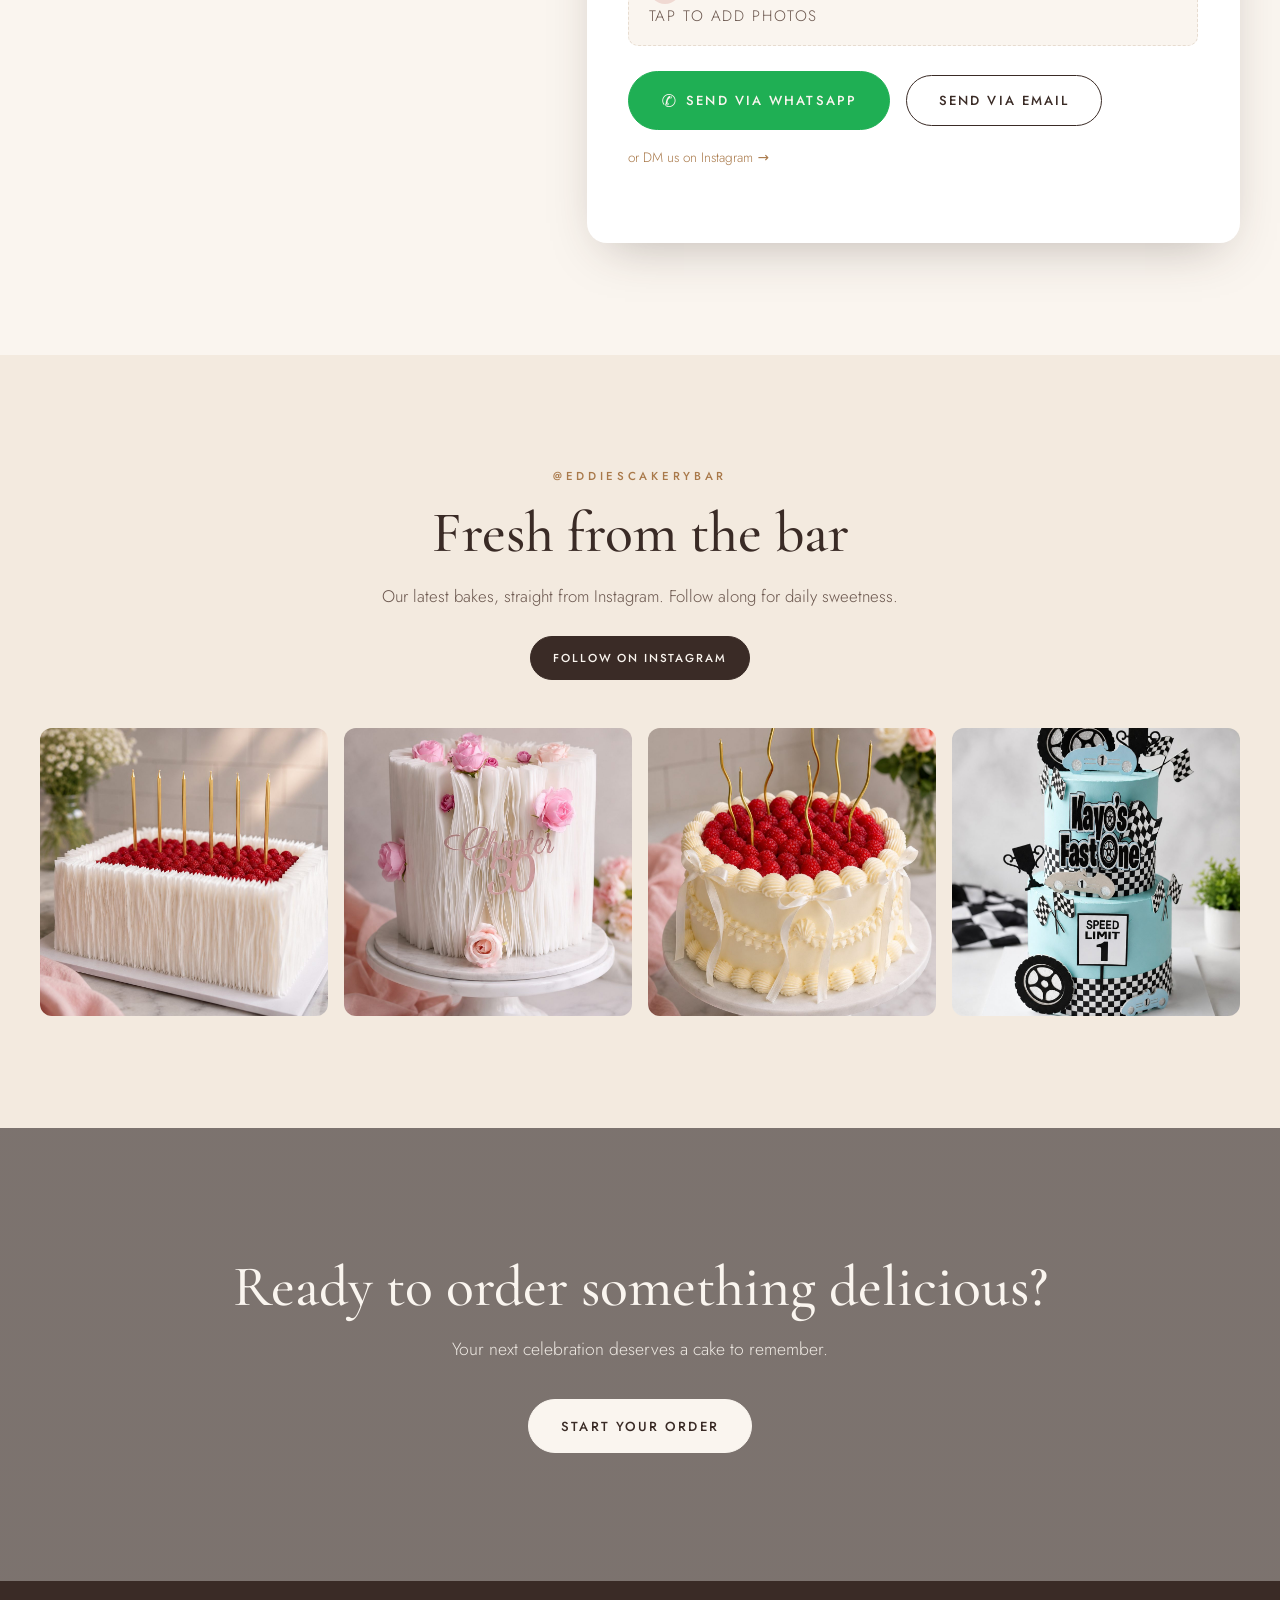
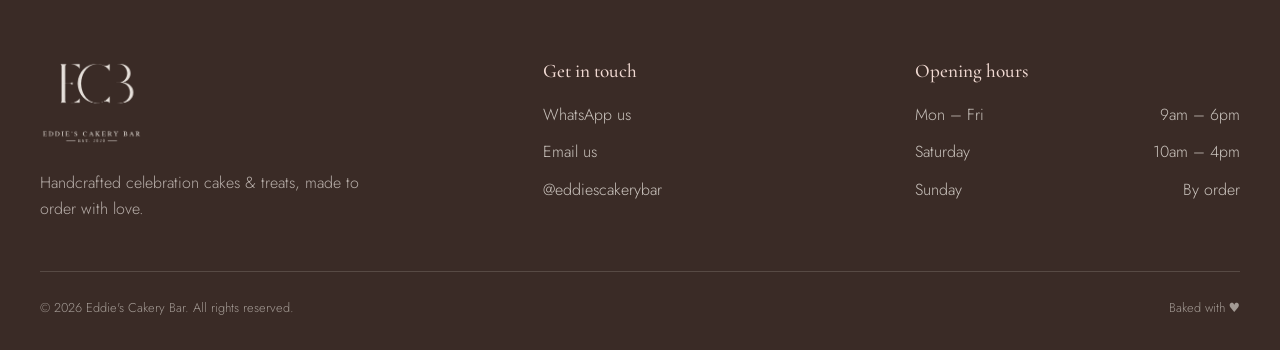
==== commit d2818460: "Remove reviews section until connected to real Google reviews Co-Authored-By: Claude Opus 4.8 <norep" ====
--- a/index.html
+++ b/index.html
@@ -43,7 +43,6 @@
         <a href="#flavours">Flavours</a>
         <a href="#order">Order</a>
         <a href="#masterclass">Classes</a>
-        <a href="#reviews">Reviews</a>
         <a href="#instagram">Gallery</a>
         <a href="#contact">Contact</a>
       </nav>
@@ -389,37 +388,9 @@
     </div>
   </section>
 
-  <!-- ============ REVIEWS ============ -->
-  <section class="reviews" id="reviews">
-    <div class="reviews__head reveal">
-      <p class="section-eyebrow">Kind words</p>
-      <h2 class="section-title">What our customers say</h2>
-      <div class="reviews__summary">
-        <span class="stars" id="avgStars">★★★★★</span>
-        <span id="avgText">5.0 · loved by our customers</span>
-      </div>
-      <div class="reviews__google" id="googleBadge">
-        <img src="https://upload.wikimedia.org/wikipedia/commons/c/c1/Google_%22G%22_logo.svg" alt="Google" />
-        <span>Reviews from Google</span>
-      </div>
-    </div>
-
-    <!-- Live Google reviews widget mounts here when configured (see script.js CONFIG.google) -->
-    <div class="reviews__widget" id="googleReviews"></div>
-
-    <!-- Fallback: curated reviews (shown until the Google widget is set up) -->
-    <div class="reviews__grid" id="reviewsGrid">
-      <!-- review cards injected by script.js -->
-    </div>
-
-    <div class="reviews__cta reveal">
-      <a class="btn btn--google" id="leaveGoogleReview" href="#" target="_blank" rel="noopener">
-        <img src="https://upload.wikimedia.org/wikipedia/commons/c/c1/Google_%22G%22_logo.svg" alt="" />
-        Review us on Google
-      </a>
-      <a class="reviews__seeall" id="seeAllGoogle" href="#" target="_blank" rel="noopener">See all reviews on Google →</a>
-    </div>
-  </section>
+  <!-- ============ REVIEWS — temporarily removed until connected to real Google reviews.
+       To re-enable: restore this section + the "Reviews" nav link, then set
+       CONFIG.google.featurableWidgetId and placeId in script.js (see README). ============ -->
 
   <!-- ============ INSTAGRAM FEED ============ -->
   <section class="insta" id="instagram">
--- a/styles.css
+++ b/styles.css
@@ -257,8 +257,15 @@
   transition: transform 0.4s ease, box-shadow 0.4s ease;
 }
 .cake-card:hover { transform: translateY(-8px); box-shadow: var(--shadow); }
-.cake-card__img { height: 260px; background-size: cover; background-position: center; }
-.cake-card__video { height: 260px; width: 100%; object-fit: cover; display: block; }
+/* contain (not cover) so the full cake is always visible, never cropped */
+.cake-card__img {
+  height: 320px;
+  background-size: contain;
+  background-repeat: no-repeat;
+  background-position: center;
+  background-color: var(--white);
+}
+.cake-card__video { height: 320px; width: 100%; object-fit: contain; background: var(--white); display: block; }
 .cake-card__body { padding: 1.6rem 1.6rem 1.8rem; }
 .cake-card__name { font-size: 1.5rem; }
 .cake-card__desc { color: var(--cocoa-soft); font-size: 0.95rem; margin: 0.5rem 0 1.1rem; }
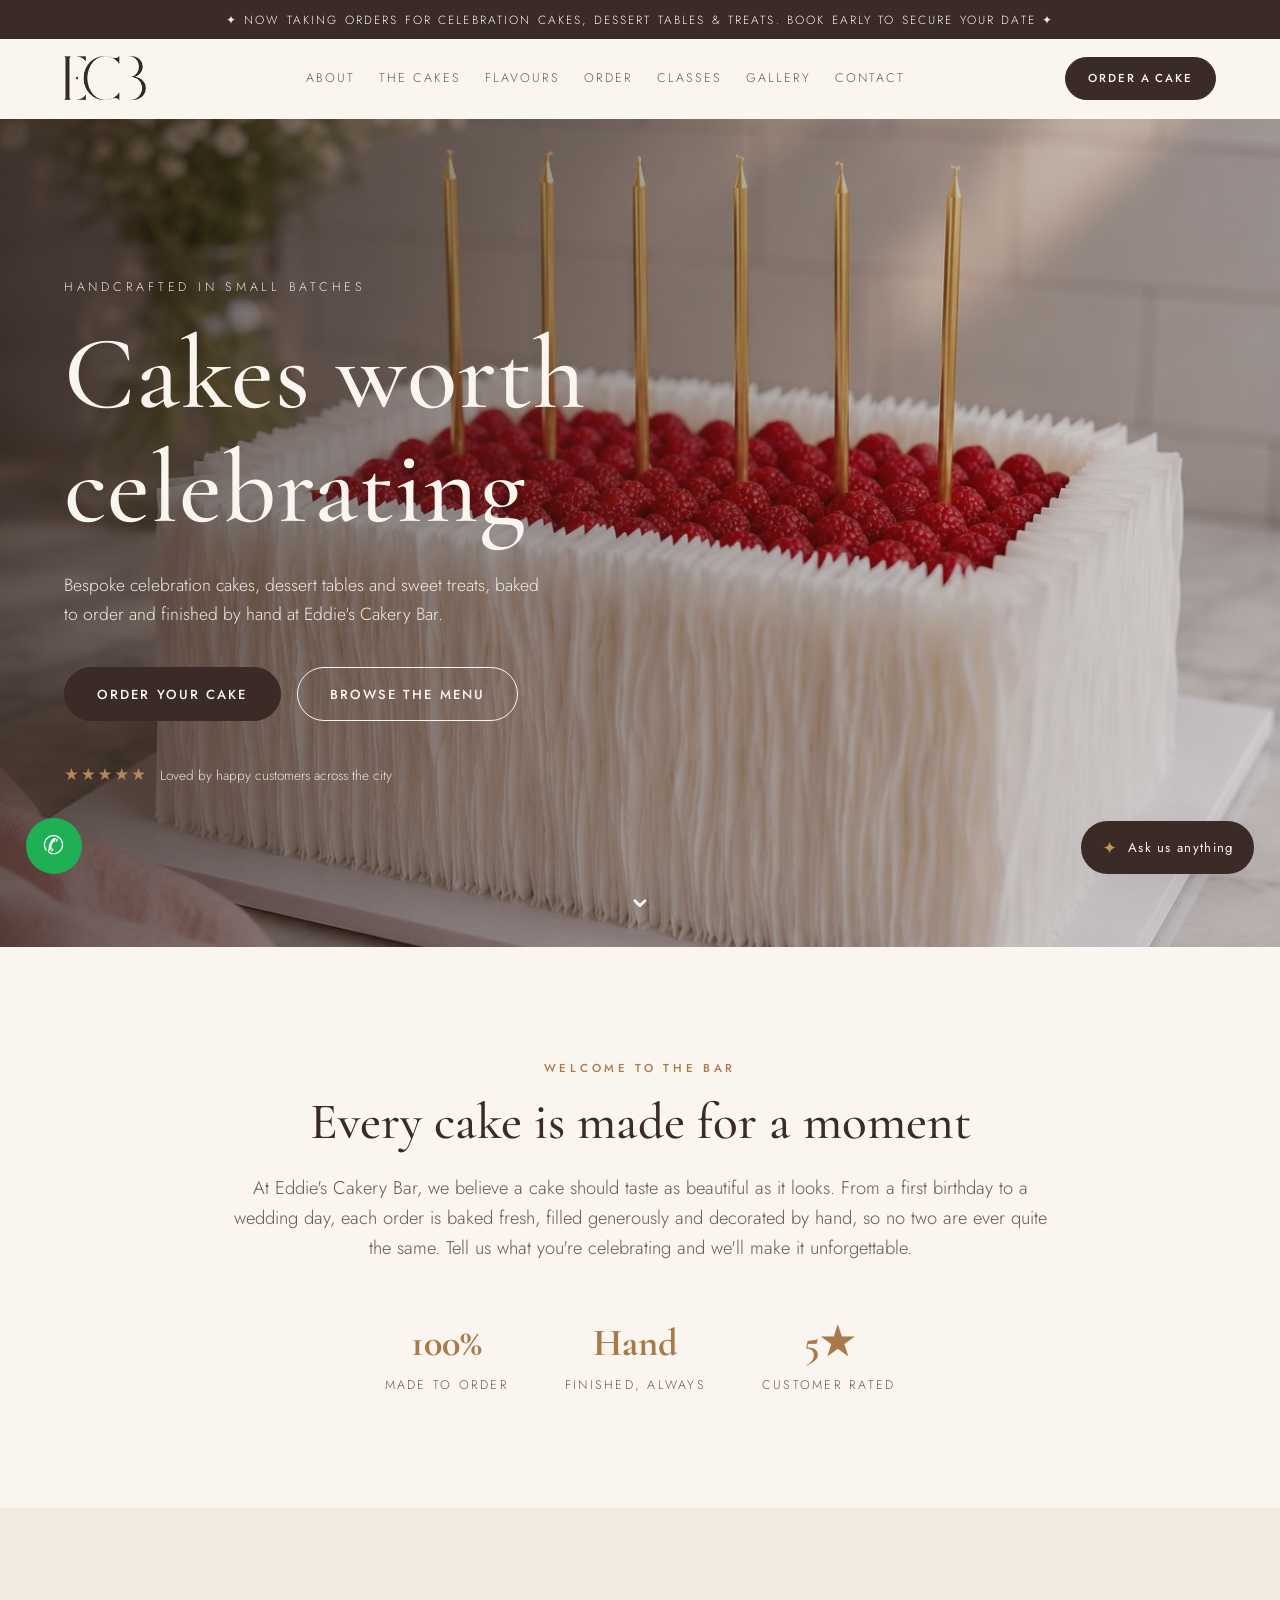
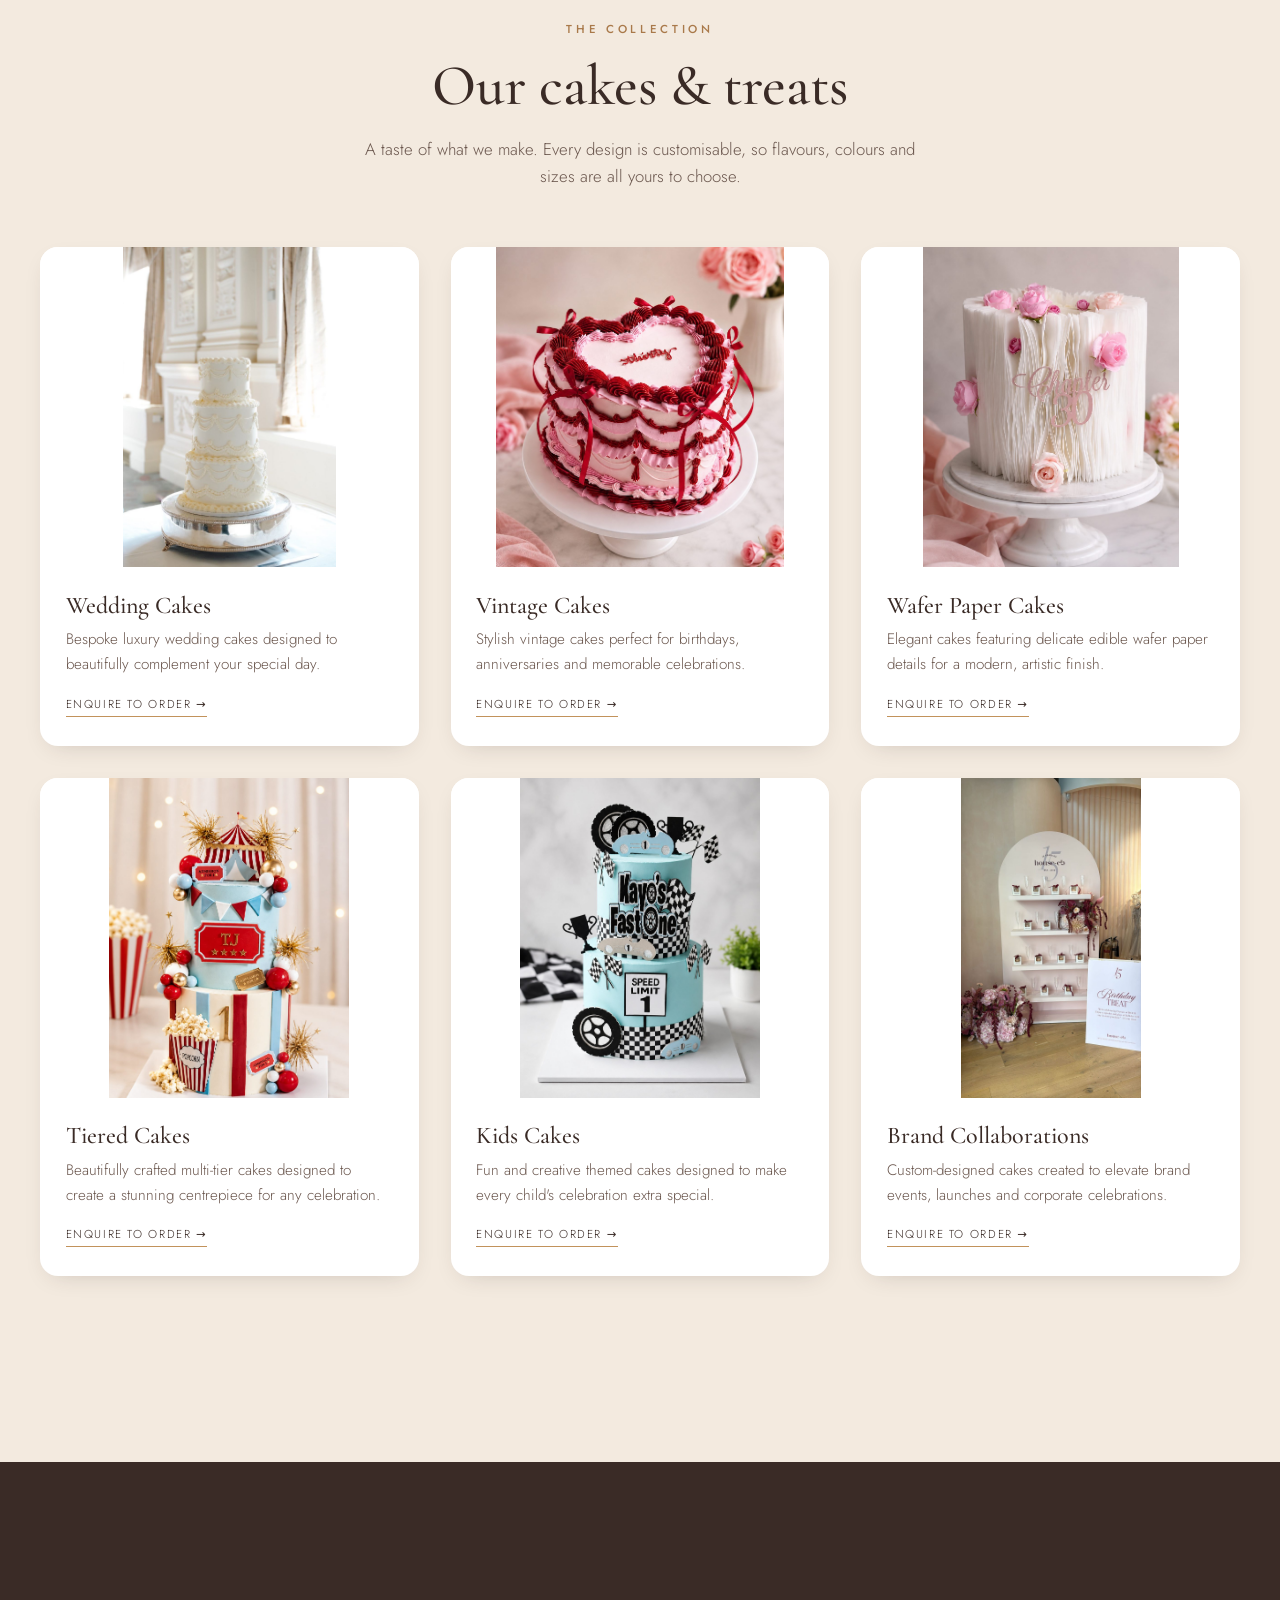
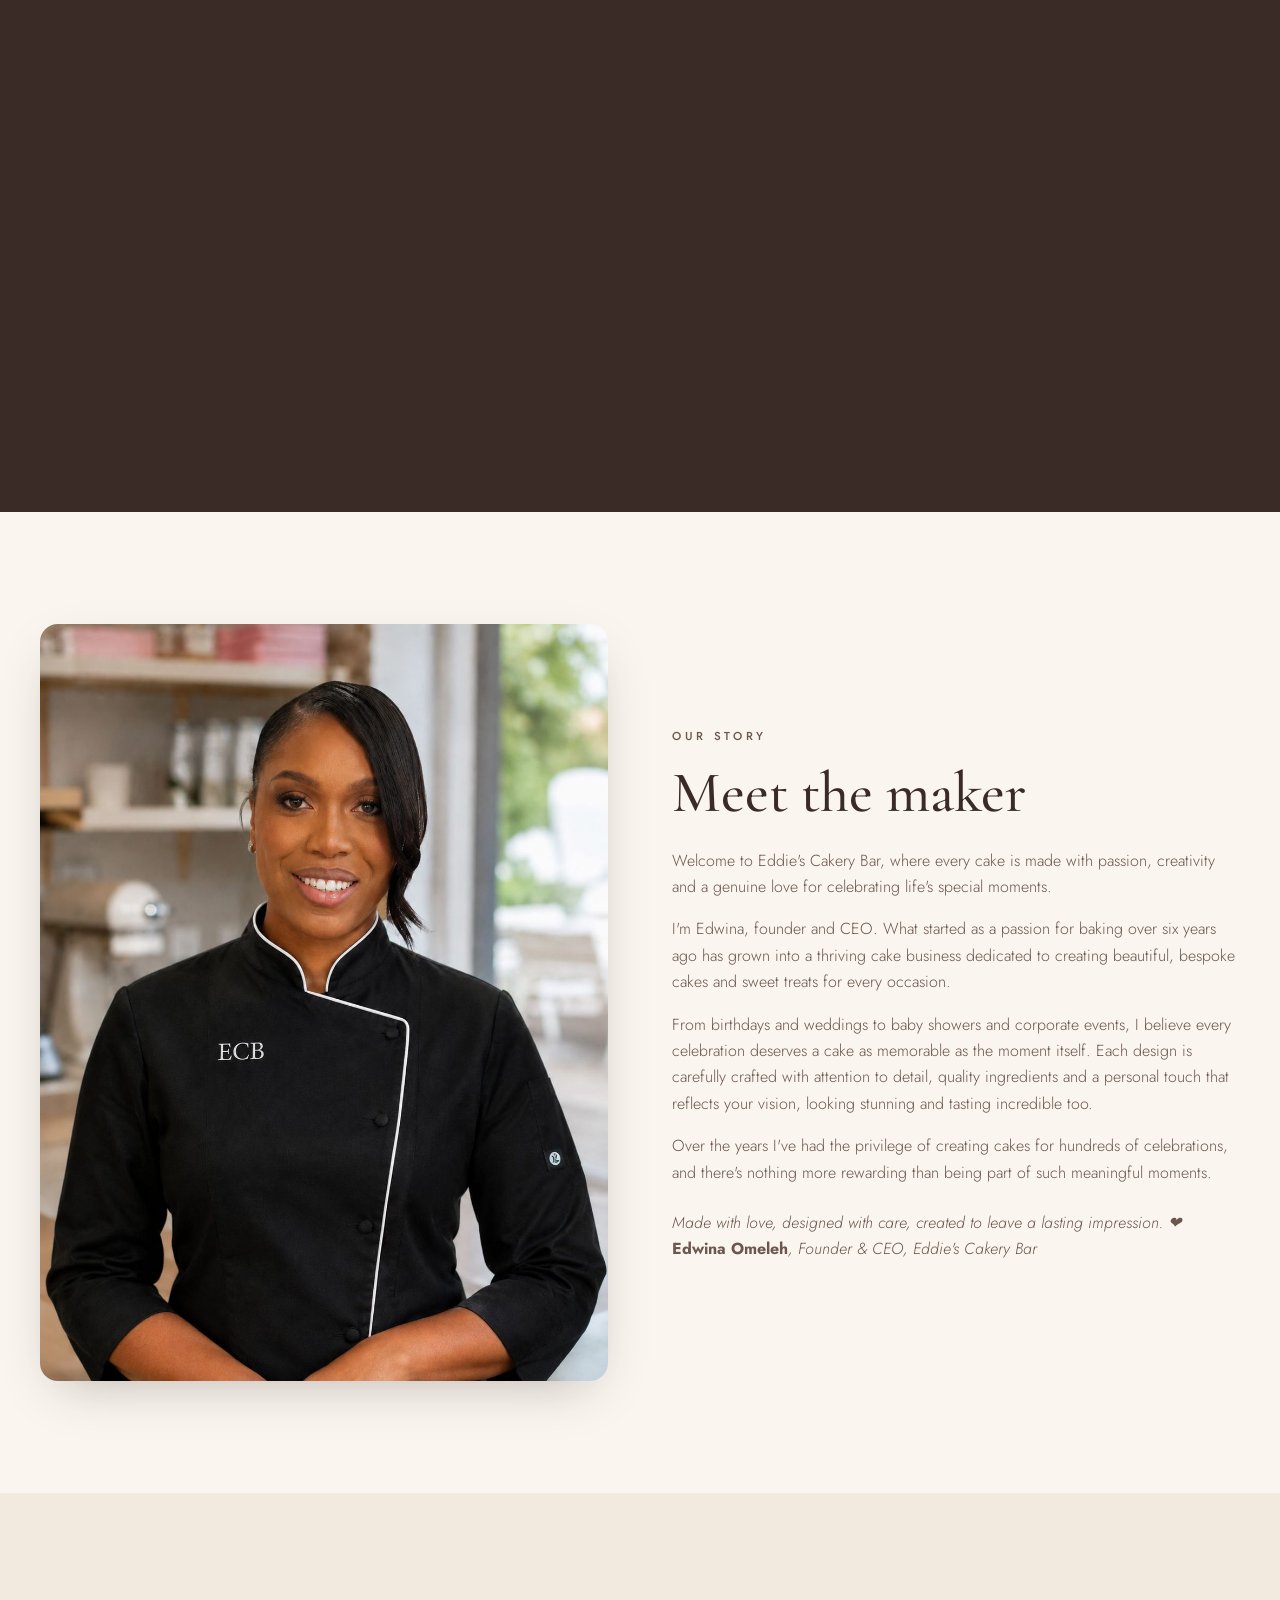
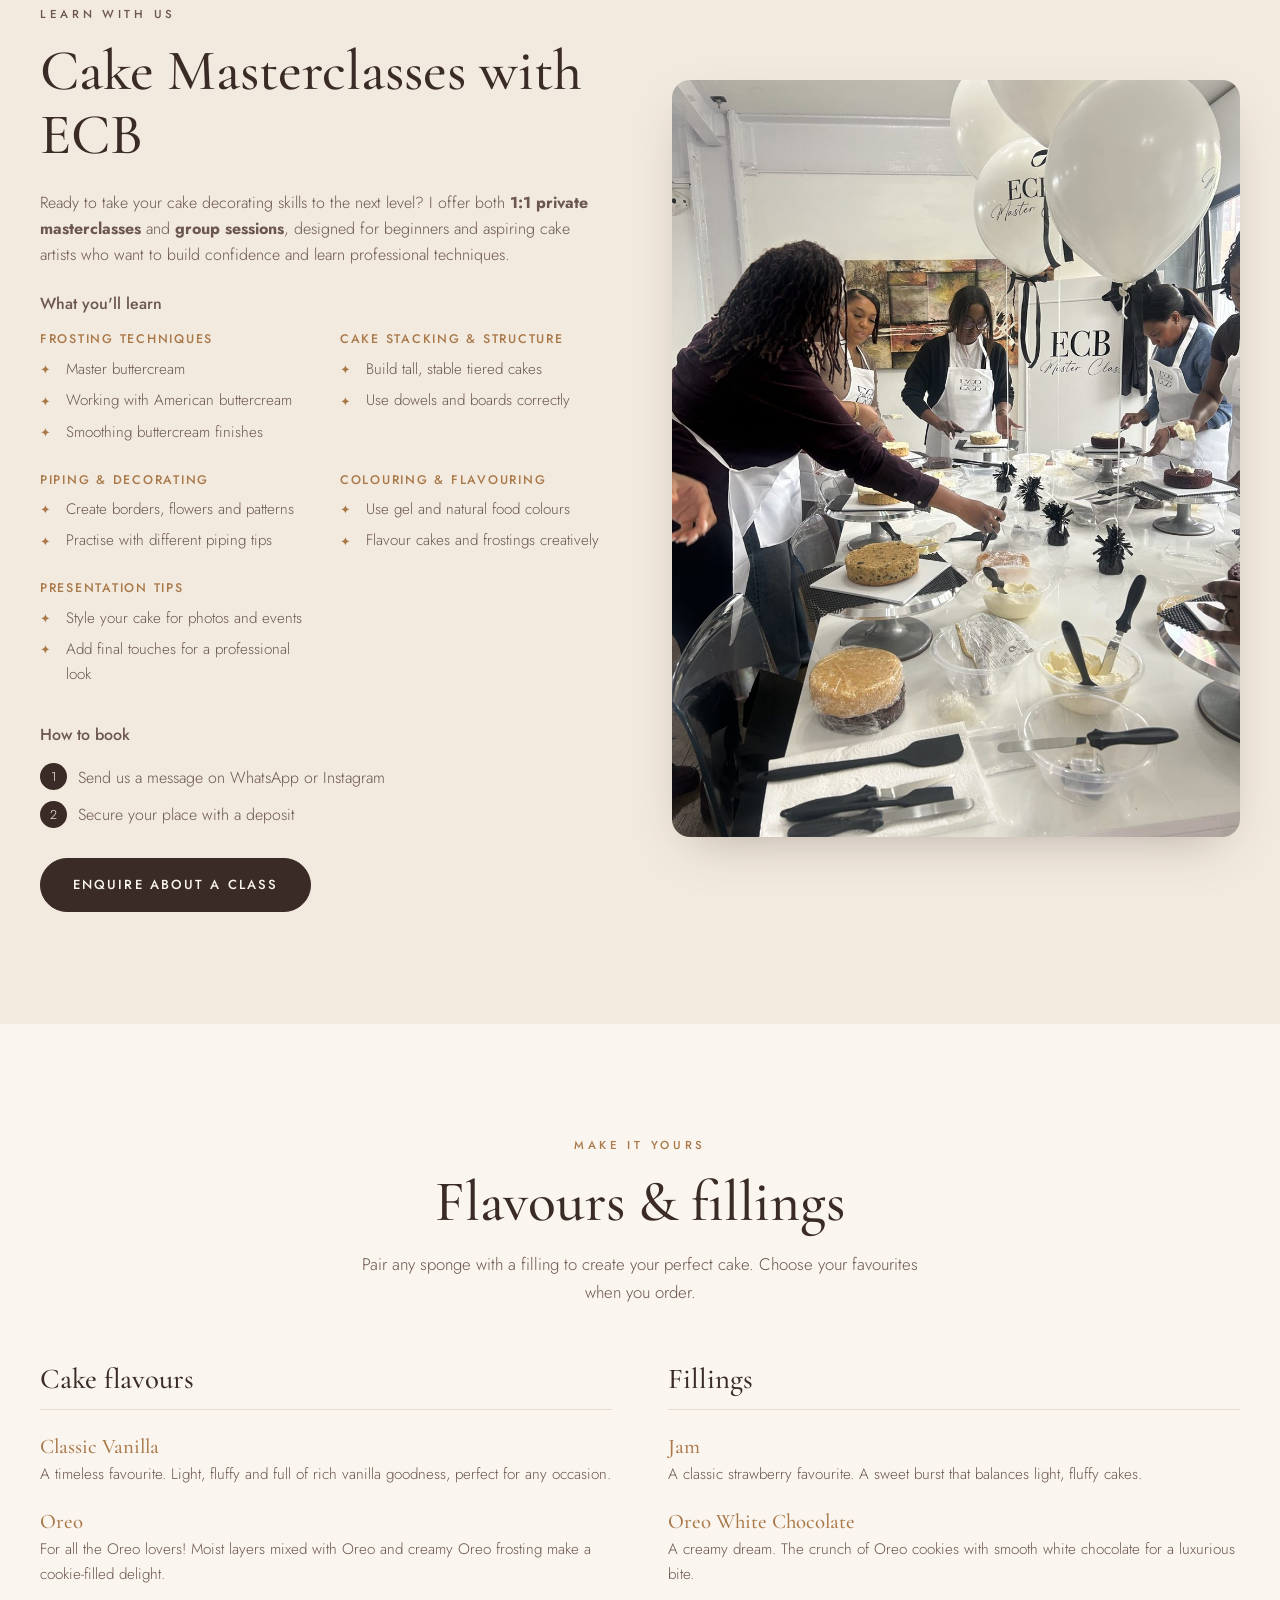
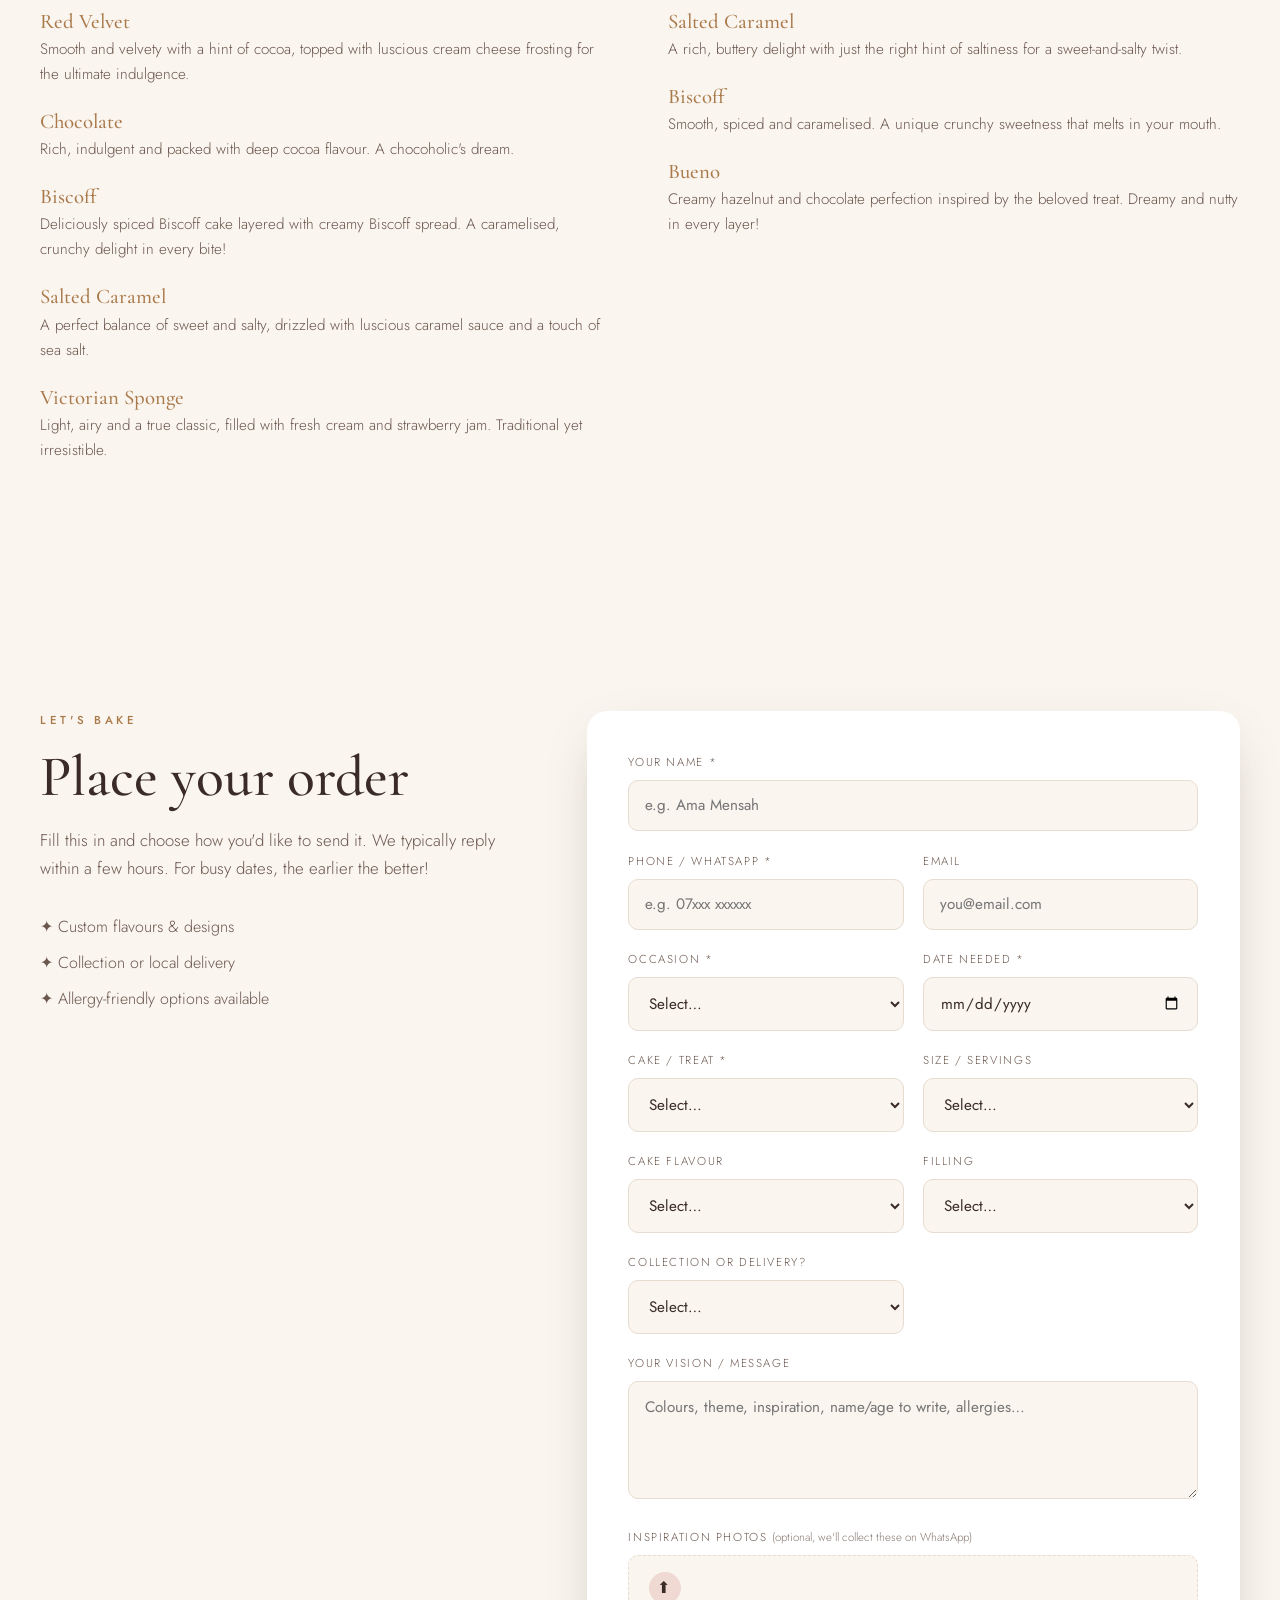
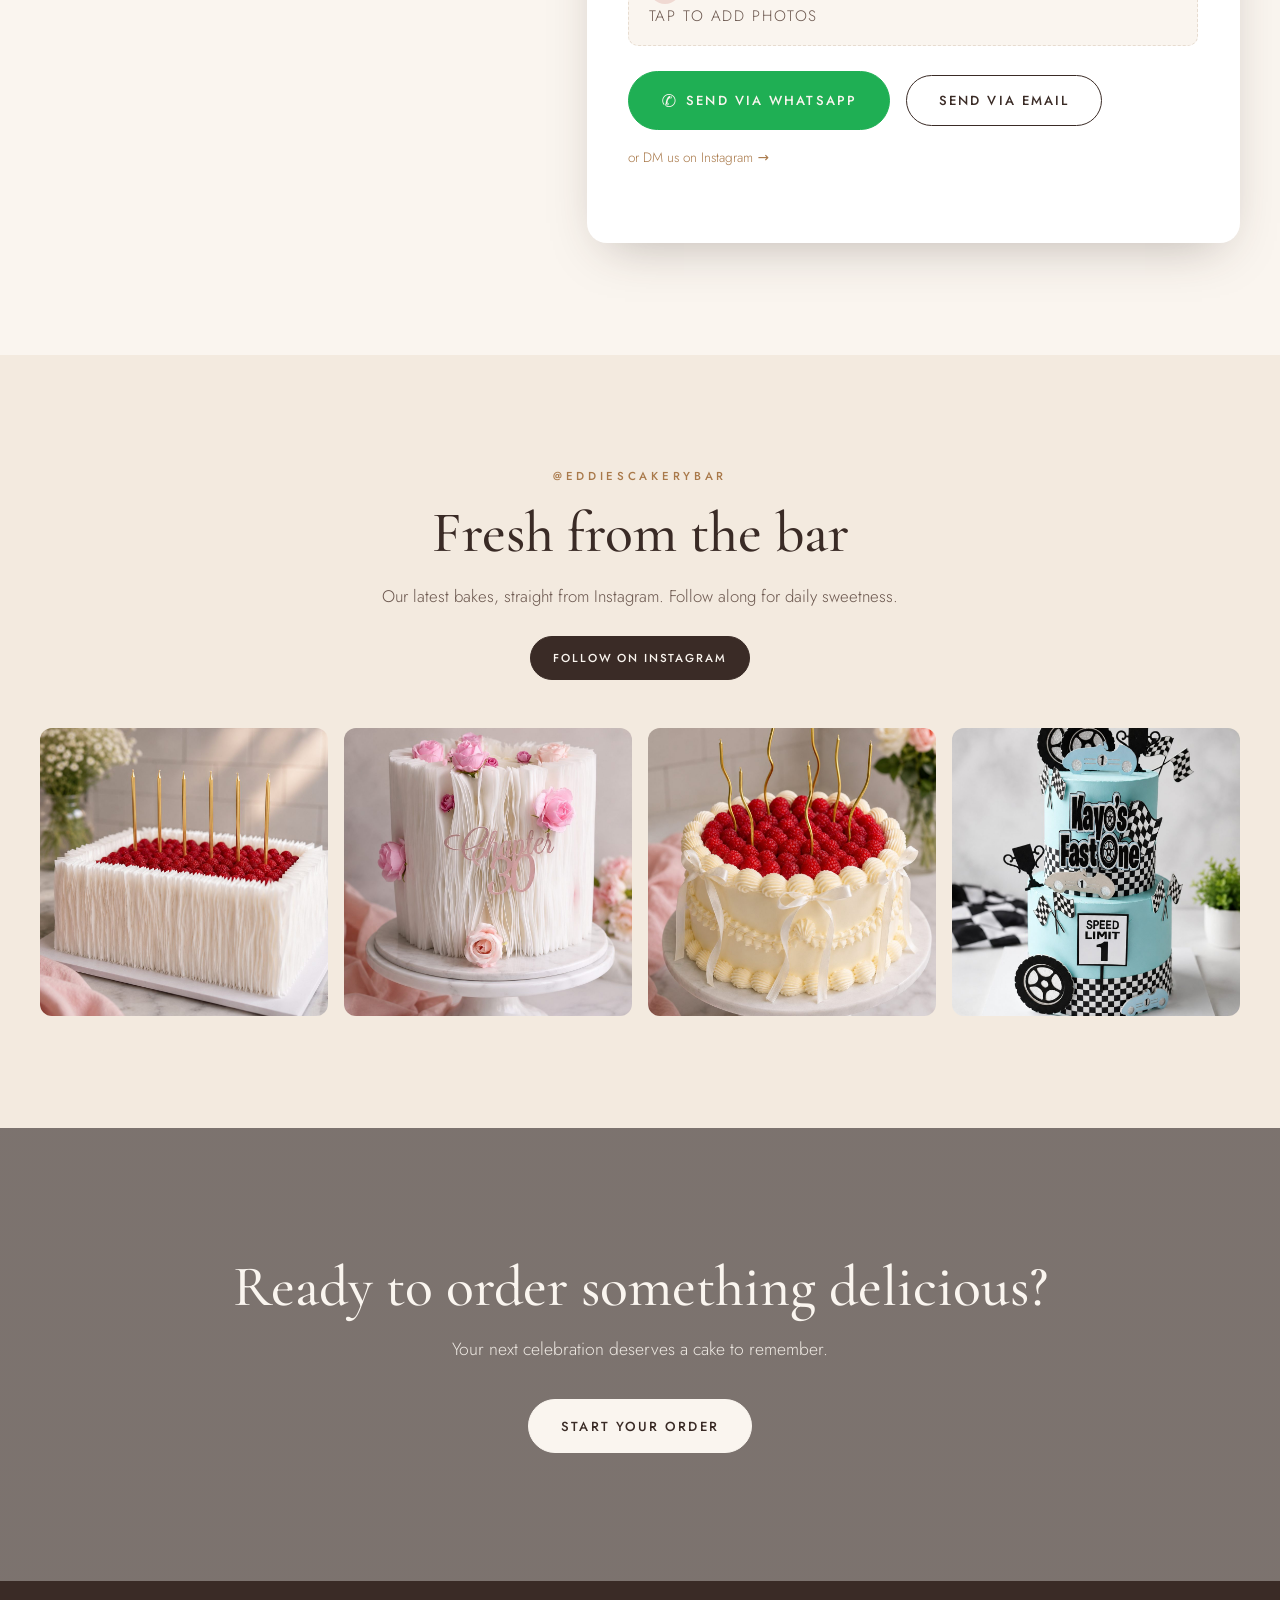
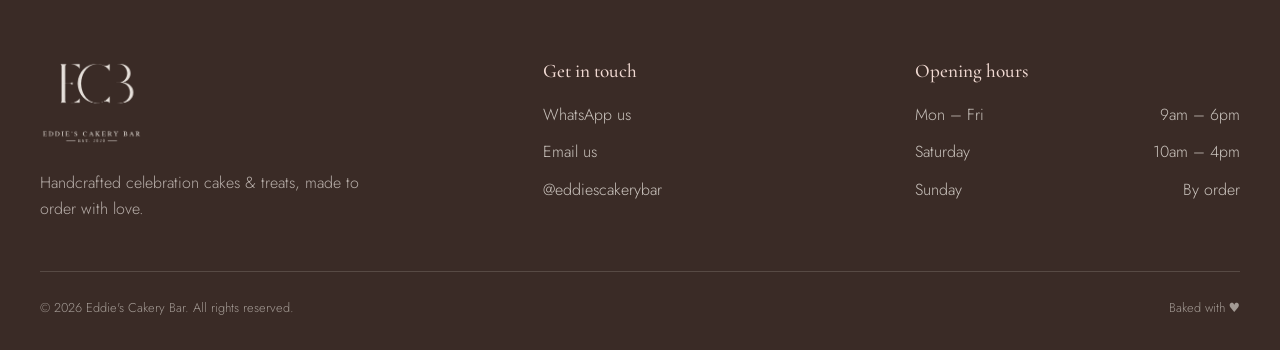
==== commit df475a4f: "Add back-to-top button Co-Authored-By: Claude Opus 4.8 <noreply@anthropic.com>" ====
--- a/index.html
+++ b/index.html
@@ -448,6 +448,9 @@
     </div>
   </footer>
 
+  <!-- ============ BACK TO TOP ============ -->
+  <button class="to-top" id="toTop" aria-label="Back to top">↑</button>
+
   <!-- ============ FLOATING WHATSAPP ============ -->
   <a href="#" class="float-wa" id="floatWa" aria-label="Chat on WhatsApp">✆</a>
 
--- a/styles.css
+++ b/styles.css
@@ -561,6 +561,19 @@
   transition: transform 0.3s;
 }
 .float-wa:hover { transform: scale(1.08); }
+
+/* ---------- back to top ---------- */
+.to-top {
+  position: fixed; bottom: 5.6rem; left: 1.6rem; z-index: 90;
+  width: 48px; height: 48px; border-radius: 50%;
+  background: var(--cocoa); color: var(--cream);
+  border: none; cursor: pointer; font-size: 1.3rem; line-height: 1;
+  box-shadow: var(--shadow);
+  opacity: 0; visibility: hidden; transform: translateY(10px);
+  transition: opacity 0.3s ease, transform 0.3s ease, background 0.3s ease;
+}
+.to-top.show { opacity: 1; visibility: visible; transform: none; }
+.to-top:hover { background: var(--gold-deep); transform: translateY(-2px); }
 
 /* ---------- chat widget ---------- */
 .chat { position: fixed; bottom: 1.6rem; right: 1.6rem; z-index: 95; }
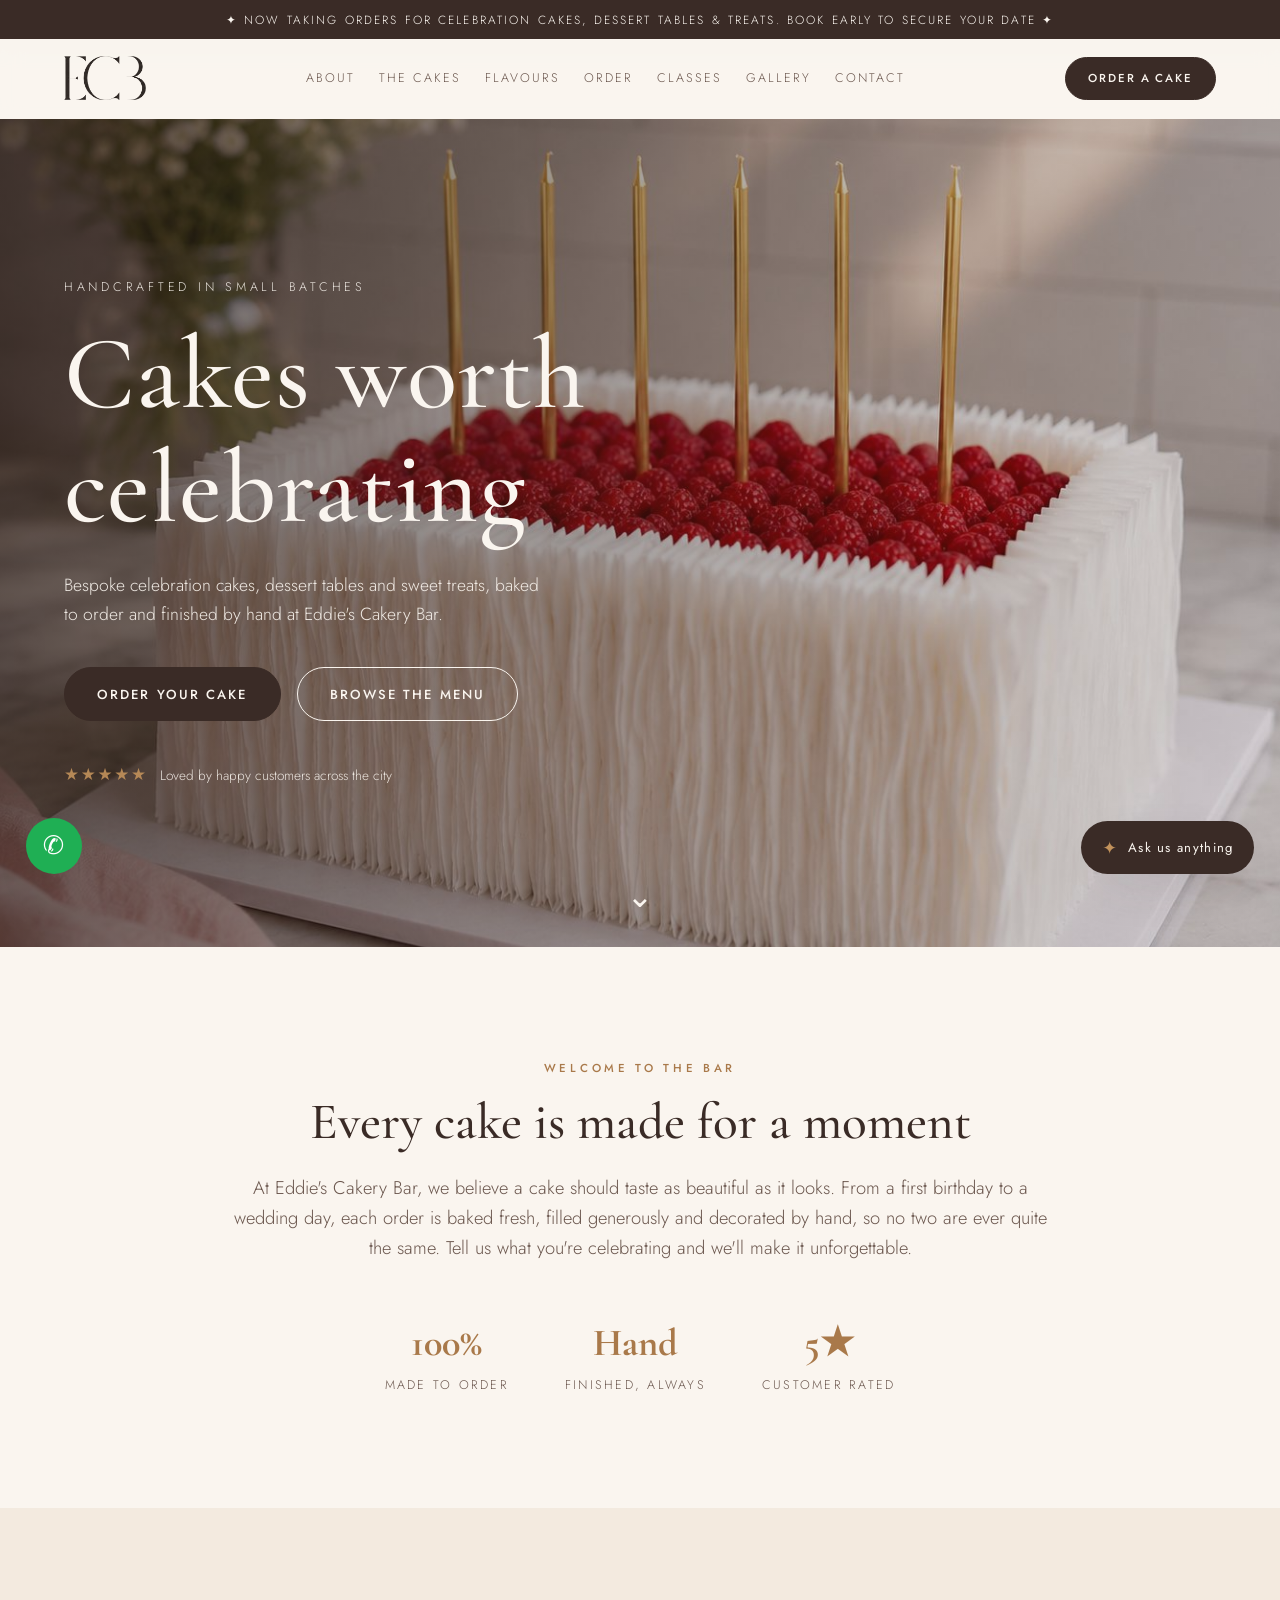
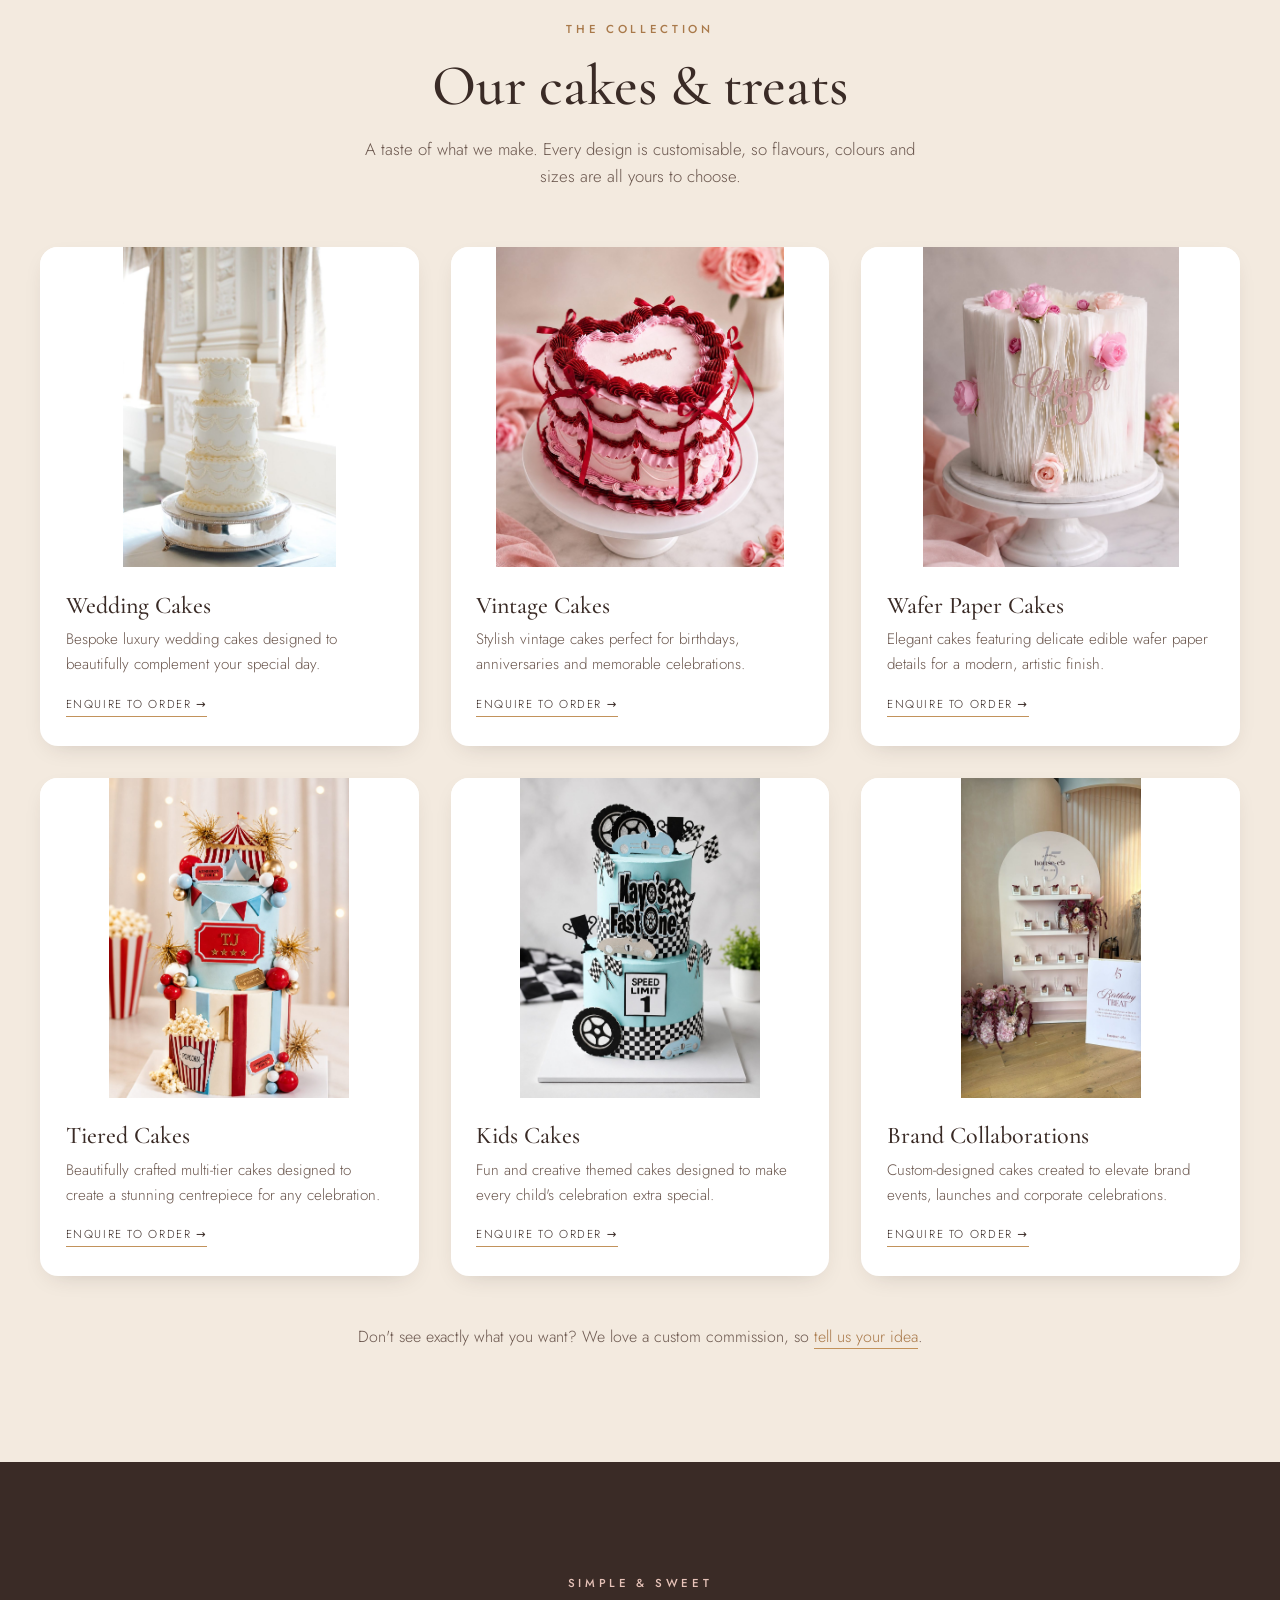
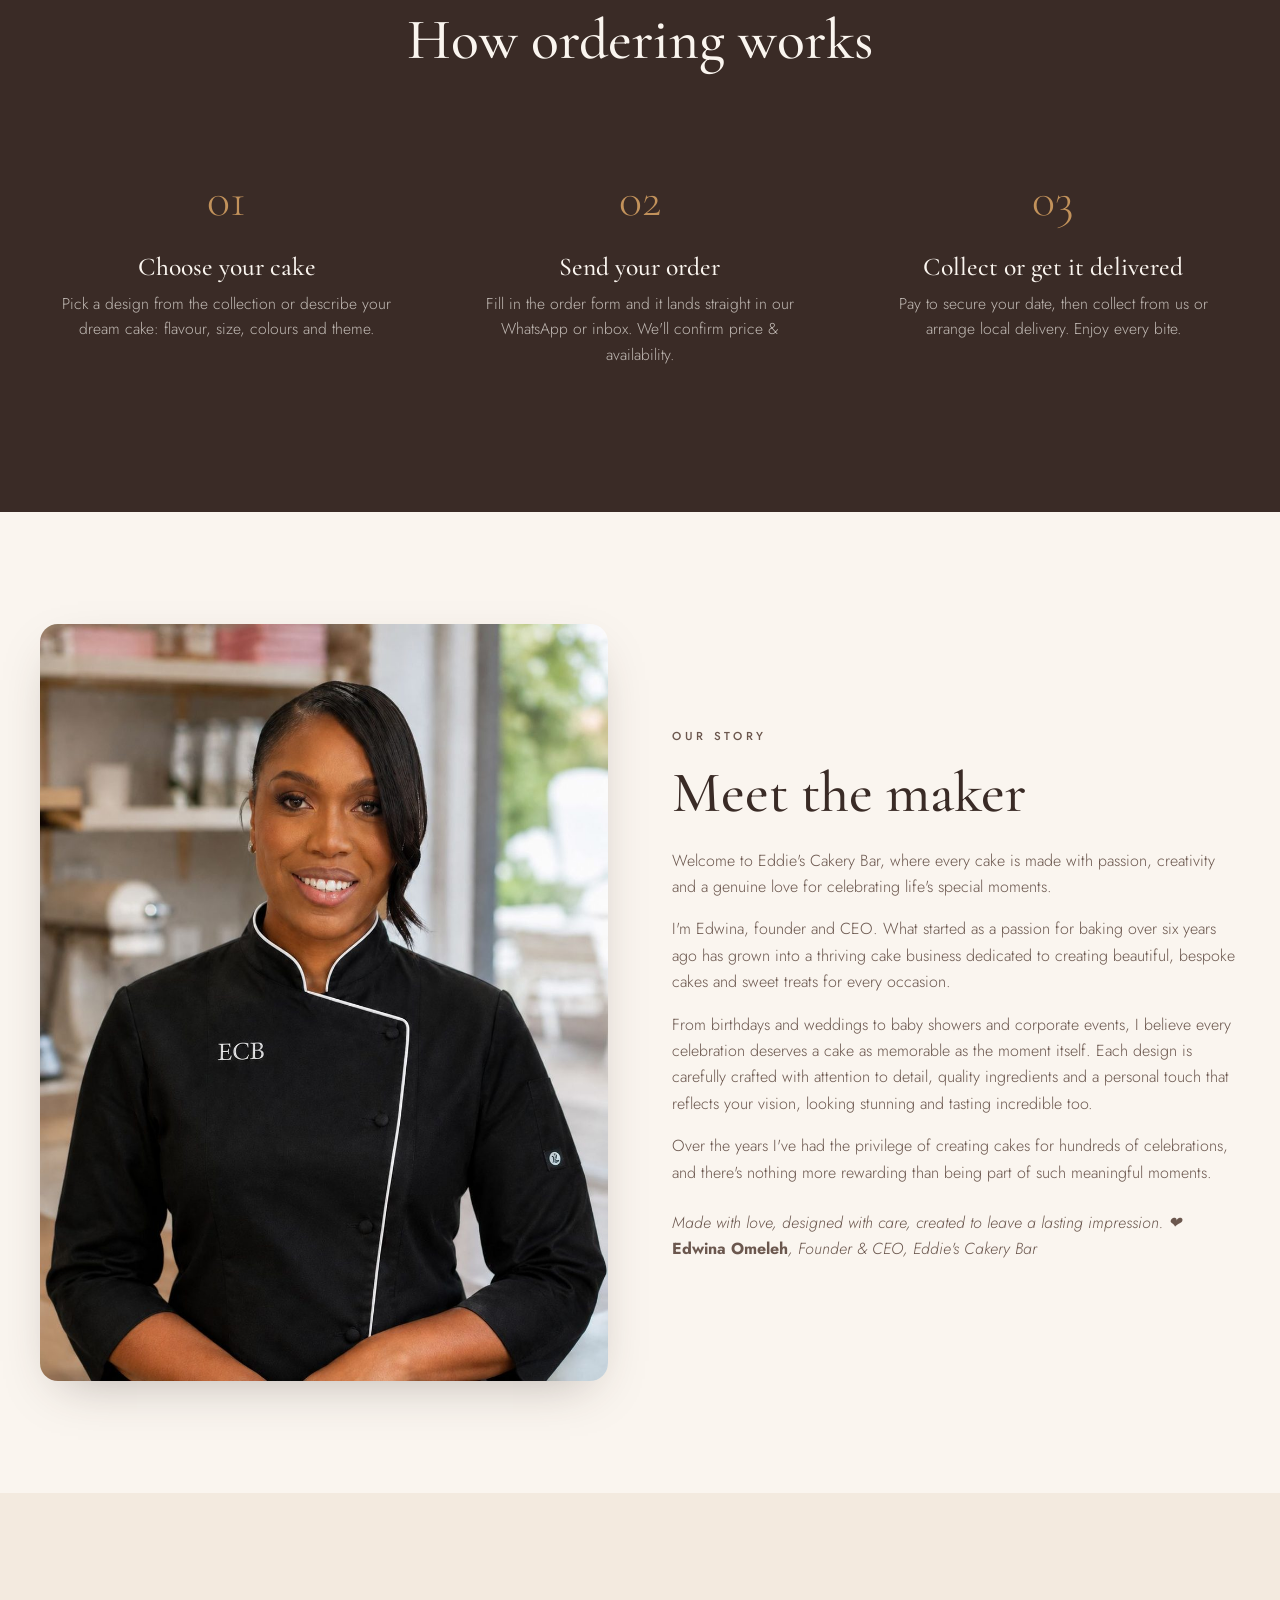
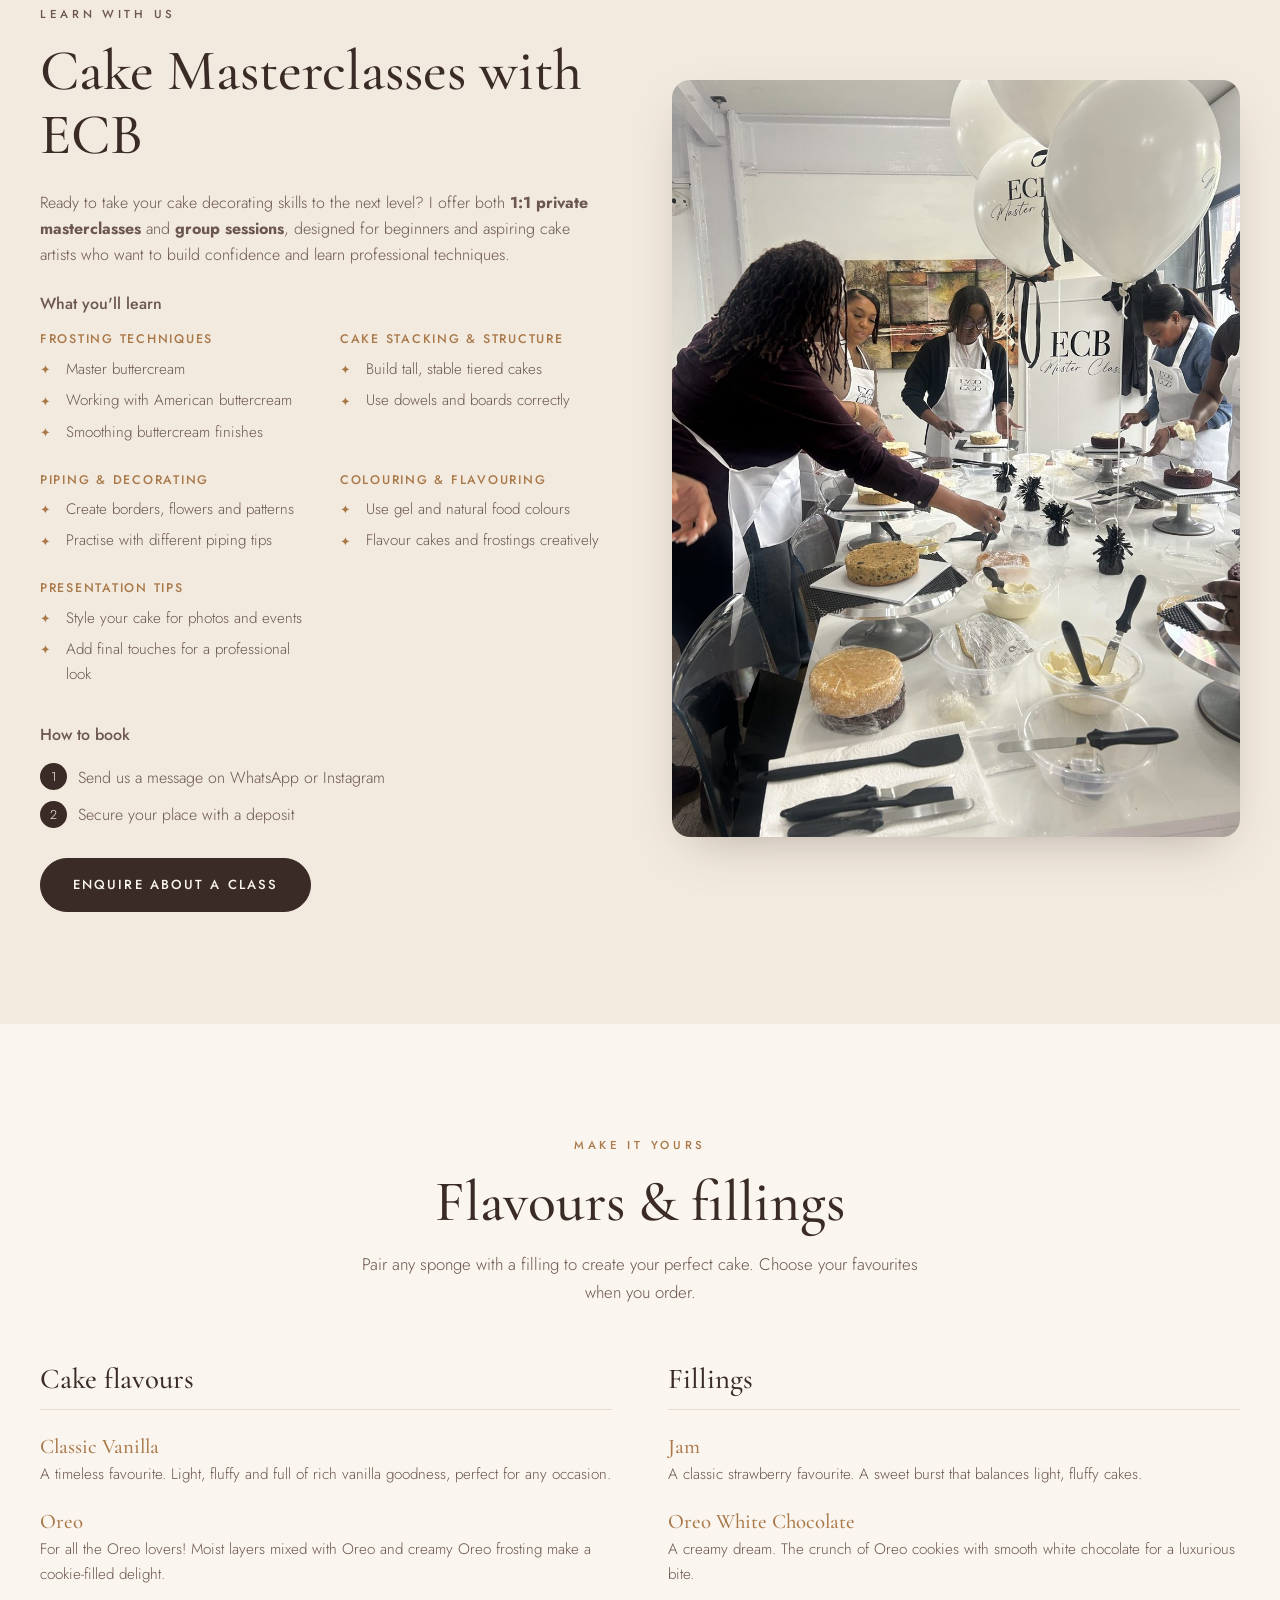
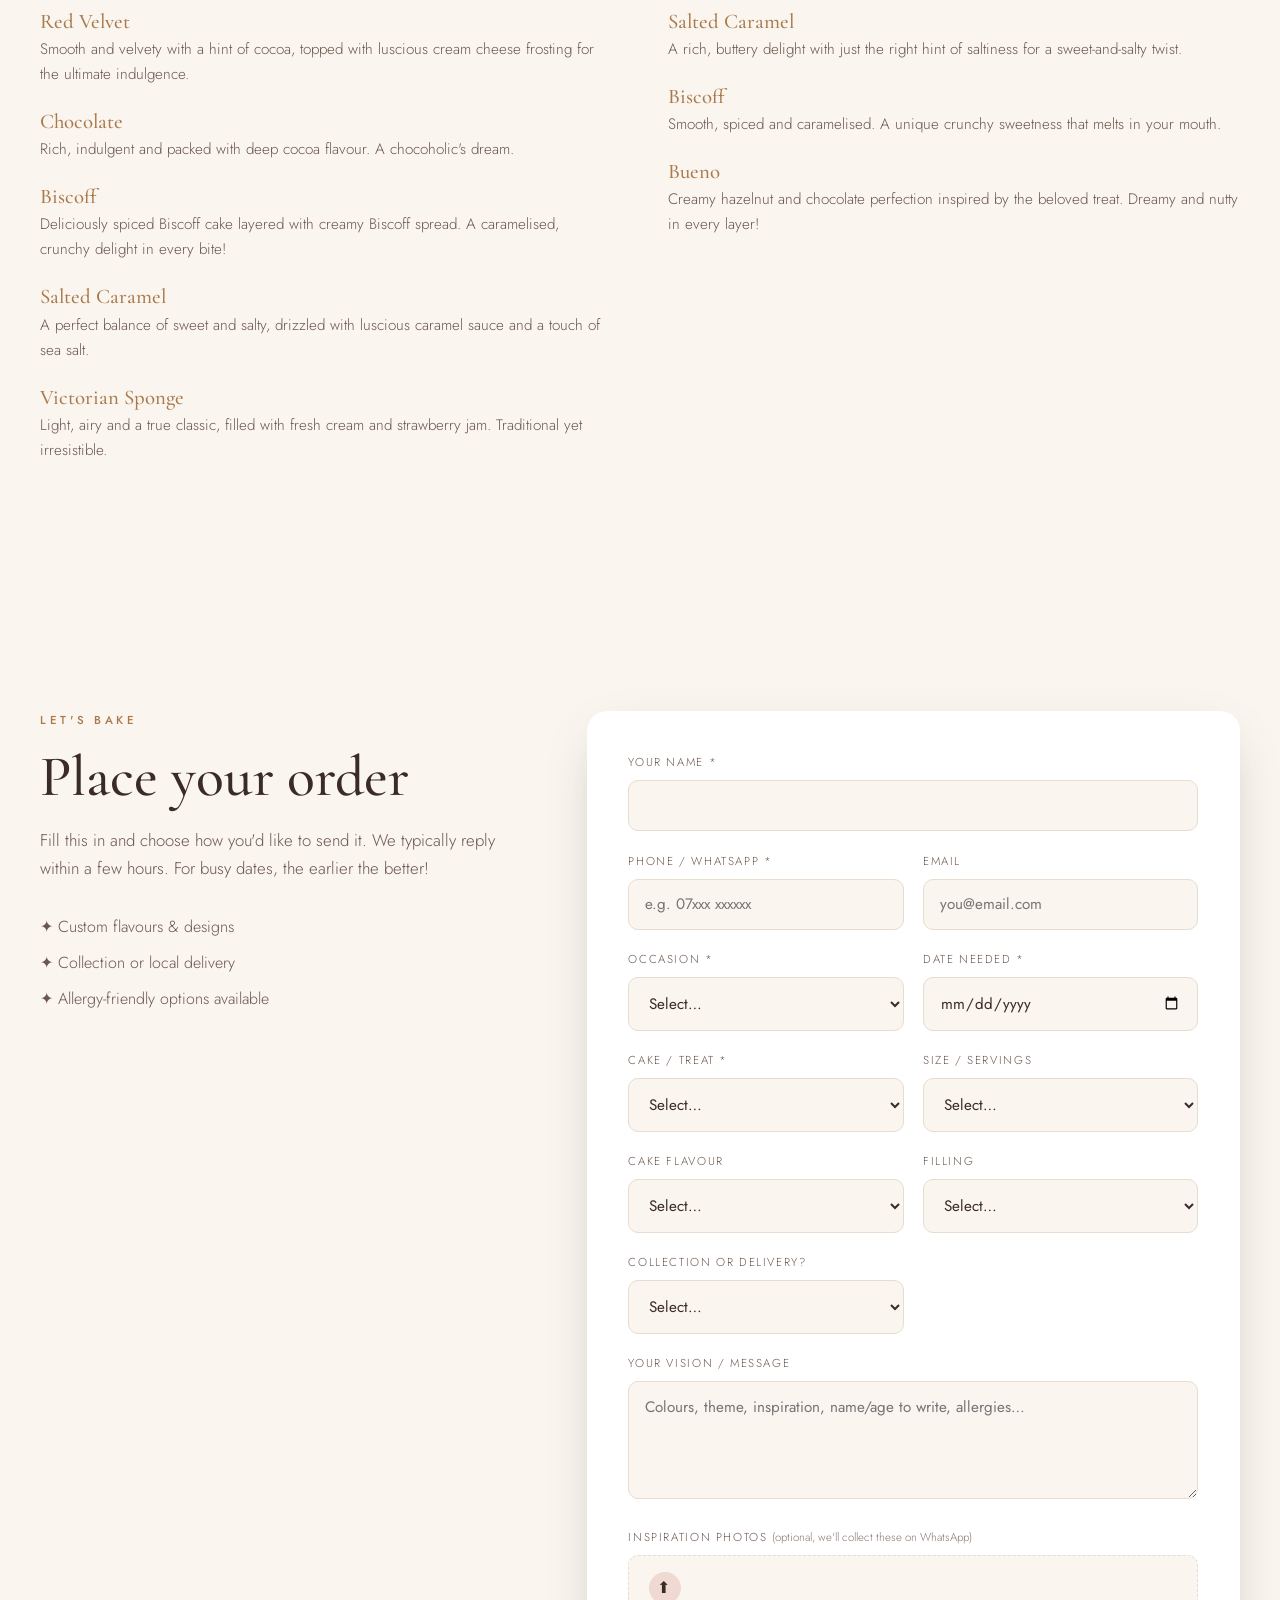
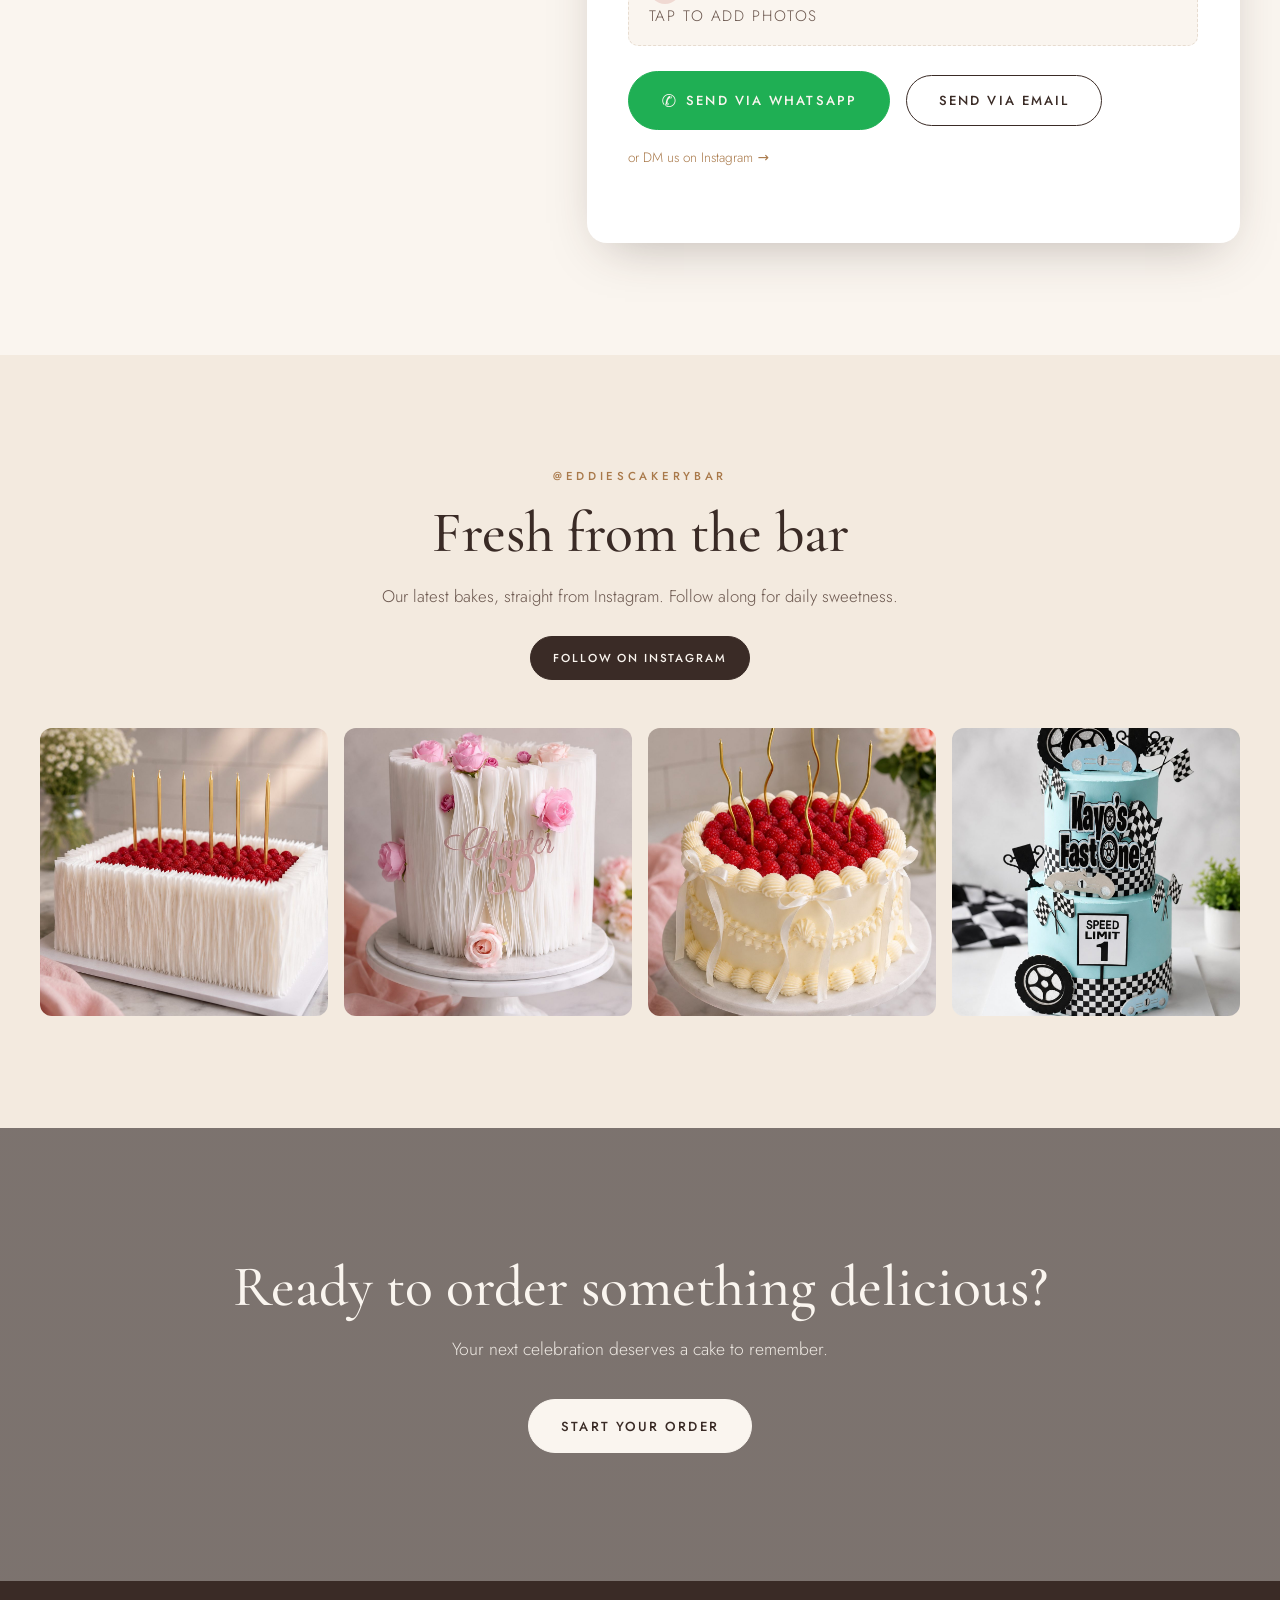
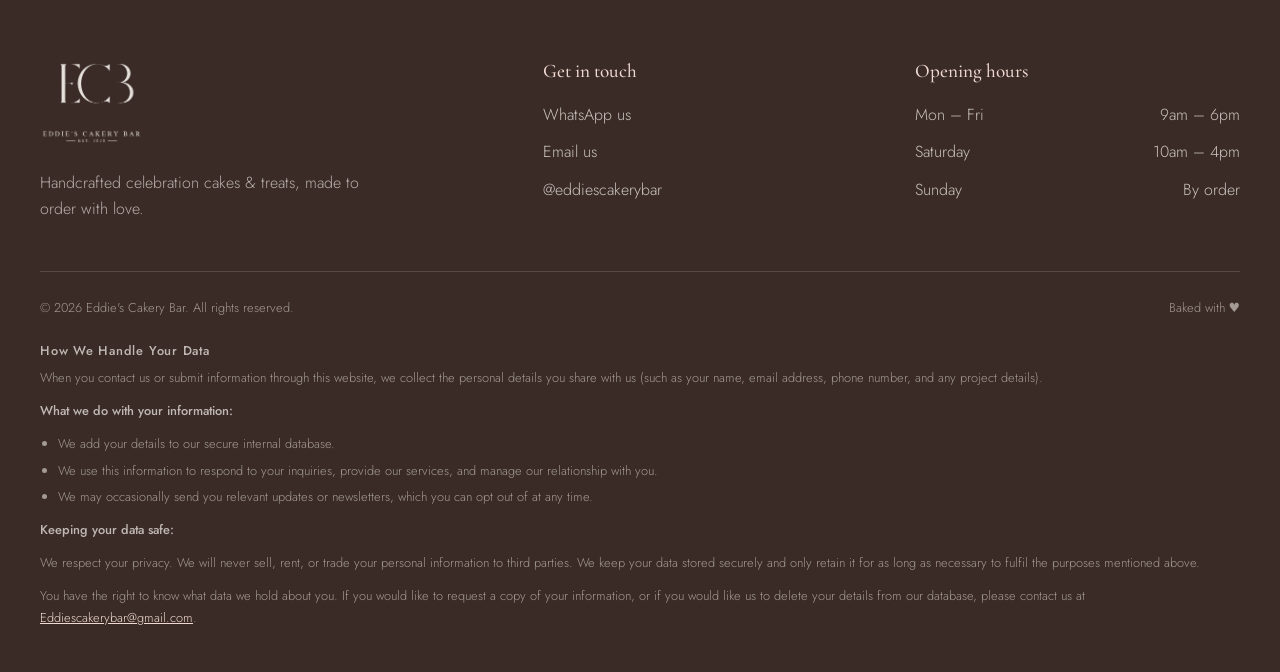
==== commit a91ee2f5: "Remove suggested name placeholder; add data/privacy notice to footer Co-Authored-By: Claude Opus 4.8" ====
--- a/index.html
+++ b/index.html
@@ -274,7 +274,7 @@
       <form class="order__form reveal" id="orderForm">
         <div class="field">
           <label for="name">Your name *</label>
-          <input type="text" id="name" name="name" required placeholder="e.g. Ama Mensah" />
+          <input type="text" id="name" name="name" required placeholder="" />
         </div>
 
         <div class="field-row">
@@ -446,6 +446,20 @@
       <span>© <span id="year"></span> Eddie's Cakery Bar. All rights reserved.</span>
       <span>Baked with ♥</span>
     </div>
+
+    <div class="footer__privacy">
+      <h4>How We Handle Your Data</h4>
+      <p>When you contact us or submit information through this website, we collect the personal details you share with us (such as your name, email address, phone number, and any project details).</p>
+      <p><strong>What we do with your information:</strong></p>
+      <ul>
+        <li>We add your details to our secure internal database.</li>
+        <li>We use this information to respond to your inquiries, provide our services, and manage our relationship with you.</li>
+        <li>We may occasionally send you relevant updates or newsletters, which you can opt out of at any time.</li>
+      </ul>
+      <p><strong>Keeping your data safe:</strong></p>
+      <p>We respect your privacy. We will never sell, rent, or trade your personal information to third parties. We keep your data stored securely and only retain it for as long as necessary to fulfil the purposes mentioned above.</p>
+      <p>You have the right to know what data we hold about you. If you would like to request a copy of your information, or if you would like us to delete your details from our database, please contact us at <a href="mailto:Eddiescakerybar@gmail.com">Eddiescakerybar@gmail.com</a>.</p>
+    </div>
   </footer>
 
   <!-- ============ BACK TO TOP ============ -->
--- a/styles.css
+++ b/styles.css
@@ -550,6 +550,20 @@
   display: flex; justify-content: space-between; flex-wrap: wrap; gap: 0.5rem;
   font-size: 0.8rem; color: rgba(250,245,239,0.55);
 }
+.footer__privacy {
+  max-width: var(--maxw); margin: 1.6rem auto 0;
+  font-size: 0.8rem; line-height: 1.7; color: rgba(250,245,239,0.55);
+}
+.footer__privacy h4 {
+  font-family: var(--sans); font-size: 0.8rem; font-weight: 500;
+  letter-spacing: 0.06em; color: rgba(250,245,239,0.7);
+  margin-bottom: 0.6rem;
+}
+.footer__privacy p { margin-bottom: 0.7rem; }
+.footer__privacy strong { color: rgba(250,245,239,0.7); font-weight: 500; }
+.footer__privacy ul { list-style: disc; margin: 0 0 0.7rem 1.1rem; }
+.footer__privacy li { margin-bottom: 0.3rem; }
+.footer__privacy a { color: var(--blush); text-decoration: underline; }
 
 /* ---------- floating whatsapp ---------- */
 .float-wa {
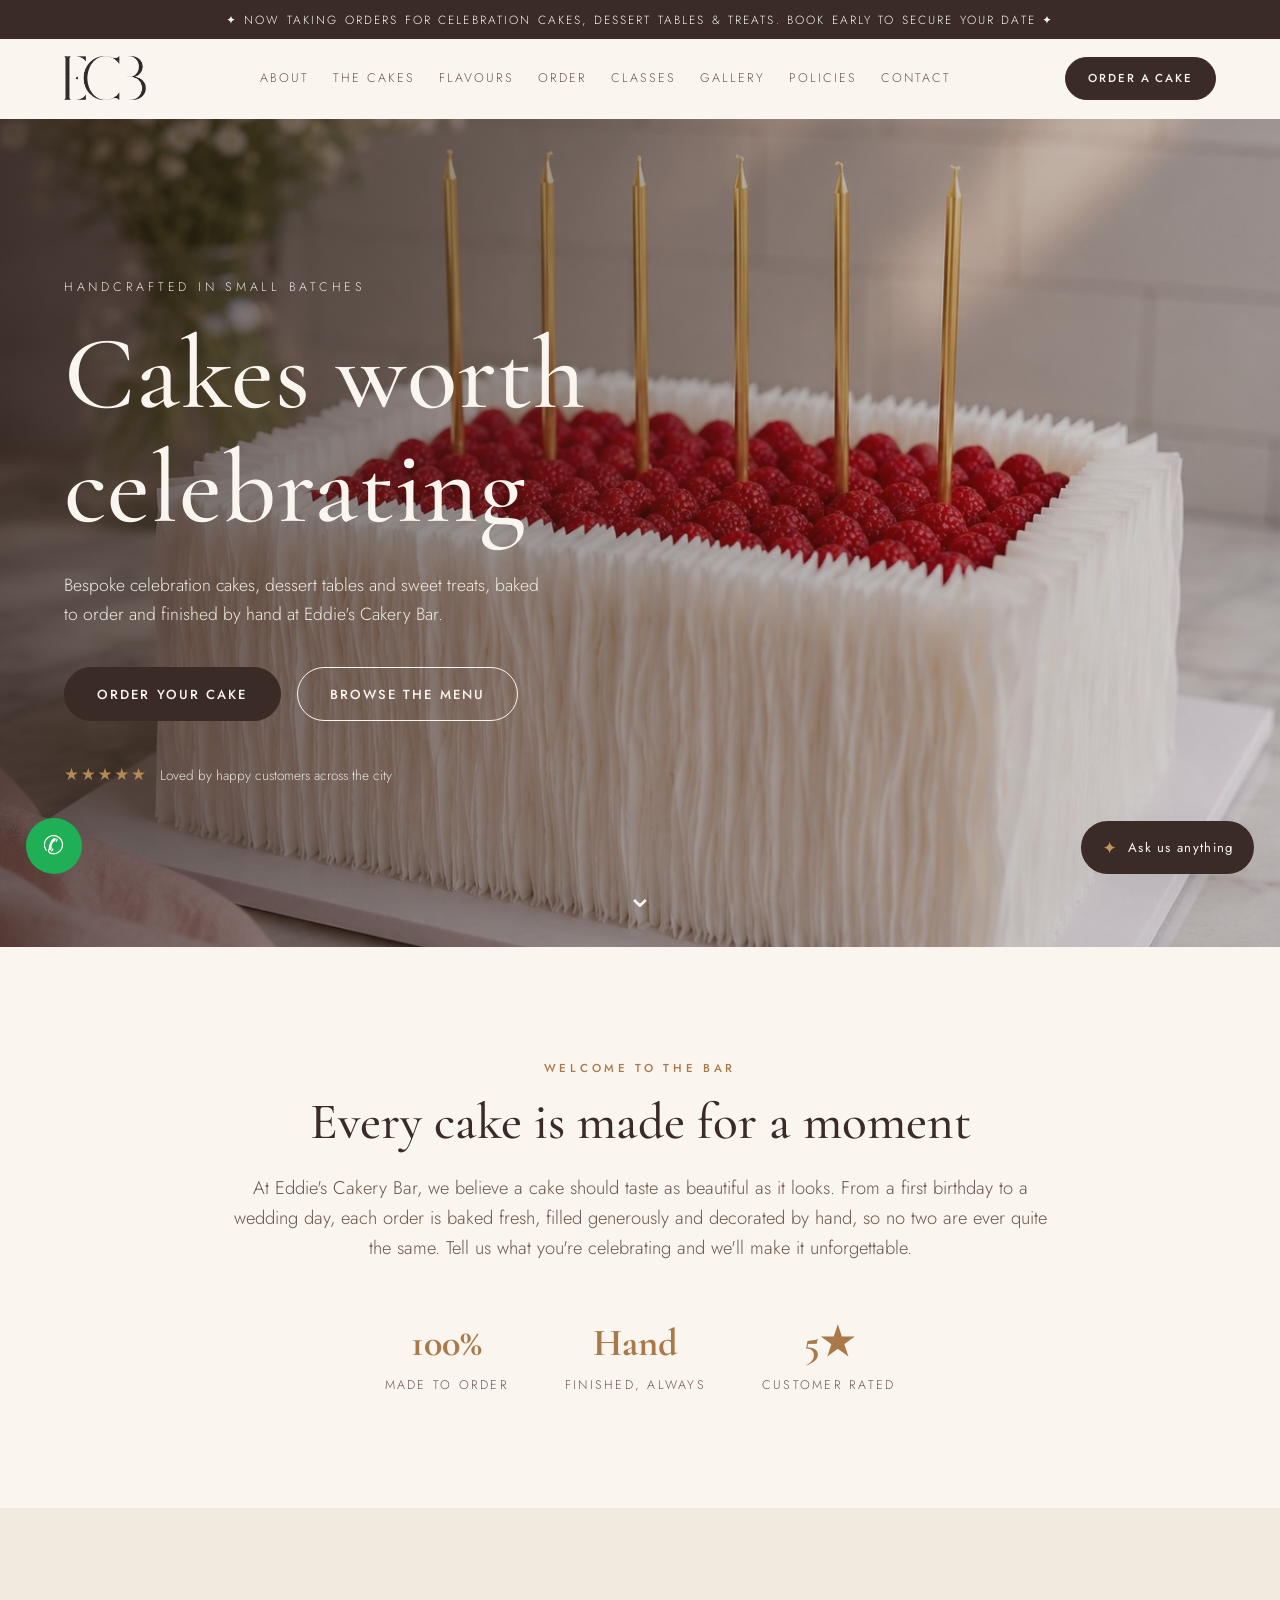
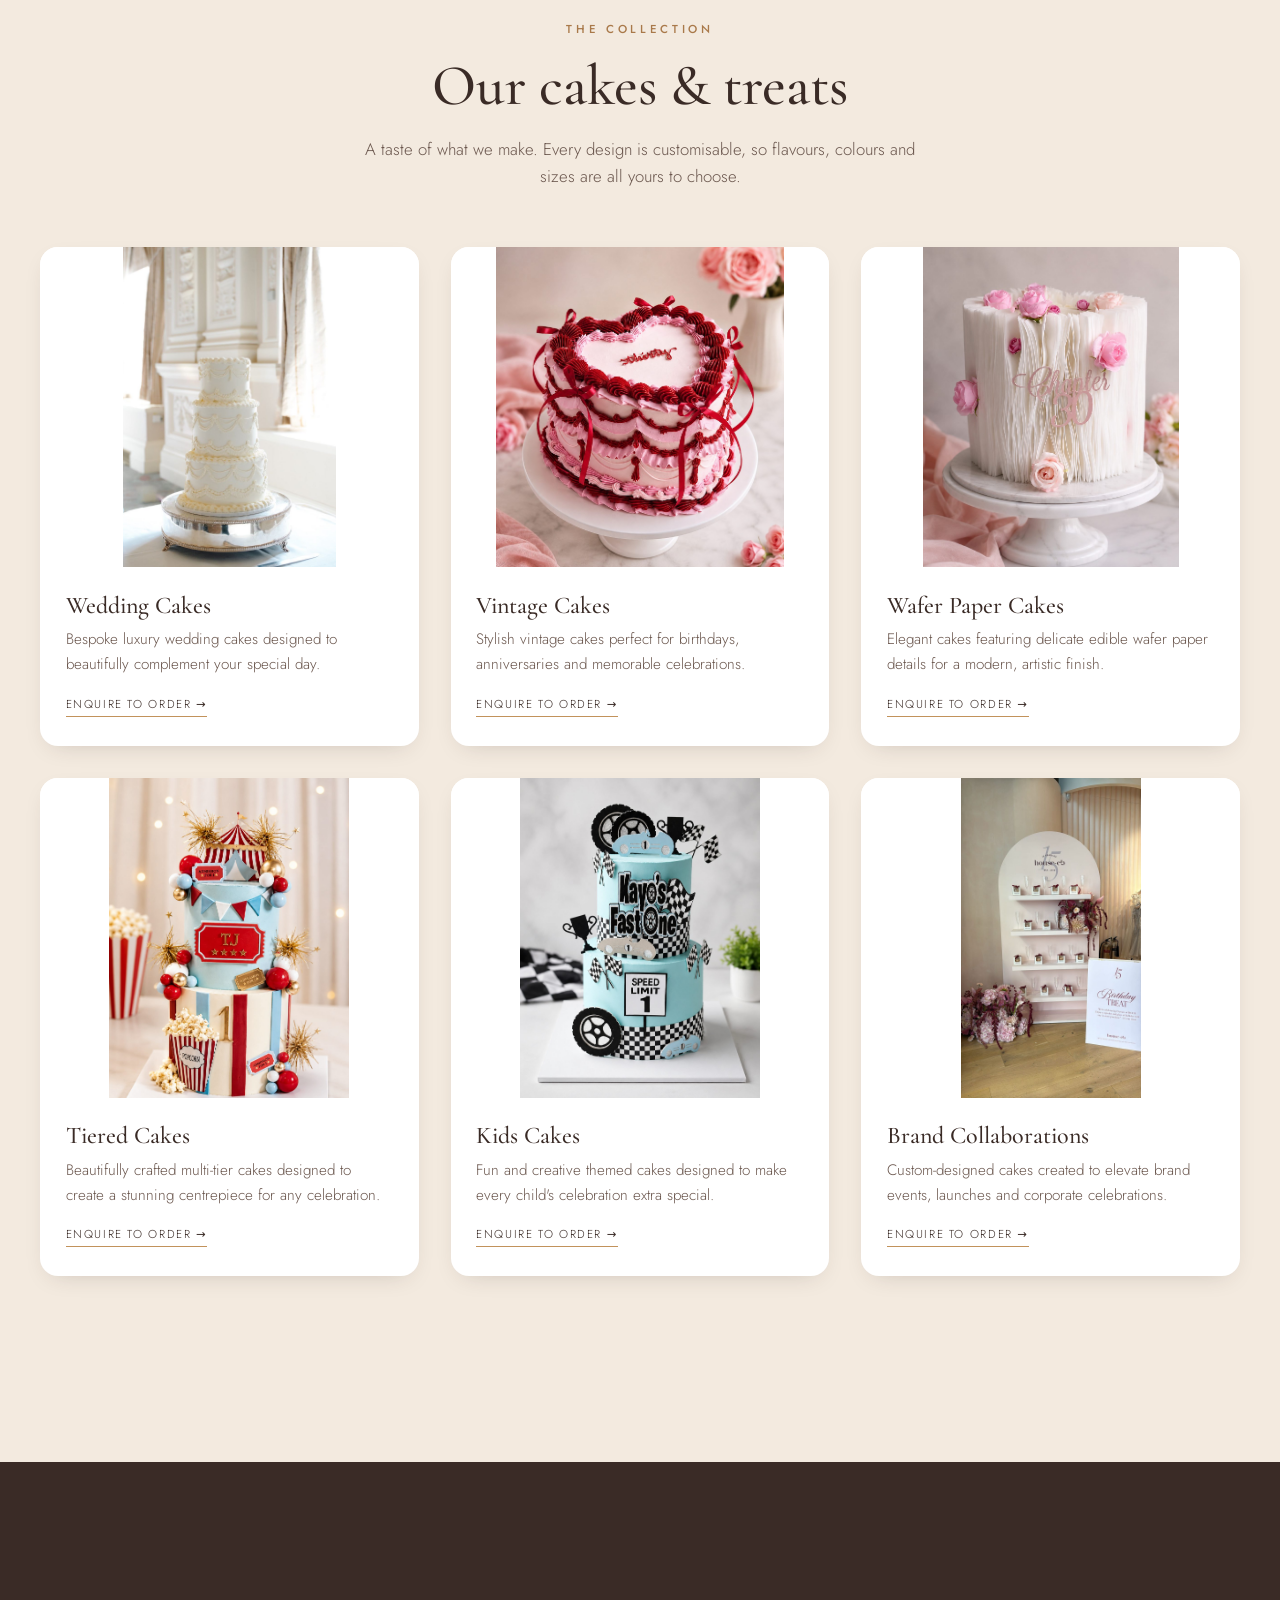
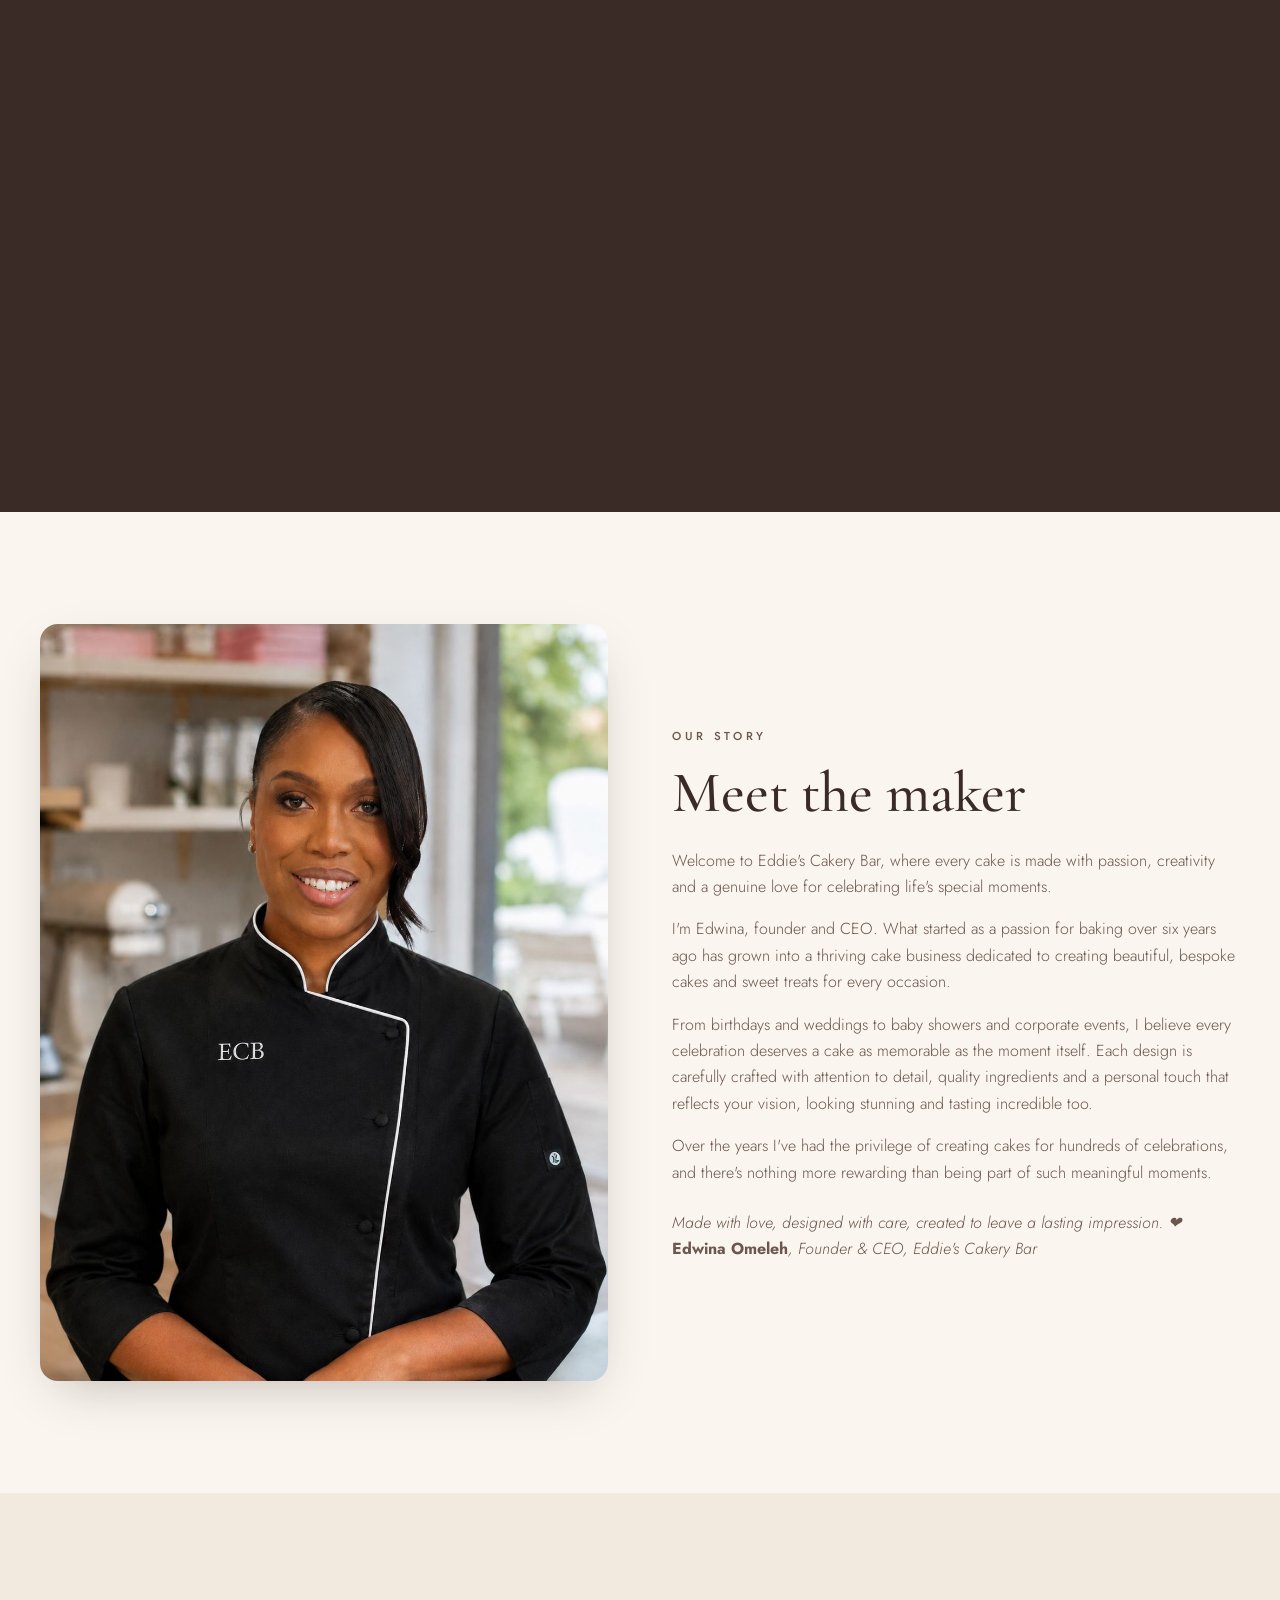
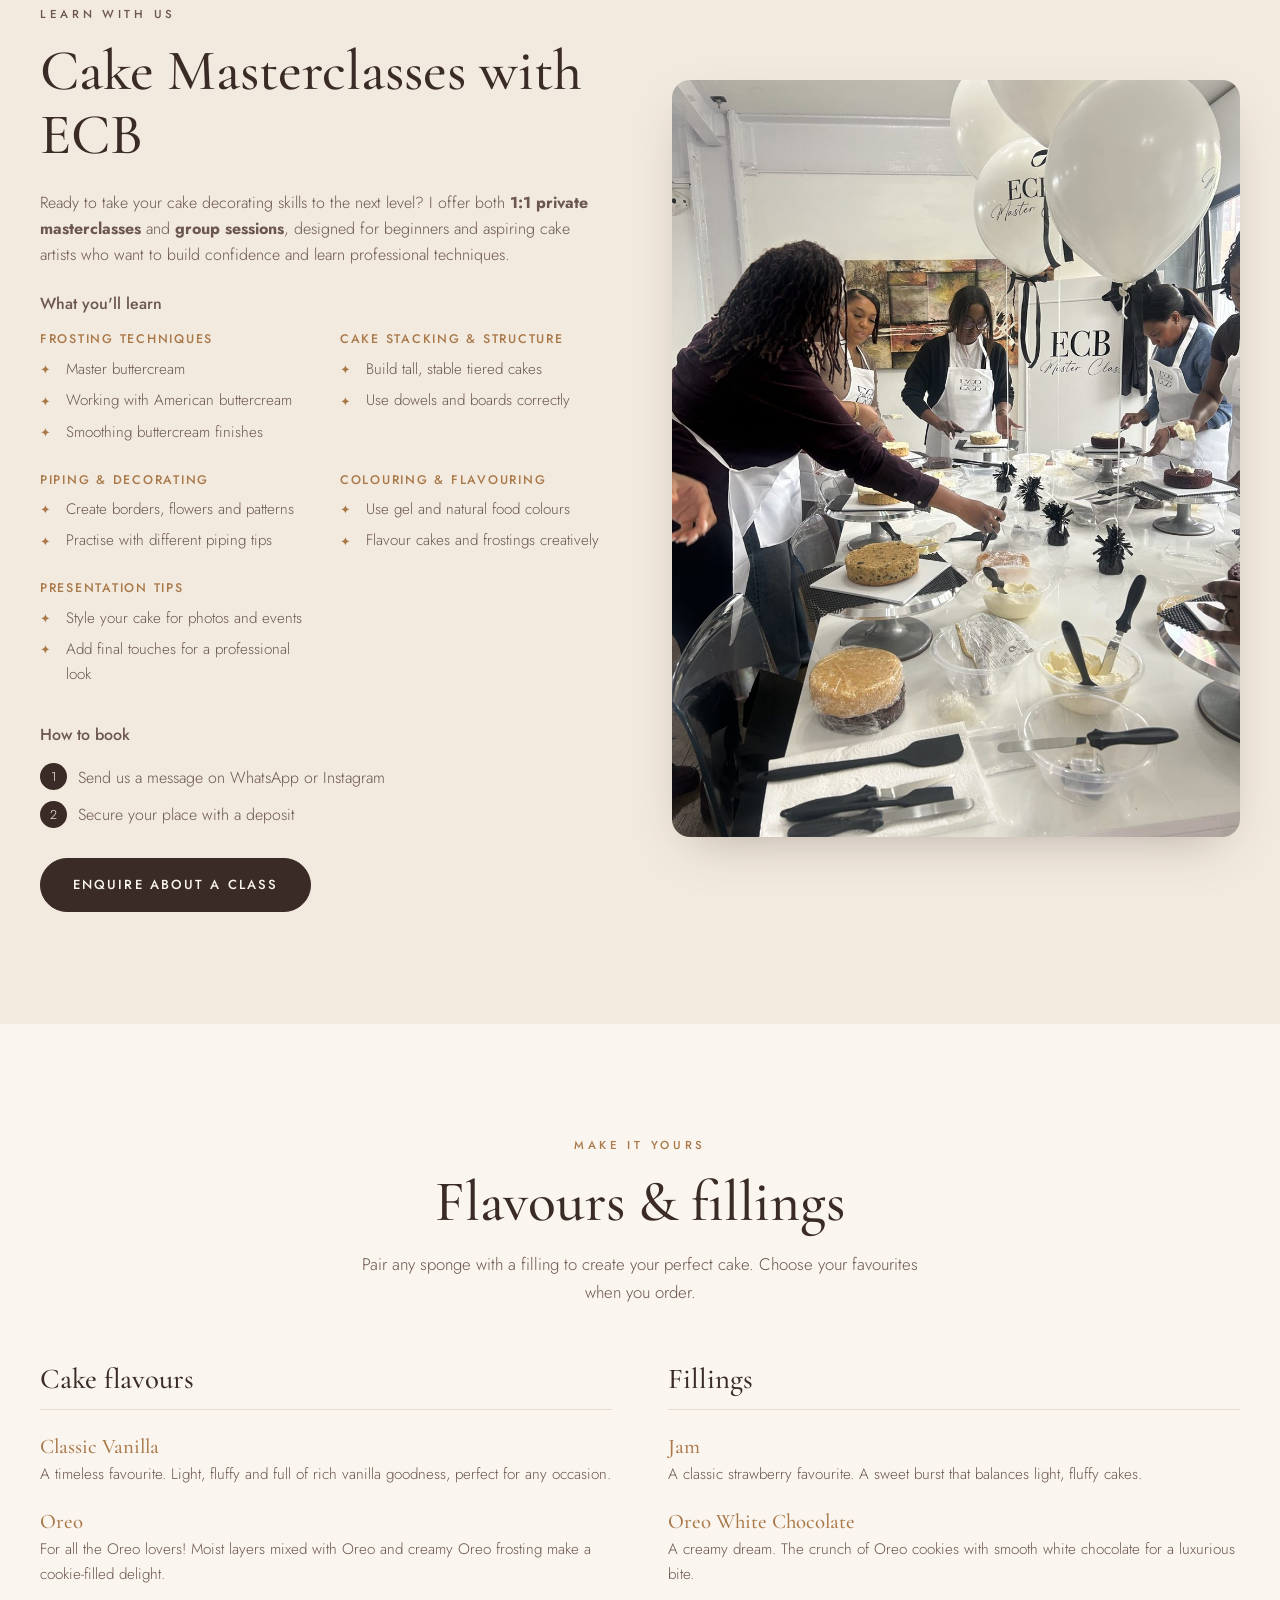
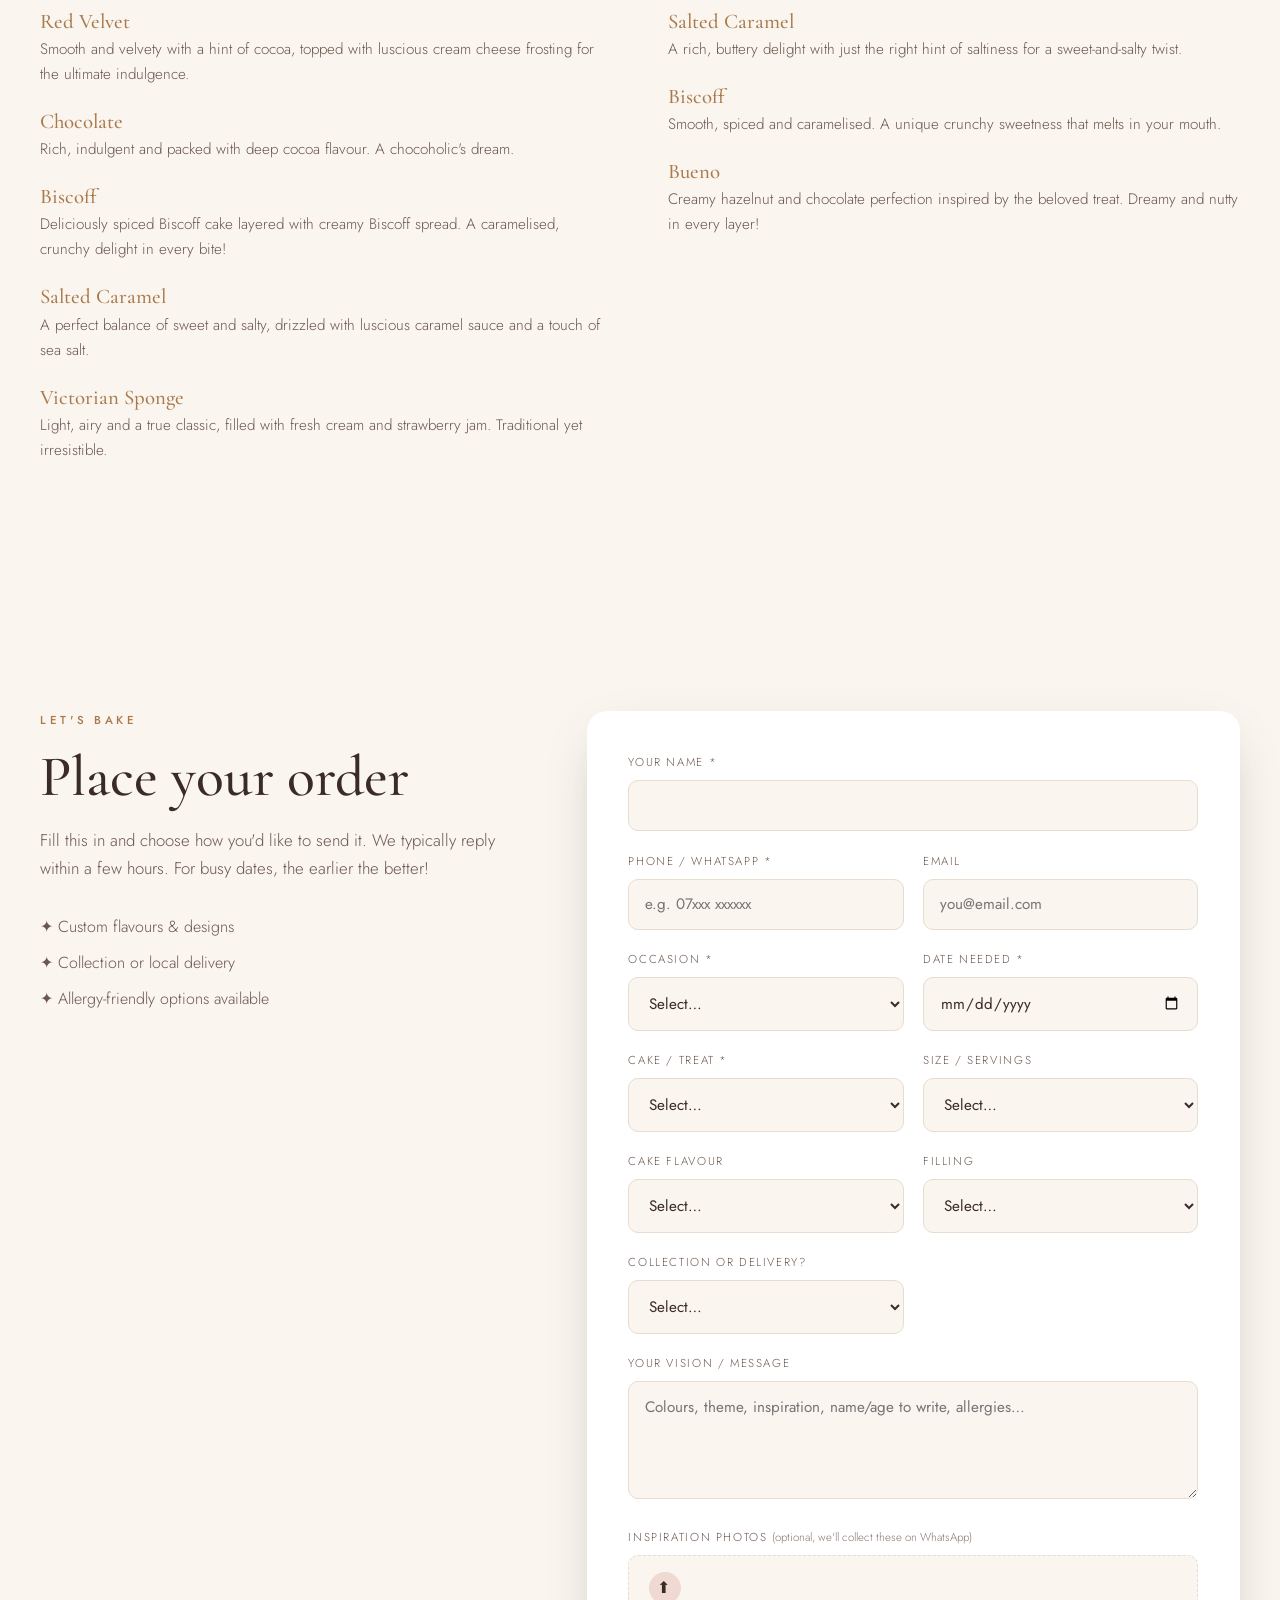
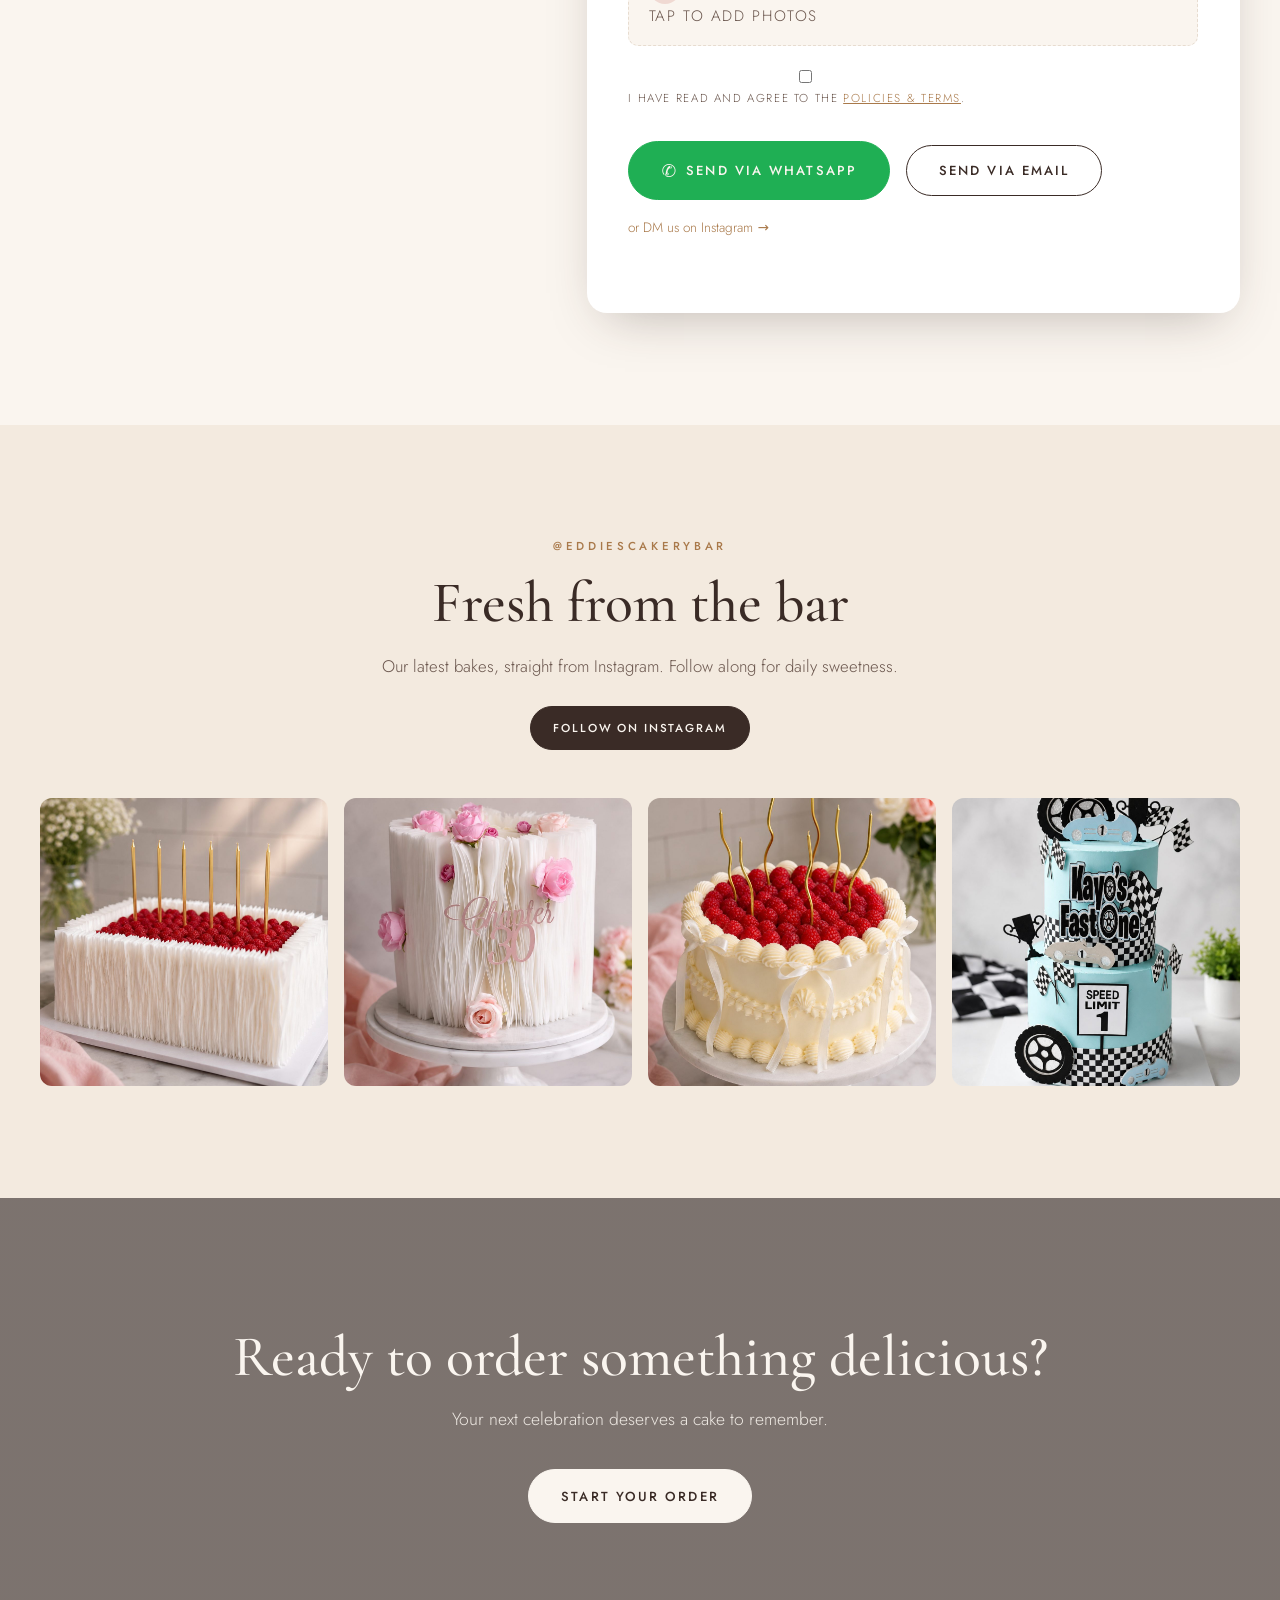
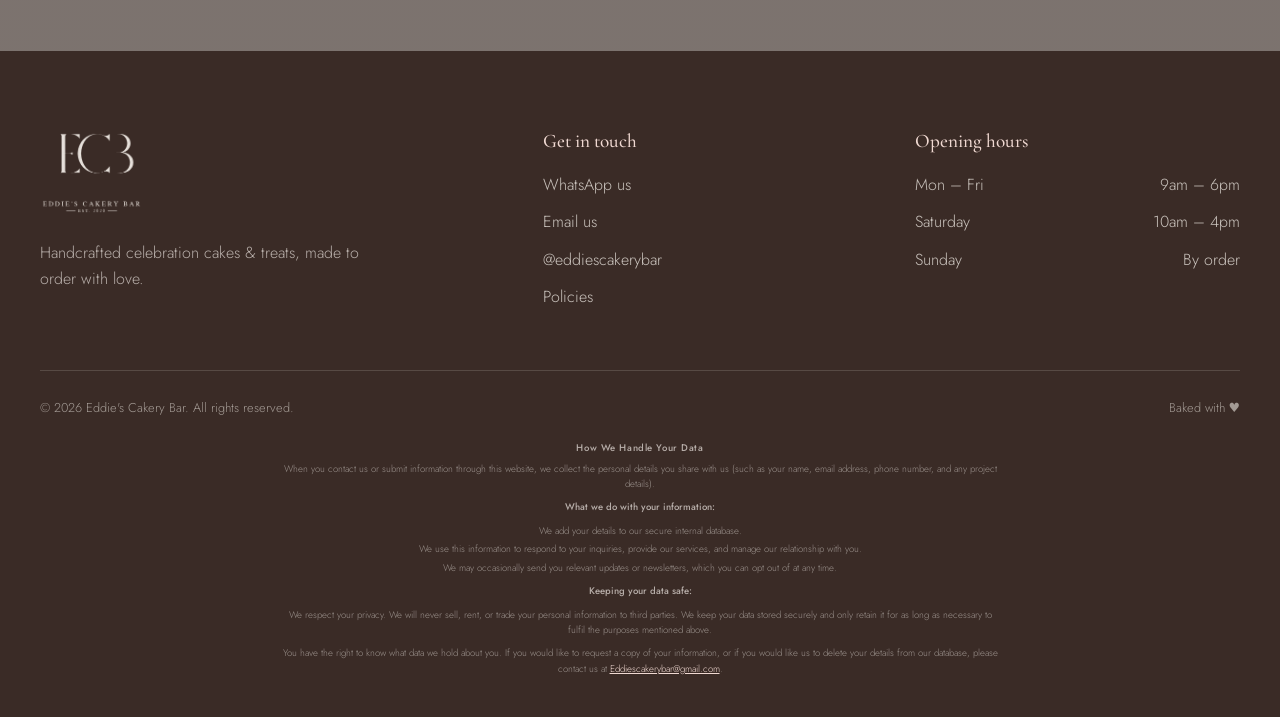
==== commit 4bd9068d: "Add Policies page + nav/footer links + order-form terms agreement Co-Authored-By: Claude Opus 4.8 <n" ====
--- a/index.html
+++ b/index.html
@@ -44,6 +44,7 @@
         <a href="#order">Order</a>
         <a href="#masterclass">Classes</a>
         <a href="#instagram">Gallery</a>
+        <a href="policies.html">Policies</a>
         <a href="#contact">Contact</a>
       </nav>
 
@@ -372,6 +373,13 @@
           </label>
         </div>
 
+        <div class="field field--check">
+          <label class="check">
+            <input type="checkbox" id="agree" name="agree" required />
+            <span>I have read and agree to the <a href="policies.html" target="_blank" rel="noopener">Policies &amp; Terms</a>.</span>
+          </label>
+        </div>
+
         <div class="order__send">
           <button type="button" class="btn btn--whatsapp" id="sendWhatsApp">
             <span class="wa-icon">✆</span> Send via WhatsApp
@@ -431,6 +439,7 @@
           <li><a href="#" id="footWhatsApp">WhatsApp us</a></li>
           <li><a href="#" id="footEmail">Email us</a></li>
           <li><a href="https://www.instagram.com/eddiescakerybar/" target="_blank" rel="noopener">@eddiescakerybar</a></li>
+          <li><a href="policies.html">Policies</a></li>
         </ul>
       </div>
       <div class="footer__col">
--- a/styles.css
+++ b/styles.css
@@ -404,6 +404,28 @@
 }
 .choice__desc { color: var(--cocoa-soft); font-size: 0.95rem; }
 
+/* ---------- policies page ---------- */
+.policy-lead { color: var(--gold-deep); font-style: italic; margin-bottom: 1rem; }
+.policy { max-width: 760px; margin: 0 auto; padding: 4rem 1.5rem 6rem; }
+.policy h3 {
+  font-size: 1.9rem; color: var(--cocoa);
+  margin: 2.6rem 0 0.8rem; padding-bottom: 0.6rem;
+  border-bottom: 1px solid var(--line);
+}
+.policy h3:first-child { margin-top: 0; }
+.policy p { color: var(--cocoa-soft); margin-bottom: 1rem; }
+.policy strong { color: var(--cocoa); font-weight: 500; }
+.policy ul { color: var(--cocoa-soft); margin: 0 0 1rem 0; padding: 0; list-style: none; }
+.policy li { position: relative; padding-left: 1.5rem; margin-bottom: 0.6rem; }
+.policy li::before { content: '✦'; position: absolute; left: 0; top: 0.1rem; color: var(--gold-deep); font-size: 0.8rem; }
+.policy__cta { margin-top: 3rem; text-align: center; }
+
+/* ---------- terms agreement (order form) ---------- */
+.field--check { display: flex; }
+.check { display: flex; align-items: flex-start; gap: 0.6rem; cursor: pointer; text-transform: none; letter-spacing: 0; font-size: 0.92rem; color: var(--cocoa-soft); }
+.check input { width: auto; margin-top: 0.2rem; accent-color: var(--gold-deep); flex: none; }
+.check a { color: var(--gold-deep); text-decoration: underline; }
+
 /* ---------- file upload ---------- */
 .field-hint { font-weight: 300; text-transform: none; letter-spacing: 0; color: var(--cocoa-soft); opacity: 0.8; }
 .upload {
@@ -551,18 +573,19 @@
   font-size: 0.8rem; color: rgba(250,245,239,0.55);
 }
 .footer__privacy {
-  max-width: var(--maxw); margin: 1.6rem auto 0;
-  font-size: 0.8rem; line-height: 1.7; color: rgba(250,245,239,0.55);
+  max-width: 720px; margin: 1.6rem auto 0;
+  text-align: center;
+  font-size: 0.6rem; line-height: 1.6; color: rgba(250,245,239,0.5);
 }
 .footer__privacy h4 {
-  font-family: var(--sans); font-size: 0.8rem; font-weight: 500;
-  letter-spacing: 0.06em; color: rgba(250,245,239,0.7);
-  margin-bottom: 0.6rem;
-}
-.footer__privacy p { margin-bottom: 0.7rem; }
-.footer__privacy strong { color: rgba(250,245,239,0.7); font-weight: 500; }
-.footer__privacy ul { list-style: disc; margin: 0 0 0.7rem 1.1rem; }
-.footer__privacy li { margin-bottom: 0.3rem; }
+  font-family: var(--sans); font-size: 0.6rem; font-weight: 500;
+  letter-spacing: 0.06em; color: rgba(250,245,239,0.65);
+  margin-bottom: 0.5rem;
+}
+.footer__privacy p { margin-bottom: 0.5rem; }
+.footer__privacy strong { color: rgba(250,245,239,0.65); font-weight: 500; }
+.footer__privacy ul { list-style: none; margin: 0 0 0.5rem; padding: 0; }
+.footer__privacy li { margin-bottom: 0.2rem; }
 .footer__privacy a { color: var(--blush); text-decoration: underline; }
 
 /* ---------- floating whatsapp ---------- */
